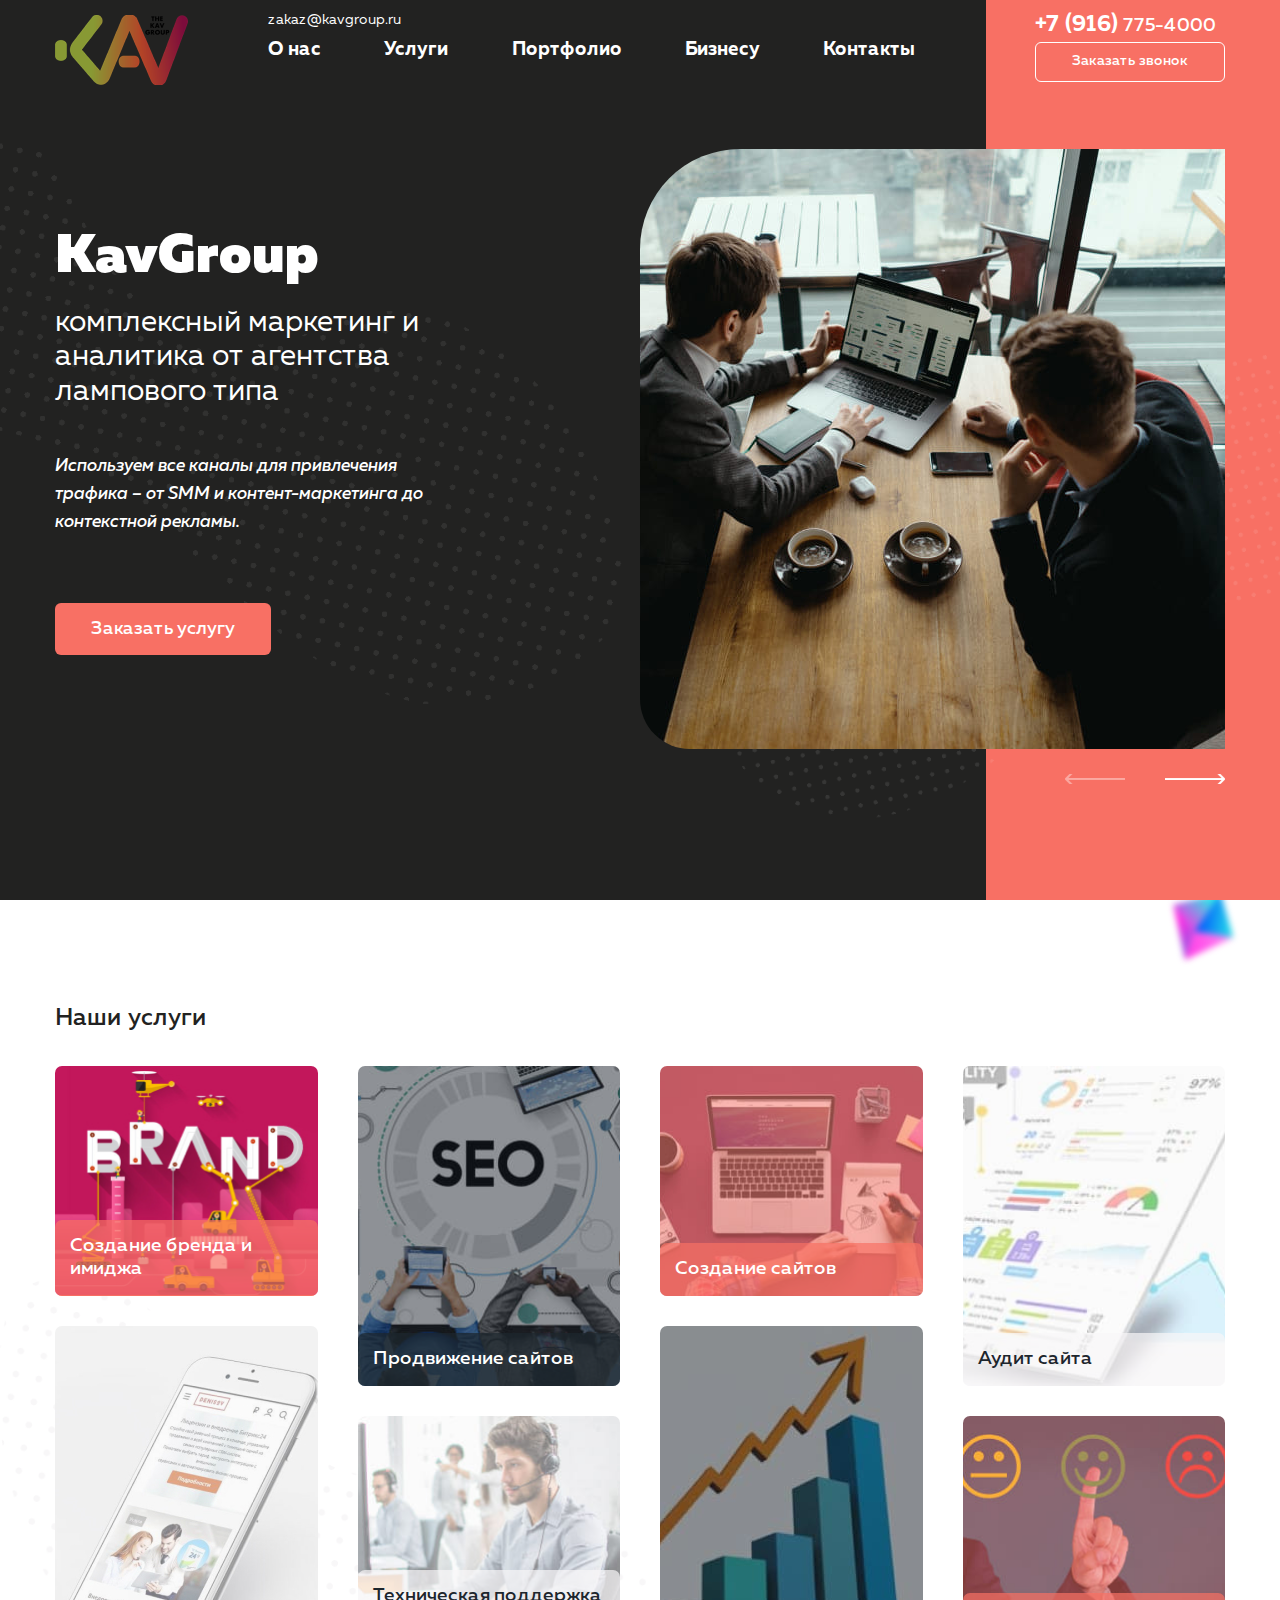
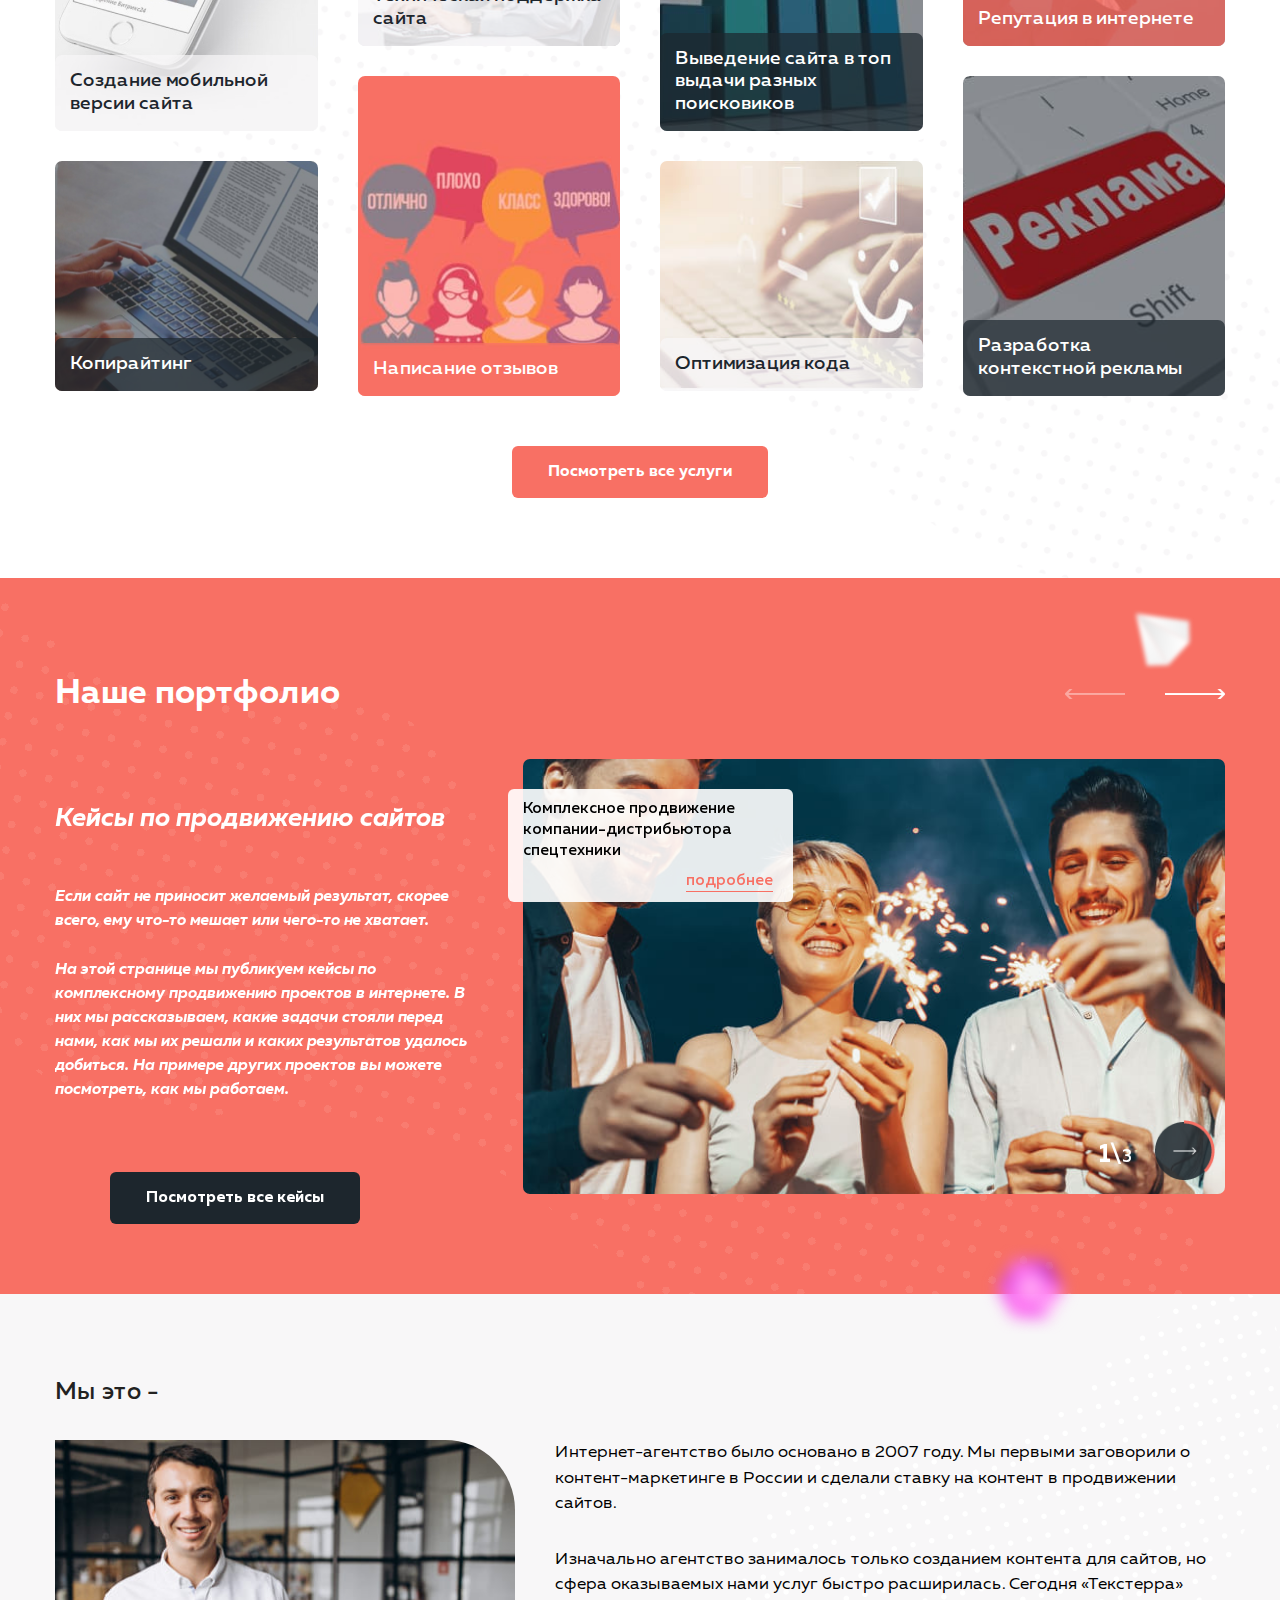
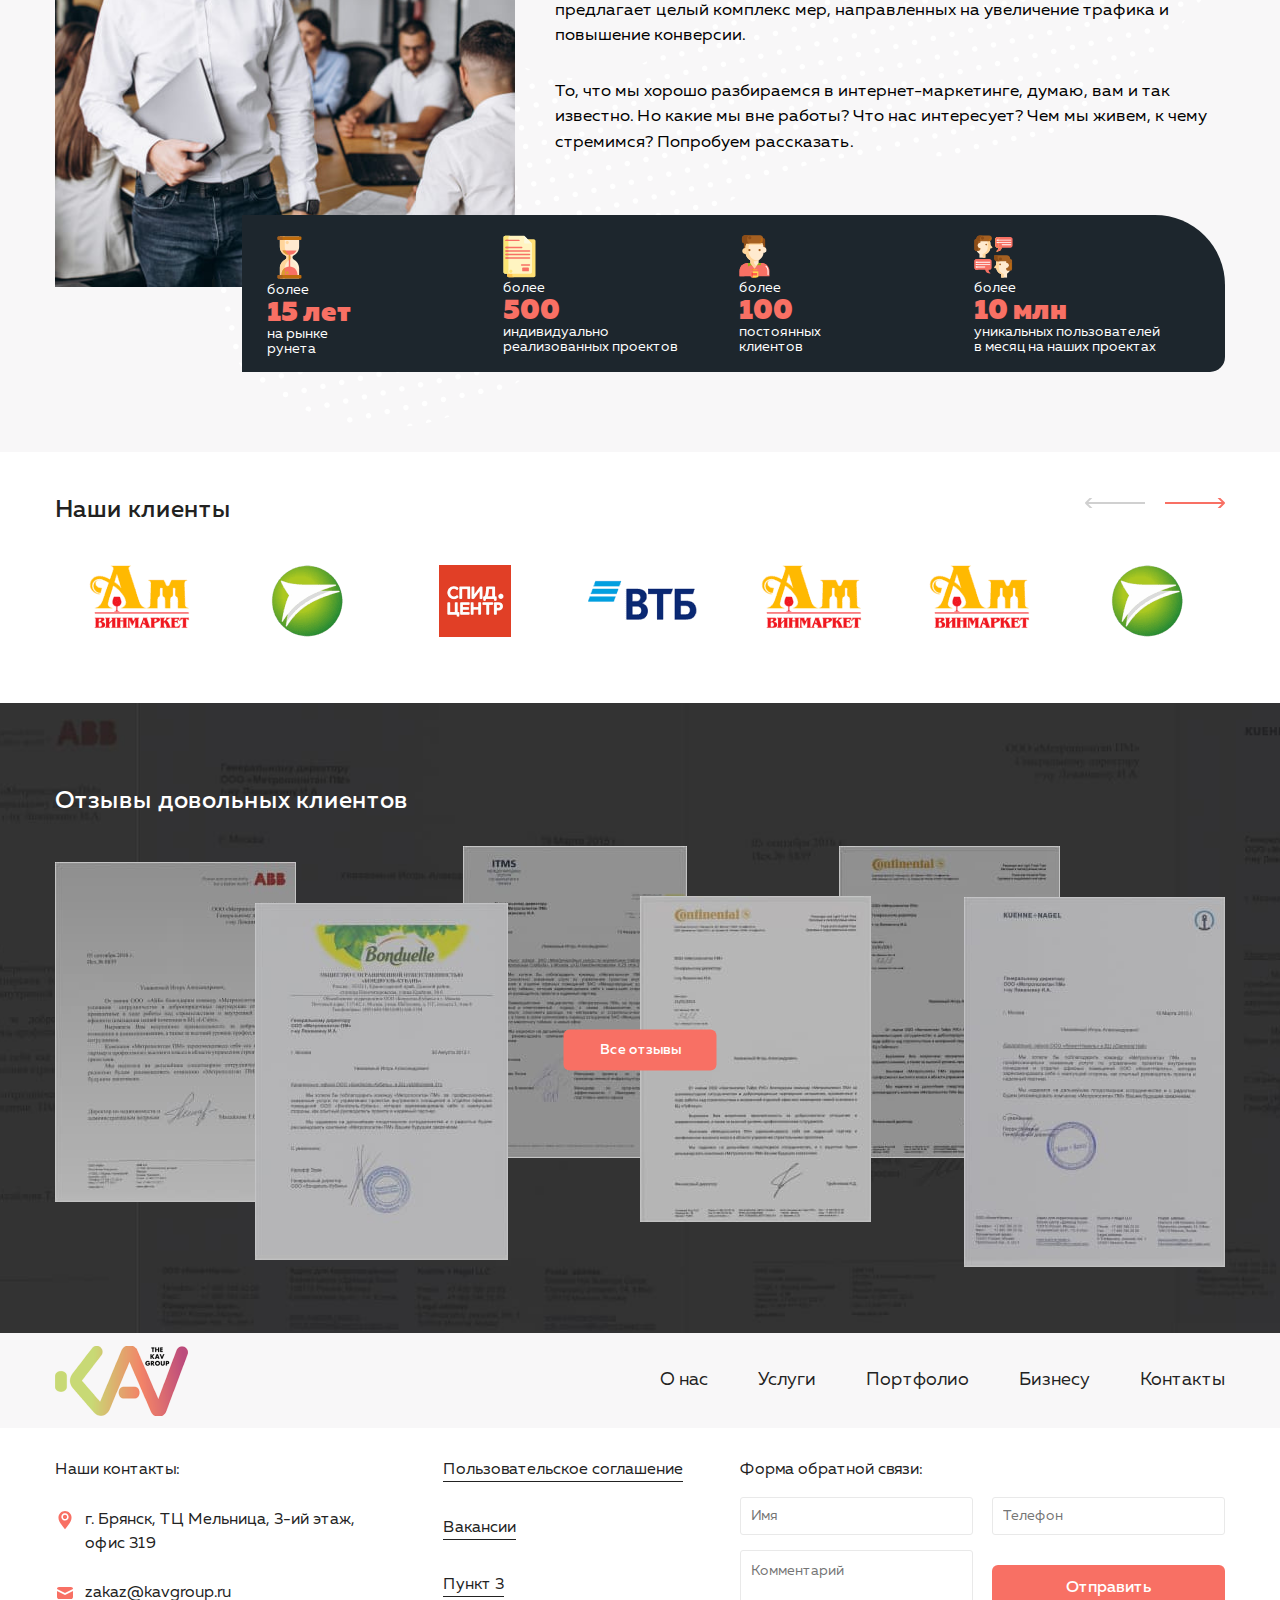
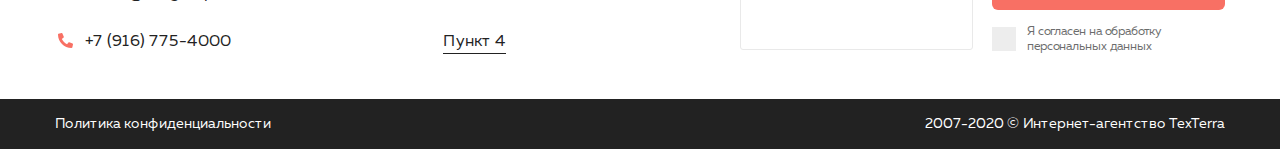
==== index.html @ 61cc5fa7 "33" ====
<!DOCTYPE html>
<html lang="ru">
<head>
  <meta charset="UTF-8">
  <meta name="viewport" content="width=device-width, initial-scale=1.0">
  <link rel="stylesheet" href="css/normalize.css">
  <link rel="stylesheet" href="css/main.css">
  <title>Document</title>
</head>
<body>
  <div class="wrapper">
    <div class="window"></div>
    <header class="header">
      <img class="dots1" src="image/icons/dots1.png" alt="">
      <img class="dots2" src="image/icons/dots2.png" alt="">
      <img class="dots2-mob" src="image/icons/dots2-mob.svg" alt="">
      <img class="cube1" src="image/icons/cube1.svg" alt="">
      <img class="treu1" src="image/icons/treu1.svg" alt="">
      <img class="item1" src="image/icons/item1.svg" alt="">
      <div class="container">
        <div class="header__row">
          <a href="/" class="header__logo">
            <img src="image/logo.png" alt="">
          </a>
          <div class="header__wrapper-nav">
            <a class="header__mail" href="mailto:zakaz@kavgroup.ru" data-da=".header__nav, 890, last">zakaz@kavgroup.ru</a>
            <nav class="header__nav">
              <div class="header__burger-close"></div>
              <ul class="header__ul">
                <li class="header__item ">
                  <a class="header__link " href="https://alexeysoloberezin.github.io/KAV/about.html">О нас</a>
                </li>
                <li class="header__item">
                  <a class="header__link " href="https://alexeysoloberezin.github.io/KAV/services.html">Услуги</a>
                </li>
                <li class="header__item">
                  <a class="header__link" href="https://alexeysoloberezin.github.io/KAV/portfolio.html">Портфолио</a>
                </li>
                <li class="header__item">
                  <a class="header__link" href="https://alexeysoloberezin.github.io/KAV/business.html">Бизнесу</a>
                </li>
                <li class="header__item">
                  <a class="header__link" href="#footer">Контакты</a>
                </li>
              </ul>
            </nav>
          </div>        
          <div class="header__wrapper-phone" data-da=".header__nav, 890, last">
            <a class="header__phone" href="tel:+79167754000"><span>+7 (916) </span>775-4000</a>
            <a class="header__btn btn btn__white-h" href="#">Заказать звонок</a>
          </div>
          <div class="burger">
            <span class="burger-line__top"></span>
            <span class="burger-line__center"></span>
            <span class="burger-line__bottom"></span>
          </div>
        </div>
        <div class="header__body">
          <div class="header__info">
            <h1 class="header__title">KavGroup</h1>
            <p class="header__subttle">комплексный маркетинг и аналитика от агентства лампового типа</p>
            <p class="header__text">Используем все каналы для привлечения трафика – от SMM и контент-маркетинга до контекстной рекламы.</p>
            <a class="header__btn-body btn btn__white-r" href="#">Заказать услугу</a>
          </div>
          <div class="header__slider header__slider_1">
            <div class="header__slide">
              <img class="header__silde-bg"  src="image/header_slider/1.jpg" alt="">
            </div>
            <div class="header__slide">
              <img class="header__silde-bg" src="image/header_slider/1.jpg" alt="">
            </div>
            <div class="header__slide">
              <img class="header__silde-bg" src="image/header_slider/1.jpg" alt="">
            </div>
          </div>
        </div>
      </div>
    </header>
    <main class="main"> 
      <section class="services ">
        <img class="cube3" src="image/icons/cube1.svg" alt="">
        <img class="treu2" src="image/icons/treu2.svg" alt="">
        <img class="dots3" src="image/icons/dots3.png" alt="">
        <div class="container">
          <h2 class="global__title">Наши услуги</h2>
          <div class="services__wrapper">
            <div class="services__inner">
              <a href="#" class="services__block lvlh1 orange">
                <img class="services__img-bg" src="image/services/1-1.jpg" alt="">
                <p class="services__subtitle">Создание бренда и имиджа</p>
              </a>
              <a href="#" class="services__block lvlh2 silver">
                <img class="services__img-bg" src="image/services/1-2.jpg" alt="">
                <p class="services__subtitle">Создание мобильной версии сайта</p>
              </a>
              <a href="#" class="services__block lvlh1">
                <img class="services__img-bg" src="image/services/1-3.jpg" alt="">
                <p class="services__subtitle">Копирайтинг</p>
              </a>
            </div>
  
            <div class="services__inner">
              <a href="#" class="services__block lvlh3">
                <img class="services__img-bg" src="image/services/2-1.jpg" alt="">
                <p class="services__subtitle">Продвижение сайтов</p>
              </a>
              <a href="#" class="services__block lvlh1 silver">
                <img class="services__img-bg" src="image/services/2-2.jpg" alt="">
                <p class="services__subtitle">Техническая поддержка сайта</p>
              </a>
              <a href="#" class="services__block lvlh3 orange">
                <img class="services__img-bg" src="image/services/2-3.jpg" alt="">
                <p class="services__subtitle">Написание отзывов</p>
              </a>
            </div>
  
            <div class="services__inner">
              <a href="#" class="services__block lvlh1 orange">
                <img class="services__img-bg" src="image/services/3-1.jpg" alt="">
                <p class="services__subtitle">Создание сайтов</p>
              </a>
              <a href="#" class="services__block lvlh2">
                <img class="services__img-bg" src="image/services/3-2.jpg" alt="">
                <p class="services__subtitle">Выведение сайта в топ выдачи разных поисковиков </p>
              </a>
              <a href="#" class="services__block lvlh1 silver">
                <img class="services__img-bg" src="image/services/3-3.jpg" alt="">
                <p class="services__subtitle">Оптимизация кода</p>
              </a>
            </div>
  
            <div class="services__inner">
              <a href="#" class="services__block lvlh3 silver ">
                <img class="services__img-bg" src="image/services/4-1.jpg" alt="">
                <p class="services__subtitle">Аудит сайта</p>
              </a>
              <a href="#" class="services__block lvlh1 orange">
                <img class="services__img-bg" src="image/services/4-2.jpg" alt="">
                <p class="services__subtitle">Репутация в интернете</p>
              </a>
              <a href="#" class="services__block lvlh3">
                <img class="services__img-bg" src="image/services/4-3.jpg" alt="">
                <p class="services__subtitle">Разработка контекстной рекламы</p>
              </a>
            </div>
          </div>
          <div class="services__btn-wrapper">
            <a class="btn services__btn btn__white-r" href="https://alexeysoloberezin.github.io/KAV/services.html">Посмотреть все услуги</a>
          </div>         
        </div>        
      </section>
      <section class="portfolio">
        <img class="dots5"  src="image/icons/dots5.png" alt="">
        <img class="dots6"  src="image/icons/dots6.png" alt="">
        <img class="treu3"  src="image/icons/treu1.svg" alt="">
        <img class="item2"  src="image/icons/item1.svg" alt="">
        <div class="container portfolio-container">
          <h2 class="portfolio__title">Наше портфолио</h2>
          <span class="pagingInfo"></span>
          <span class="portfolio__btn-next"></span>
          <!-- <div class="portfolio__nomb">3</div> -->
          <div class="portfolio__slides">            
            <div class="portfolio__slide">
              <div class="portfolio__wrapper">
                <h3 class="portfolio__subtitle">Кейсы по продвижению сайтов</h3>
                <div class="portfolio__inner">
                  <p class="portfolio__text">Если сайт не приносит желаемый результат, скорее всего, ему что-то мешает или чего-то не хватает.</p>
                  <p class="portfolio__text">На этой странице мы публикуем кейсы по комплексному продвижению проектов в интернете. В них мы рассказываем, какие задачи стояли перед нами, как мы их решали и каких результатов удалось добиться. На примере других проектов вы можете посмотреть, как мы работаем.</p>
                </div>     
                <a href="#" class="portfolio__btn btn btn__black">Посмотреть все кейсы</a> 
              </div>
              <div class="portfolio__wrapper-image">
                <img class="portfolio__image" src="image/portfolio/1.jpg" alt="">
                <div class="portfolio__block">
                  <p class="portfolio__txt">Комплексное продвижение компании-дистрибьютора спецтехники</p>
                  <div class="portfolio__link-wrapper">
                    <a class="portfolio__link" href="#">подробнее</a>
                  </div>
                </div>
              </div>
            </div>

            <div class="portfolio__slide">
              <div class="portfolio__wrapper">
                <h3 class="portfolio__subtitle">Кейсы по продвижению сайтов</h3>
                <div class="portfolio__inner">
                  <p class="portfolio__text">Если сайт не приносит желаемый результат, скорее всего, ему что-то мешает или чего-то не хватает.</p>
                  <p class="portfolio__text">На этой странице мы публикуем кейсы по комплексному продвижению проектов в интернете. В них мы рассказываем, какие задачи стояли перед нами, как мы их решали и каких результатов удалось добиться. На примере других проектов вы можете посмотреть, как мы работаем.</p>
                </div>     
                <a href="#" class="portfolio__btn btn btn__black">Посмотреть все кейсы</a> 
              </div>
              <div class="portfolio__wrapper-image">
                <img class="portfolio__image" data-lazy="image/portfolio/1.jpg" alt="">
                <div class="portfolio__block">
                  <p class="portfolio__txt">Комплексное продвижение компании-дистрибьютора спецтехники</p>
                  <div class="portfolio__link-wrapper">
                    <a class="portfolio__link" href="#">подробнее</a>
                  </div>
               
                </div>
              </div>
            </div>

            <div class="portfolio__slide">
              <div class="portfolio__wrapper">
                <h3 class="portfolio__subtitle">Кейсы по продвижению сайтов</h3>
                <div class="portfolio__inner">
                  <p class="portfolio__text">Если сайт не приносит желаемый результат, скорее всего, ему что-то мешает или чего-то не хватает.</p>
                  <p class="portfolio__text">На этой странице мы публикуем кейсы по комплексному продвижению проектов в интернете. В них мы рассказываем, какие задачи стояли перед нами, как мы их решали и каких результатов удалось добиться. На примере других проектов вы можете посмотреть, как мы работаем.</p>
                </div>     
                <a href="#" class="portfolio__btn btn btn__black">Посмотреть все кейсы</a> 
              </div>
              <div class="portfolio__wrapper-image">
                <img class="portfolio__image" data-lazy="image/portfolio/1.jpg" alt="">
                <div class="portfolio__block">
                  <p class="portfolio__txt">Комплексное продвижение компании-дистрибьютора спецтехники</p>
                  <div class="portfolio__link-wrapper">
                    <a class="portfolio__link" href="#">подробнее</a>
                  </div>
                </div>
              </div>
            </div>
          </div>
        </div>
      </section>
      <section class="aboutus">
        <img class="dots4" src="image/icons/dots4.png" alt="">
        <div class="container">
          <h2 class="global__title">Мы это -</h2>
          <div class="aboutus__wrapper">
            <div class="aboutus__image">
              <img src="image/man.jpg" alt="">
            </div>
            <div class="aboutus__text">
              <p>Интернет-агентство было основано в 2007 году. Мы первыми заговорили о контент-маркетинге в России и сделали ставку на контент в продвижении сайтов.</p>
              <p>Изначально агентство занималось только созданием контента для сайтов, но сфера оказываемых нами услуг быстро расширилась. Сегодня «Текстерра» предлагает целый комплекс мер, направленных на увеличение трафика и повышение конверсии.</p>
              <p>То, что мы хорошо разбираемся в интернет-маркетинге, думаю, вам и так известно. Но какие мы вне работы? Что нас интересует? Чем мы живем, к чему стремимся? Попробуем рассказать.</p>
            </div>
          </div>
          <div class="aboutus__trigers">
            <div class="aboutus__triger">
              <img src="image/icons/time.svg" alt="">
              <p class="aboutus__txt">более</p>
              <p class="aboutus__nomber">15 лет</p>
              <p class="aboutus__txt">на рынке <br> рунета</p>
            </div>
            <div class="aboutus__triger">
              <img src="image/icons/doc.svg" alt="">
              <p class="aboutus__txt">более</p>
              <p class="aboutus__nomber">500</p>
              <p class="aboutus__txt">индивидуально реализованных проектов</p>
            </div>
            <div class="aboutus__triger">
              <img src="image/icons/man.svg" alt="">
              <p class="aboutus__txt">более</p>
              <p class="aboutus__nomber">100</p>
              <p class="aboutus__txt">постоянных <br> клиентов</p>
            </div>
            <div class="aboutus__triger">
              <img src="image/icons/Group.svg" alt="">
              <p class="aboutus__txt">более</p>
              <p class="aboutus__nomber">10 млн</p>
              <p class="aboutus__txt">уникальных пользователей в месяц на наших проектах</p>
            </div>
          </div>
        </div>
      </section>
      <section class="partners">
        <div class="container">
          <h2 class="global__title">Наши клиенты</h2>
          <div class="partners__slides">
            <div class="partners__slide">            
              <img src="image/partners/1.png" alt="">          
            </div>
            <div class="partners__slide">            
              <img src="image/partners/2.png" alt="">          
            </div>
            <div class="partners__slide">            
              <img src="image/partners/3.png" alt="">          
            </div>
            <div class="partners__slide">            
              <img src="image/partners/4.png" alt="">          
            </div>
            <div class="partners__slide">            
              <img src="image/partners/5.png" alt="">          
            </div>
            <div class="partners__slide">            
              <img src="image/partners/6.png" alt="">          
            </div>
            <div class="partners__slide">            
              <img src="image/partners/7.png" alt="">          
            </div>
            <div class="partners__slide">            
              <img data-lazy="image/partners/8.png"  alt="">          
            </div>
            <div class="partners__slide">            
              <img data-lazy="image/partners/9.png"  alt="">          
            </div>
            <div class="partners__slide">            
              <img data-lazy="image/partners/10.png"  alt="">          
            </div>
            <div class="partners__slide">            
              <img data-lazy="image/partners/11.png"  alt="">          
            </div>
            <div class="partners__slide">            
              <img data-lazy="image/partners/12.png"  alt="">          
            </div>
            <div class="partners__slide">            
              <img data-lazy="image/partners/13.png" alt="">          
            </div>
            <div class="partners__slide">            
              <img data-lazy="image/partners/14.png"  alt="">          
            </div>
          </div>    
        </div>       
      </section>
      <section class="reviews">
        <div class="container">
          <h2 class="global__title reviews__title">Отзывы довольных клиентов</h2>
          <div class="reviews__wrapper">
            <div class="reviews__inner reviews__inner_1">
              <img src="image/reviews/1.jpg" alt="">
            </div>
            <div class="reviews__inner reviews__inner_2">
              <img src="image/reviews/2.jpg" alt="">
            </div>
            <div class="reviews__inner reviews__inner_3">
              <img src="image/reviews/3.jpg" alt="">
            </div>
            <div class="reviews__inner reviews__inner_4">
              <img src="image/reviews/4.jpg" alt="">
            </div>
            <div class="reviews__inner reviews__inner_5">
              <img src="image/reviews/5.jpg" alt="">
            </div>
            <div class="reviews__inner reviews__inner_6">
              <img src="image/reviews/6.jpg" alt="">
            </div>
          </div>
          <a class="reviews__btn btn btn__white-r" href="#">Все отзывы</a>
        </div>
      </section>
    </main>
    <footer class="footer" id="footer">
      <img class="item4" src="image/icons/item1.svg" alt="">
      <div class="footer__row-bg">
        <div class="container ">
          <div class="footer__row">
            <a href="/" class="footer__logo">
              <img src="image/logo.png" alt="">
            </a>
            <div class="burger">
              <span class="burger-line__top"></span>
              <span class="burger-line__center"></span>
              <span class="burger-line__bottom"></span>
            </div>
            <nav class="footer__nav">
              <ul class="footer__list">                                               
                <li class="footer__item">
                  <a class="footer__link" href="/about.html">О нас</a>
                </li>
                <li class="footer__item">
                  <a class="footer__link" href="/services.html">Услуги</a>
                </li>
                <li class="footer__item">
                  <a class="footer__link" href="/portfolio.html">Портфолио</a>
                </li>
                <li class="footer__item">
                  <a class="footer__link" href="/business.html">Бизнесу</a>
                </li>
                <li class="footer__item">
                  <a class="footer__link" href="/contacts.html">Контакты</a>
                </li>
              </ul>
            </nav>
          </div>         
        </div>        
      </div>
      <div class="container">
        <div class="footer__wrapper">
          <div class="footer__inner">
            <p class="footer__text">Наши контакты:</p>
            <p class="footer__geo footer__contact">г. Брянск, ТЦ Мельница, 3-ий этаж, офис 319</p>
            <a class="footer__mail footer__contact" href="mailto:zakaz@kavgroup.ru">zakaz@kavgroup.ru</a>
            <a class="footer__phone footer__contact" href="tel:+79167754000">+7 (916) 775-4000</a>
          </div>
          <ul class="footer__inner">
            <li class="footer__itemed">
              <a class="footer__linked" href="#">Пользовательское соглашение</a>
            </li>
            <li class="footer__itemed">
              <a class="footer__linked" href="#">Вакансии</a>
            </li>
            <li class="footer__itemed">
              <a class="footer__linked" href="#">Пункт 3</a>
            </li>
            <li class="footer__itemed">
              <a class="footer__linked" href="#">Пункт 4</a>
            </li>
          </ul>  
          <form class="footer__form">        
            <p class="footer__from-title">Форма обратной связи:</p>    
            <div class="footer__form-inner">
              <input class="footer__inp" type="text" placeholder="Имя">
              <input class="footer__inp" type="text" placeholder="Телефон">           
            </div>
            <div class="footer__form-inner">
              <textarea placeholder="Комментарий" class="footer__textarea"  cols="30" rows="10"></textarea>
              <div class="footer__form-wrapper">
                 <button class="footer__btn btn btn__white-r">Отправить</button>
                 <input class="footer__checkbox" type="checkbox" id="footer__checkbox" name="footer__checkbox">
                 <label class="footer__checkbox-label" for="footer__checkbox">Я согласен на обработку персональных данных</label>
              </div>
            </div>
          </form>      
          
        </div>
      </div>     
      <div class="footer__inline">
        <div class="container">
          <div class="footer__inline-wrapper">
            <p class="footer__txt">Политика конфиденциальности</p>
            <p class="footer__txt">2007-2020 © Интернет-агентство TexTerra</p>
          </div>          
        </div>       
      </div>
    </footer>
  </div>

  <!-- <script src="js/jQuery.js"></script> -->
  <script src="https://code.jquery.com/jquery-3.5.1.min.js" integrity="sha256-9/aliU8dGd2tb6OSsuzixeV4y/faTqgFtohetphbbj0=" crossorigin="anonymous"></script>
  <script src="js/slick.min.js"></script>
  <script src="js/dynamicAdapt_old.js"></script>
  <script src="js/script.js"></script>
  
</body>
 
</html>
---- css/main.css ----
@charset "UTF-8";@font-face{font-family:"Muller";src:local("Muller Bold"),local("Muller-Bold"),url("../fonts/MullerBold.woff2") format("woff2"),url("../fonts/MullerBold.woff") format("woff"),url("../fonts/MullerBold.ttf") format("truetype");font-weight:700;font-style:normal}@font-face{font-family:"Muller";src:local("Muller Medium"),local("Muller-Medium"),url("../fonts/MullerMedium.woff2") format("woff2"),url("../fonts/MullerMedium.woff") format("woff"),url("../fonts/MullerMedium.ttf") format("truetype");font-weight:500;font-style:normal}@font-face{font-family:"Muller";src:local("Muller Black"),local("Muller-Black"),url("../fonts/MullerBlack.woff2") format("woff2"),url("../fonts/MullerBlack.woff") format("woff"),url("../fonts/MullerBlack.ttf") format("truetype");font-weight:900;font-style:normal}@font-face{font-family:"Muller";src:local("Muller Medium Italic"),local("Muller-Medium-Italic"),url("../fonts/MullerMediumItalic.woff2") format("woff2"),url("../fonts/MullerMediumItalic.woff") format("woff"),url("../fonts/MullerMediumItalic.ttf") format("truetype");font-weight:500;font-style:italic}@font-face{font-family:"Muller";src:local("Muller Bold Italic"),local("Muller-Bold-Italic"),url("../fonts/MullerBoldItalic.woff2") format("woff2"),url("../fonts/MullerBoldItalic.woff") format("woff"),url("../fonts/MullerBoldItalic.ttf") format("truetype");font-weight:700;font-style:italic}@font-face{font-family:"Muller";src:local("Muller Regular"),local("Muller-Regular"),url("../fonts/MullerRegular.woff2") format("woff2"),url("../fonts/MullerRegular.woff") format("woff"),url("../fonts/MullerRegular.ttf") format("truetype");font-weight:400;font-style:normal}.wrapper{width:100%;min-height:100vh;overflow:hidden}.container{max-width:1210px;margin:0 auto;padding:0 20px}body{font-size:14px;font-family:"Muller"}.burger{width:50px;height:50px;position:relative;flex-shrink:0;cursor:pointer;z-index:301;transform:scale(0.85);display:none}.burger span{width:40px;height:4px;background:#fff;position:absolute;top:50%;left:50%;transform:translate(-50%,-50%);transition:0.25s}.burger-line__top{margin-top:-9px}.burger-line__bottom{margin-top:9px}.global__title{font-size:24px;color:#222221;font-weight:500}.slick-arrow{position:absolute;background:none;background-image:url(../image/icons/Arrow.png);background-repeat:no-repeat;background-size:cover;background-position:center;font-size:0;cursor:pointer;width:60px;height:10px}.slick-arrow.slick-prev{transform:rotate(180deg)}.slick-arrow.slick-disabled{opacity:0.4}.dots2-mob{display:none}.dots1{position:absolute;top:50px;left:-50px;opacity:0.8;z-index:1;transform:scale(1.05)}.dots2{position:absolute;bottom:50px;right:-50px;z-index:1}.cube1{position:absolute;top:300px;right:120px;z-index:1}.item4{position:absolute;bottom:100px;right:120px}.treu1{position:absolute;bottom:50px;right:80px;z-index:1}.item1{position:absolute;left:110px;top:190px;z-index:1}.breads{display:flex;padding-top:40px;margin-left:-8px}.breads .bread:last-child:before{display:none}.bread{color:#adadad;font-size:15px;padding:0 8px;position:relative}.bread:before{content:"";position:absolute;top:50%;right:-3px;display:block;width:6px;height:6px;border-radius:50%;background:#F87064;margin-top:-4px}.bread__home{color:#222222}.header{background:#222221;position:relative;color:#fff;height:100vh;padding-bottom:130px;min-height:830px}.header:before{content:"";position:absolute;width:32%;top:0;right:0;height:100%;background:#F87064;z-index:1}.header__row{display:flex;justify-content:space-between;align-items:center;position:relative;z-index:2;padding-top:10px}.header__wrapper{display:flex;flex-direction:column}.header__mail{color:#fff;font-weight:400;position:absolute;top:0;left:0;font-size:14px}.header__nav{flex-grow:1}.header__wrapper-nav{display:flex;align-items:center;position:relative;height:80px;flex-grow:1;margin:0 120px 0 80px}.header__phone{font-weight:500;font-size:18px;color:#fff}.header__phone span{font-weight:700;font-size:22px}.header__wrapper-phone{display:flex;margin-top:-10px;flex-direction:column}.header__ul{display:flex;height:100%;justify-content:space-between;align-items:center}.header__link{font-weight:700;font-size:19px;color:#fff}.header__btn{height:40px;font-size:14px;border:1px solid #Fff}.header__body{display:flex;margin-top:5%;position:relative;z-index:2}.header__info{width:50%;margin-top:80px;padding-right:25px}.header__title{font-weight:900;line-height:56px;font-size:calc(40px + 26 * ((100vw - 320px) / 1650))}.header__subttle{margin-top:21px;max-width:490px;line-height:118%;font-size:calc(20px + 16 * ((100vw - 320px) / 1650))}.header__text{font-weight:500;font-style:italic;margin-top:44px;max-width:385px;line-height:160%;font-size:calc(15px + 4 * ((100vw - 320px) / 1650))}.header__slider{width:50%;position:relative}.header__slider .slick-list{overflow:hidden;border-radius:100px 0 0 50px}.header__slider .slick-track{display:flex}.header__slider .slick-arrow{bottom:-35px;right:0}.header__slider .slick-arrow.slick-prev{right:100px}.header__silde-bg{position:absolute;top:0;left:0;width:100%;height:100%;object-fit:cover}.header__slide{position:relative;height:600px;outline:none;overflow:hidden}.header__btn-body{background:#F87064;min-height:52px;font-size:18px;margin-top:67px}.footer{color:#222222;position:relative}.footer__row{display:flex;justify-content:space-between;align-items:center;height:95px}.footer__row-bg{background:#F8F7F8}.footer__list{display:flex}.footer__item{margin-left:50px}.footer__link{font-size:18px;color:#222222;font-weight:400;white-space:nowrap;transition:0.25s}.footer__link:hover{color:#F87064}.footer__wrapper{display:flex;justify-content:space-between;margin-top:30px}.footer__inner{display:flex;flex-direction:column;justify-content:space-between;margin-right:15px}.footer__text{font-size:16px}.footer__contact{color:#222222;font-size:16px;padding-left:30px;position:relative;max-width:330px}.footer__contact:before{content:"";position:absolute;top:2px;left:0;display:block;width:20px;height:20px;background-repeat:no-repeat;background-size:fill;background-position:center}.footer__geo:before{background-image:url(../image/icons/geo.svg)}.footer__mail:before{background-image:url(../image/icons/mail.svg)}.footer__phone:before{background-image:url(../image/icons/phone.svg);top:0}.footer__linked{font-size:16px;color:#222222;display:inline-block;position:relative;white-space:nowrap}.footer__linked:after{content:"";position:absolute;bottom:0;left:0;display:block;width:100%;height:1px;background:#222;transition:0.25s}.footer__linked:hover:after{transform:scaleX(0)}.footer__form{display:flex;flex-direction:column;width:485px}.footer__from-title{font-size:16px}.footer__form-inner{display:flex;justify-content:space-between;margin-top:15px}.footer__inp{height:38px;background:#FFFFFF;border:1px solid #E9E9E9;border-radius:3px;width:48%;padding-left:10px;transition:0.3s}.footer__inp:focus{border:1px solid rgba(248,112,100,0.7)}.footer__textarea{background:#FFFFFF;border:1px solid #E9E9E9;border-radius:3px;height:100px;width:48%;transition:0.3;resize:none;padding:10px 15px 15px 10px}.footer__textarea:focus{border:1px solid #F87064}.footer__form-wrapper{display:flex;width:48%;flex-direction:column}.footer__btn{margin-top:15px;height:45px;font-weight:700;font-size:16px}.footer__checkbox{position:absolute;visibility:hidden;opacity:0;height:0px;width:0px;overflow:hidden}.footer__checkbox-label{font-size:12px;color:#6B6C6C;padding-left:35px;line-height:120%;position:relative;margin-top:15px;cursor:pointer}.footer__checkbox-label:before{content:"";position:absolute;top:2px;left:0;display:block;width:24px;height:24px;background:#ededed}.footer__checkbox-label:after{content:"";position:absolute;top:8px;left:6px;display:block;width:12px;height:12px;background-image:url(../image/icons/ok.svg);background-repeat:no-repeat;transform:scale(0);background-position:center;transition:0.2s}.footer__checkbox:checked~.footer__checkbox-label:after{transform:scale(1)}.footer__inline{background:#222;margin-top:45px}.footer__inline-wrapper{display:flex;justify-content:space-between;align-items:center;height:50px}.footer__txt{color:#fff;font-size:14px}@media (max-width:1630px){.cube1{right:20px;top:250px}.dots1,.dots2{transform:scale(0.9)}.item1{left:30px;top:160px}.header:before{width:28%}.item4{right:20px;z-index:-1}}@media (max-width:1470px){.treu1{bottom:123px;right:3px}}@media (max-width:1370px){.cube1,.item1,.treu1{display:none}.dots1{left:-190px;transform:scale(0.75)}.header:before{width:23%}.item4{display:none}}@media (max-width:1150px){.dots1{opacity:0.4}.dots2{display:none}.header{min-height:750px;height:initial}.header__wrapper-nav{margin:0 60px 0 30px}.header:before{width:22%}.header__slide{height:500px}.header__subttle{margin-top:13px}.header__info{margin-top:45px}.header__text{margin-top:25px}.header__btn-body{margin-top:30px}.footer__form{width:550px}}@media (max-width:1000px){.header:before{width:24%}.header__wrapper-nav{margin:0 50px 0 30px}}@media (max-width:890px){.burger{display:block}.window{width:100vw;height:100vh;background:rgba(0,0,0,0.4);position:fixed;top:0;left:0;z-index:1200;display:none}.window-active{display:block}.header{min-height:650px}.header__wrapper-nav{position:static}.header__body{margin-top:2%}.header__item{margin:0}.header__burger-close{height:50px;background:rgba(34,34,34,0.9);position:absolute;top:0;left:0;width:100%}.header__burger-close:before{content:"";position:absolute;top:50%;left:50%;transform:translate(-50%,-50%);display:block;width:25px;height:25px;background-image:url(../image/icons/close.svg);background-repeat:no-repeat;background-size:cover;background-position:center}.header__nav{position:fixed;width:100vw;padding:70px 0 30px 0;background:#fff;top:-900px;right:0;transition:0.6s ease-in-out;z-index:1200;box-shadow:0px 0px 5px 5px rgba(0,0,0,0.1);border-bottom:1px solid #Fff}.header__btn{width:200px;margin:0 auto}.header__mail{position:relative;margin:0 auto;font-size:16px;text-align:center;font-weight:500}.header__phone span{font-size:18px;font-weight:500}.header__ul{display:flex;flex-direction:column;text-align:center;align-items:center;overflow-y:auto}.header__phone{margin:4px auto}.header__nav-active{top:0}.header__btn{background:#222!important}.header__link,.header__phone{color:#222}.header__row{z-index:initial}.header:before{width:220px}.header__slide{height:420px}.footer__row{height:70px}.footer__nav{display:none}.footer .burger span{background:#222}.footer__logo img{max-width:60%;object-fit:cover}}@media (max-width:860px){.footer__wrapper{flex-wrap:wrap}.footer__inner{width:48%;margin-right:0}.footer__item{margin-left:25px}.footer__link{font-size:17px}.footer__checkbox-label{max-width:250px}.footer__linked{white-space:normal;line-height:120%;text-decoration:underline}.footer__linked:after{content:none}.footer__form{order:-1;width:100%;margin-bottom:25px}.footer__contact{margin:5px 0}}@media (max-width:660px){.dots1{display:none}.header{padding-bottom:90px}.header__body{flex-direction:column}.header__info,.header__slider{width:100%}.header:before{display:none}.header__slider .slick-list{border-radius:0 100px 50px 0}.header__slider .slick-arrow{left:0;right:initial}.header__slider .slick-next{left:80px}.header__info{margin-top:20px}.header__slide{height:380px}.header__slider{margin-top:40px}.dots2-mob{display:block;position:absolute;top:-211px;right:-212px;opacity:0.5}.header__link-active:before{bottom:5px!important;height:2px!important;left:1px!important}}@media (max-width:570px){.footer__inline-wrapper{flex-direction:column;justify-content:space-around;height:initial;padding:10px 0;text-align:center;align-items:center}}@media (max-width:440px){.header__subttle{margin-top:5px}.header__text{margin-top:15px}.header__btn-body{margin-top:15px}.header__slide{height:310px}.footer__checkbox-label{padding-top:20px;padding-left:0;top:5px}.footer__checkbox-label:before{top:-9px}.footer__checkbox-label:after{top:-3px}.footer__textarea{height:125px}}@media (max-width:400px){.footer__inner{width:100%}.footer__itemed{margin:4px 0}.footer__inline{margin-top:25px}}@media (max-width:321px){.header__nav{border-left:none}}.btn{display:inline-flex;align-items:center;justify-content:center;text-align:center;padding:10px 36px;transition:0.3s ease-in-out;color:#fff;font-weight:500;cursor:pointer;border-radius:6px}.btn__white-h:hover{background:#fff;color:#F87064}.btn__white-r{background:#F87064}.btn__white-r:hover{background:#db5044}.btn__black{background:#1D262D;min-height:52px}.btn__black:hover{background:#374652}.header__link-active{position:relative}.header__link-active:before{content:"";position:absolute;bottom:-1px;left:0;width:100%;height:4px;background:#F87064;border-radius:15px}.active-burger .burger-line__center{opacity:0;transform:translate(-100%,-50%)}.active-burger .burger-line__top{transform:translate(-50%,210%) rotate(-45deg)}.active-burger .burger-line__bottom{transform:translate(-50%,-210%) rotate(45deg)}.services{padding-bottom:80px;padding-top:100px;position:relative}.services .cube3{position:absolute;bottom:30%;left:100px;z-index:-1}.services .dots3{position:absolute;bottom:0;right:0;z-index:-1}.services .treu2{position:absolute;top:25%;z-index:-1;right:30px}.services__wrapper{display:flex;justify-content:space-between}.services__inner{width:25%;margin:0 -15px}.services__subtitle{font-weight:500;padding:15px;font-size:19px;line-height:120%;position:relative;border-radius:7px 7px 0 0;z-index:3;background:rgba(29,38,45,0.7);color:#fff;width:100%}.services .lvlh1{height:230px}.services .lvlh2{height:405px}.services .lvlh3{height:320px}.services .silver .services__subtitle{background:rgba(248,247,248,0.7);color:#1D262D}.services .orange .services__subtitle{background:rgba(248,112,100,0.7);color:#fff}.services__block{position:relative;margin:30px 15px;border-radius:7px;overflow:hidden;display:flex;align-items:flex-end;transition:0.25s}.services__btn-wrapper{display:flex;justify-content:center}.services__btn{margin:20px auto 0;min-height:52px;font-weight:700;font-size:16px}.services__img-bg{position:absolute;top:0;left:0;width:100%;height:100%;object-fit:cover;z-index:2}.aboutus{padding-bottom:80px;padding-top:80px;position:relative;background:#F8F7F8}.aboutus__wrapper{display:flex;margin-top:30px}.aboutus .dots4{position:absolute;top:0;z-index:1;right:0}.aboutus__image{width:460px;position:relative;z-index:3;flex-shrink:0}.aboutus__image img{border-radius:0 70px 20px 0}.aboutus__text{font-size:17px;left:120%;margin-left:40px;z-index:2;padding-bottom:130px;position:static}.aboutus__text p{margin-bottom:30px}.aboutus__trigers{display:flex;justify-content:space-between;background:#1D262D;width:84%;margin-left:16%;border-radius:0 70px 15px 0;padding:20px 15px 15px 25px;margin-top:-100px;position:relative;z-index:4}.aboutus__triger{display:flex;flex-direction:column;width:25%;padding-right:42px;align-items:start}.aboutus__triger img{margin-bottom:3px}.aboutus__txt{color:#fff;line-height:110%;font-size:14px}.aboutus__nomber{color:#F87064;font-weight:900;font-size:28px;line-height:1}.dots5{position:absolute;top:-100px;left:0;opacity:0.9}.dots6{position:absolute;top:60px;right:175px;opacity:0.7}.treu3{position:absolute;top:80px;right:80px}.item2{position:absolute;bottom:-40px;right:200px;z-index:2}.portfolio{background:#F87064;padding:90px 0 70px 0;color:#fff;position:relative}.portfolio-container{position:relative}.portfolio__btn-next{position:absolute;top:452px;right:30px;width:60px;z-index:3;height:60px;background-image:url(../image/icons/right.png);background-repeat:no-repeat;background-size:contain;background-position:center;cursor:pointer}.portfolio__title{font-weight:700;font-size:34px;max-width:300px}.portfolio__slides{position:relative;padding-top:40px}.portfolio__slides .slick-list{overflow:hidden;outline:none}.portfolio__slides .slick-arrow{top:-30px;right:0}.portfolio__slides .slick-arrow.slick-prev{right:100px}.portfolio__slides .slick-track{display:flex}.portfolio .pagingInfo{position:absolute;top:468px;z-index:3;right:113px;font-size:17px;font-weight:500}.portfolio .pagingInfo:first-letter{font-size:26px;font-weight:700}.portfolio__slide{display:flex;justify-content:space-between;outline:none}.portfolio__wrapper{padding-right:35px}.portfolio__wrapper-image{height:435px;flex:0 0 auto;width:60%;position:relative;border-radius:7px}.portfolio__subtitle{font-size:26px;font-weight:700;font-style:italic;margin-top:45px;line-height:120%}.portfolio__inner{margin-top:50px}.portfolio__text{font-size:16px;font-weight:700;font-style:italic;margin-top:25px}.portfolio__btn{margin:70px 0 0 55px;font-size:16px;font-weight:700}.portfolio__image{position:absolute;top:0;left:0;width:100%;height:100%;object-fit:cover;border-radius:7px}.portfolio__block{font-size:16px;font-weight:500;padding:10px 20px 10px 15px;position:absolute;z-index:4;top:30px;left:-15px;max-width:285px;background:rgba(255,255,255,0.9);color:#000;border-radius:6px;line-height:130%;display:flex;flex-direction:column}.portfolio__link-wrapper{display:flex;justify-content:flex-end}.portfolio__link{display:inline-block;color:#F87064;font-weight:500;font-size:16px;position:relative;padding-bottom:3pxs;margin-top:10px}.portfolio__link:before{position:absolute;content:"";bottom:0;left:0;width:100%;height:1px;background:#F87064;transform:scaleX(1);transition:0.25s}.portfolio__link:hover:before{transform:scaleX(0)}.partners{padding:40px 0}.partners__slides{position:relative;padding-top:10px}.partners__slides .slick-list{overflow:hidden;outline:none}.partners__slides .slick-arrow{top:-30px;right:0;background-image:url(../image/icons/Arrow2.svg)}.partners__slides .slick-arrow.slick-disabled{filter:grayscale(1)}.partners__slides .slick-arrow.slick-prev{right:80px}.partners__slides .slick-track{display:flex;align-items:center}.partners__slide{outline:none;display:flex;align-items:center;justify-content:center}.partners__slide img{object-fit:contain;margin:0 auto}.reviews{background-image:url(../image/backgounds_fon/bg1.jpg);background-repeat:no-repeat;background-size:cover;background-position:center;min-height:630px;padding:80px 0;position:relative}.reviews__title{color:#fff}.reviews__wrapper{position:relative;margin-top:60px}.reviews__inner{position:absolute}.reviews__inner_1{left:0;z-index:2;top:-17px}.reviews__inner_2{left:17.1%;z-index:3;top:24px}.reviews__inner_3{left:34.9%;z-index:2;top:-33px}.reviews__inner_4{z-index:3;left:50%;top:17px}.reviews__inner_5{left:67%;top:-33px;z-index:2}.reviews__inner_6{right:0;top:18px;z-index:3}.reviews__btn{position:absolute;top:55%;left:50%;transform:translate(-50%,-50%);z-index:5}@media (max-width:1750px){.dots6{display:none}.treu3{top:13px}}@media (max-width:1630px){.services .cube3{left:20px}}@media (max-width:1400px){.services .cube3{display:none}.services .treu2{top:-30px;right:25px}}@media (max-width:1150px){.services__block{margin:15px 5px}.services__wrapper{margin:0 10px}.services .dots3{display:none}.portfolio__text{margin-top:10px}.portfolio__inner{margin-top:20px}.portfolio__btn{margin:20px 0 0 0}.portfolio__subtitle{margin-top:0}.portfolio__wrapper{padding-right:25px}.portfolio__text{font-size:15px}.portfolio__subtitle{font-size:24px}.aboutus__triger{padding-right:15px}.dots4{display:none}.reviews__inner_2{left:14%}.reviews__inner_4{left:46%}.reviews__inner_5{left:63%}}@media (max-width:975px){.reviews__inner_6{display:none}.reviews__inner_5{right:0;left:initial}.reviews__inner_4{left:57%}}@media (max-width:930px){.aboutus__image{width:40%}.aboutus__text{font-size:16px}.aboutus__trigers{width:100%;margin-left:0;margin-top:20px}.aboutus__text{padding-bottom:0}.aboutus__text{margin-left:20px}.aboutus__text p{margin-bottom:15px}}@media (max-width:900px){.services__wrapper .services__inner:last-child{display:none}.services__inner{width:33.333%}}@media (max-width:770px){.reviews__inner_5{display:none}.reviews__inner_4{right:0;left:initial}.reviews__inner_3{left:44%}}@media (max-width:740px){.services .treu2{display:none}.services{padding-bottom:50px;padding-top:50px}.services .lvlh1{height:180px}.services .lvlh2{height:300px}.services .lvlh3{height:240px}.services__subtitle{font-size:16px}.portfolio__slide{flex-direction:column}.portfolio__wrapper-image{width:100%}.portfolio__btn-next{bottom:10px;top:initial}.portfolio .pagingInfo{bottom:15px;top:initial}.portfolio__block{left:5px;top:10px}.portfolio__wrapper-image{margin-top:30px}.dots5{display:none}.item2{display:none}.treu3{right:10px;opacity:0.8}.aboutus__triger{padding-right:5px}}@media (max-width:640px){.reviews__inner_4{display:none}.reviews__inner_3{right:0;left:initial;z-index:1}.reviews__inner_2{left:31%}}@media (max-width:550px){.services__inner{width:52.5%}.services__wrapper .services__inner:nth-child(3){display:none}.services .lvlh1{height:170px}.services .lvlh2{height:260px}.services .lvlh3{height:214px}.services__subtitle{font-size:16px}.aboutus{padding:60px 0 60px 0}.aboutus__wrapper{flex-direction:column}.aboutus__text{margin-left:0}.aboutus__image{width:100%;margin-bottom:20px}.aboutus__trigers{flex-wrap:wrap;border-radius:0 44px 15px 0}.aboutus__triger{width:50%;margin:10px 0}}@media (max-width:500px){.portfolio__slides .slick-arrow{top:5px;left:0}.portfolio__slides .slick-arrow.slick-next{left:80px}.portfolio__block{font-size:15px;padding:11px 15px 10px 15px;max-width:230px}.portfolio__wrapper-image{height:300px}.portfolio__title{font-size:32px}.portfolio__subtitle{font-size:22px}.partners__slides .slick-next{left:80px}.partners__slides{padding-top:0}.partners__slide img{transform:scale(0.75)}.reviews__inner_1{top:10px}.reviews__inner_2{top:85px;left:initial;right:30px}.reviews{padding:45px 0}}@media (max-width:400px){.services .lvlh1{height:170px}.services .lvlh2{height:210px}.services .lvlh3{height:190px}.services__subtitle{font-size:15px;padding:10px}.services__btn{margin:10px auto 0}}@media (max-width:375px){.reviews__inner_2{display:none}.reviews{padding:50px 0 0px}}@media (max-width:360px){.services__block{margin:15px 0}.services__wrapper{margin:0 15px}}.header-min{height:105px;min-height:initial;padding:0}.header-min .cube1,.header-min .dots1,.header-min .dots2,.header-min .dots2-mob,.header-min .treu1{display:none}.dots3{bottom:20%}.services__block-mob{display:none}.services-all{padding-top:30px}@media (max-width:550px){.services__block-mob{display:flex}}.business__title{font-weight:700;margin-bottom:40px;line-height:120%;font-size:calc(29px + 7 * ((100vw - 320px) / 1650))}.business .header__subttle{font-size:16px;font-weight:500;font-style:italic;line-height:170%;max-width:500px}.business .header__punkts{font-size:16px;font-weight:500;font-style:italic;line-height:130%;max-width:500px}.business .header__punkts li{margin:30px 0}.business .header__info{margin-top:45px}.advantages__treu1{position:absolute;bottom:13%;right:100px;z-index:-1}.advantages{position:relative;background:#ffffff}.advantages .global__title{background:#fff;padding:20px 40px;line-height:130%}.advantages__wrapper{display:flex;flex-direction:column;background:#F8F7F8;padding:25px;margin:80px 0}.advantages__inner{display:flex;background:#fff;padding:0px 15px 25px 40px}.advantages__advenage{width:25%}.advantages__text{font-size:16px;font-weight:normal;color:#000;line-height:140%;max-width:233px;margin-top:15px;padding-right:10px}.aboutus-bus__teu1{position:absolute;bottom:25%;left:100px}.aboutus-bus{overflow:hidden}.aboutus-bus .aboutus__text{margin-left:0;margin-top:130px;padding-right:40px;padding-bottom:0}.aboutus-bus .aboutus__wrapper{margin-top:-30px}.aboutus-bus .aboutus__image img{border-radius:100px 0 0 50px}.pagingInfo-business{position:absolute;bottom:10px;right:90px;font-size:16px;color:#1D262D;font-weight:500}.pagingInfo-business:first-letter{font-size:22px;font-weight:700}.container__aboutus-business{position:relative}.aboutus-business{background:#Fff}.treu9{position:absolute;bottom:20%;left:70px}.aboutus__slider{display:flex;position:relative;outline:none;margin-top:-145px}.aboutus__slider .slick-list{overflow:hidden;outline:none}.aboutus__slider .slick-arrow{bottom:0;right:0;background-image:url(../image/icons/right.png);width:55px;height:55px;z-index:1000!important}.aboutus__slider .slick-arrow.slick-prev{right:118px;bottom:-2px}.aboutus__slider .slick-track{display:flex;outline:none}.aboutus__slider .slick-arrow.slick-prev.slick-disabled{background-image:url(../image/icons/left.png);transform:none}.aboutus__slider .slick-arrow.slick-next.slick-disabled{background-image:url(../image/icons/left.png);transform:rotate(180deg)}.aboutus__slider .aboutus__stap{background:#1D262D;border-radius:0 100px 20px 0;width:76%;margin-left:24%;padding:20px 40px 30px 40px;transform:translateY(125px);position:relative;z-index:10}.aboutus__slider .aboutus__text{margin-top:120px}.aboutus__slider .aboutus__stap-title{color:#fff;font-weight:900;line-height:105%;font-size:50px}.aboutus__slider .aboutus__stap-subtitle{color:#fff;font-size:24px}.aboutus-business__title{max-width:250px}.aboutus__slide{outline:none}.team{background-image:url(../image/backgounds_fon/bg2.jpg);background-repeat:no-repeat;background-size:cover;background-position:center;padding:80px 0 100px 0;position:relative}.team__treu{position:absolute;top:10%;right:70px}.team__slider{position:relative}.team__slider .slick-list{overflow:hidden;outline:none}.team__slider .slick-arrow{top:-20px;right:0}.team__slider .slick-arrow.slick-prev{right:100px}.team__slider .slick-track{display:flex;outline:none}.team .global__title{color:#fff}.team__slide{outline:none}.team__wrapper-1{display:flex;justify-content:space-around;margin:0 11%;margin-top:50px}.team__wrapper-3{display:flex;justify-content:space-around}.team__inner{position:relative;height:365px;display:flex;align-items:flex-end;border-radius:7px;overflow:hidden}.team__inner-2{width:23%}.team__inner-1{width:27%;height:320px}.team__photo{position:absolute;width:100%;height:100%;top:0;left:0;object-fit:cover}.team__box{position:relative;z-index:3;background:#F87064;padding:15px;width:100%;color:#fff;font-weight:500;border-radius:5px 5px 0 0;font-size:16px;line-height:110%}.team__status{font-size:18px}.team__wrapper-2{display:flex;justify-content:space-between;position:relative;z-index:3;margin-top:-230px}@media (max-width:1590px){.aboutus-bus__teu1{bottom:6%;left:15px}.team__treu{top:20%;right:10px}}@media (max-width:1400px){.aboutus-bus__teu1{display:none}.team__treu{display:none}}@media (max-width:1110px){.aboutus-bus .aboutus__wrapper{margin-top:30px}.aboutus-bus .aboutus__text{margin-top:15px}.treu9{display:none}}@media (max-width:970px){.advantages__treu1{display:none}.business__title{margin-bottom:15px}.business .header__punkts li{margin:25px 0}.business .header__btn-body{margin-top:10px}.aboutus__slider .aboutus__stap{width:39%;margin-left:61%;padding:13px 40px 10px 35px;transform:translateY(91px);border-radius:41px 0 0 13px}.aboutus__slider .aboutus__text{margin-top:90px;margin-left:25px;padding-bottom:80px}.aboutus__slider{margin-top:-100px}.aboutus__slider .aboutus__stap-title{font-size:35px;font-weight:700}.aboutus__slider .aboutus__stap-subtitle{line-height:110%}}@media (max-width:920px){.aboutus__image{height:322px;width:322px}.aboutus__image img{width:100%;height:100%;object-fit:cover}.aboutus-bus .aboutus__text{padding-right:20px}}@media (max-width:860px){.advantages__inner{flex-wrap:wrap}.advantages__advenage{width:50%;margin:13px 0}}@media (max-width:850px){.team__inner-1,.team__inner-2{width:31%}.team__inner{height:320px}.team__wrapper-3{margin-top:-150px;position:relative;z-index:5}.team__wrapper-3 .team__inner{width:37%}}@media (max-width:830px){.business .header__punkts li{margin:15px 0}}@media (max-width:690px){.aboutus__image{height:292px;width:266px}.aboutus__slider .aboutus__image{margin-top:65px}.aboutus__slider .aboutus__image img{border-radius:0 5px 5px 0}.aboutus__slider .aboutus__stap-title{font-size:27px}.aboutus__slider .aboutus__stap-subtitle{font-size:19px;white-space:nowrap}.aboutus__slider .aboutus__stap{border-radius:5px;display:inline-flex;align-items:center;flex-wrap:nowrap;margin-left:0;width:initial}.aboutus__sliders .aboutus__slider{margin-top:-75px}.aboutus__stap-title{order:-1}.aboutus__slider .aboutus__stap-subtitle{margin-left:20px;margin-top:2px}.aboutus__slider .aboutus__text{padding-bottom:60px;margin-top:70px}.aboutus__slider{margin-top:-85px}}@media (max-width:630px){.advantages__text{padding-right:15px}.advantages__inner{padding:0 0 25px 0}.advantages .global__title{padding:20px 0px 10px}.advantages__wrapper{padding:0;margin:25px 0}}@media (max-width:550px){.aboutus__image{height:initial;width:100%}.team{padding:50px 0 100px 0}.team__slider{margin-top:30px}.team__slider .slick-arrow{right:initial;left:0}.team__slider .slick-arrow.slick-next{left:80px}.team__status{font-size:17px}.aboutus-bus .aboutus__wrapper{margin-top:10px}.aboutus__slider .aboutus__text{margin-top:0px;margin-left:0}}@media (max-width:530px){.business .header__info{padding-right:0}.team__inner-1{width:40%}.team__inner-2{width:32%}.team__wrapper-3 .team__inner{width:44%}.team__wrapper-2{margin-top:-190px}}@media (max-width:445px){.advantages__advenage{width:100%;display:flex;flex-direction:column;align-items:center;text-align:center}.aboutus__slider .aboutus__stap{padding:10px 36px 5px 14px}.aboutus__slider .aboutus__stap-title{font-size:23px}}.aboutfull{font-size:16px;padding-bottom:70px;padding-top:60px;position:relative}.aboutfull__title{font-size:34px;line-height:115%;font-weight:500;color:#222;margin-bottom:30px}.aboutfull__treu1{position:absolute;z-index:-1;right:50px;top:20%}.aboutfull__treu2{position:absolute;z-index:-1;right:100px;top:40%}.aboutfull__cube1{position:absolute;z-index:-1;bottom:20%;left:78px}.aboutfull__dots1{position:absolute;z-index:-2;top:30%;right:0}.aboutfull__wrapper{display:flex}.aboutfull__image{flex-shrink:0;width:40%}.aboutfull__image_1{margin-left:-40px}.aboutfull__image_2{margin-right:-40px}.aboutfull__man_1{border-radius:0 100px 50px 0}.aboutfull__man_2{border-radius:100px 0 0 50px}.aboutfull__inner-1{margin-left:35px}.aboutfull__inner-2{margin-right:35px}.aboutfull__title-2{font-size:24px;line-height:115%;font-weight:500;color:#222;margin-bottom:25px}.aboutfull__text{margin-bottom:20px}.aboutfull__list{display:flex;flex-direction:column;margin-left:15px;margin-top:20px;margin-bottom:40px}.aboutfull__item{margin:7px 0;position:relative;padding-left:20px}.aboutfull__item:before{content:"";position:absolute;top:7px;left:0;display:block;width:8px;height:8px;background:#F87064;border-radius:50%}.aboutfull__title-3{font-size:20px;line-height:115%;font-weight:500;margin-bottom:25px;color:#222}.aboutfull__block{display:flex;flex-direction:column;border:15px solid #F8F7F8;position:relative;padding:40px 230px 50px 40px;margin-top:60px;margin-bottom:50px;background:#ffffff}.aboutfull__mintitle{line-height:1.1;color:#3B3B45;font-size:calc(20px + 20 * ((100vw - 320px) / 1650))}.aboutfull__box{display:flex;margin-top:35px}.aboutfull__inp{border-bottom:1px solid #F87064;background:none;outline:none;margin-right:25px;font-size:calc(17px + 4 * ((100vw - 320px) / 1650))}.aboutfull__inp::placeholder{color:#C0C0C0}.aboutfull__line{display:flex;flex-direction:column;width:33%;color:#282828}.aboutfull__label{font-size:15px}.aboutfull__btn{width:33%;height:50px;line-height:1.1}.aboutfull__girl{position:absolute;right:20px;bottom:0}.aboutfull__list-2{margin-left:15px}.aboutfull__item-2{margin:9px 0}.aboutfull__wrapper-2{margin-top:40px;display:flex}@media (max-width:1600px){.aboutfull__treu1{top:0px}.aboutfull__treu2{opacity:0.5;bottom:0px;right:20px;top:initial}.aboutfull__cube1{display:none}}@media (max-width:990px){.aboutfull__block{padding:24px 40px 40px 40px}.aboutfull__girl{display:none}.aboutfull__box{margin-top:25px}}@media (max-width:880px){.aboutfull{padding-top:30px}.aboutfull__dots1{display:none}.aboutfull__wrapper{flex-direction:column}.aboutfull__image_1{margin-left:0}.aboutfull__image_2{margin-right:0}.aboutfull__image{width:initial}.aboutfull__title{margin-bottom:20px}.aboutfull__title-2{margin-top:30px}.aboutfull__man_2{border-radius:0 100px 50px 0}.aboutfull__inner{margin:0}}@media (max-width:800px){.aboutfull__box{flex-direction:column;align-items:center}.aboutfull__inp{margin-right:0}.aboutfull__line{margin-bottom:20px;width:50%}.aboutfull__mintitle{text-align:center}.aboutfull__label{text-align:left}.aboutfull__btn{width:50%}}@media (max-width:600px){.aboutfull__treu2{display:none}.aboutfull__line{width:100%}.aboutfull__mintitle{text-align:left}.aboutfull__btn{width:100%}.aboutfull__block{margin-top:40px;border:none;box-shadow:0 0 5px 5px rgba(0,0,0,0.03);padding:24px 30px 35px 30px}}@media (max-width:450px){.aboutfull__block{padding:24px 15px 30px 15px}}.filter{padding-bottom:75px;padding-top:40px}.filter__list{display:flex;flex-wrap:wrap}.filter__item{padding:9px 20px 7px;font-size:14px;color:#1D262D;line-height:1;background:#E8E8E8;border-radius:6px;display:flex;align-items:center;justify-content:center;text-align:center;cursor:pointer;margin:5px 10px 5px 0}.filter__item-active{background:#F87064;color:#fff}.portfolioservis{background:#F8F7F8;padding-top:60px;margin-bottom:30px;position:relative;padding-bottom:50px}.portfolioservis__title{font-weight:500;font-size:calc(28px + 6 * ((100vw - 320px) / 1650));margin-bottom:50px}.portfolioservis__cube2{position:absolute;top:60%;left:50px;z-index:1}.portfolioservis__treu2{position:absolute;right:40px;top:30%;z-index:1}.portfolioservis__wrapper{display:flex;flex-wrap:wrap;justify-content:space-between}.portfolioservis__inner{background:#fff;width:31.5%;display:flex;flex-direction:column;justify-content:space-between;border-radius:7px;overflow:hidden;margin-bottom:30px;position:relative;z-index:5}.portfolioservis__image{position:relative;min-height:225px;display:flex;align-items:flex-end;padding:0 20px 20px 18px}.portfolioservis__image img{position:absolute;top:0;left:0;width:100%;height:100%;object-fit:cover;z-index:1;border-radius:0px}.portfolioservis__subtitle{color:#fff;font-weight:700;font-size:calc(18px + 2 * ((100vw - 320px) / 1650));position:relative;z-index:2}.portfolioservis__text{font-size:calc(15px + 1 * ((100vw - 320px) / 1650));color:#1D262D;padding:25px 0 35px 0;border-bottom:1px solid #F87064;margin:0 18px;line-height:170%;flex-grow:1}.portfolioservis__line{display:flex;justify-content:space-between;align-items:center;padding:15px 17px}.portfolioservis__link{position:relative;font-size:15px;font-weight:500;color:#269CE7}.portfolioservis__link:before{content:"";position:absolute;bottom:4px;left:0;display:block;width:100%;height:1px;background:#269CE7;transform:scaleX(1);transform-origin:left;opacity:0.7;transition:0.3s ease-in-out}.portfolioservis__link:hover:before{transform:scaleX(0)}.portfolioservis__date{font-size:14px;color:#7092B4;align-items:center;display:flex}.portfolioservis__date img{margin-right:5px;margin-top:-2px}@media (max-width:1550px){.portfolioservis__cube2{top:15px;right:40px;left:initial;transform:scale(0.9);opacity:0.7}.portfolioservis__treu2{display:none}}@media (max-width:800px){.portfolioservis__inner{width:48%}.filter{padding-bottom:50px}.portfolioservis__text{padding:20px 0 20px 0;line-height:140%}}@media (max-width:650px){.portfolioservis__cube2{display:none}}@media (max-width:540px){.portfolioservis__inner{width:100%;margin-bottom:15px}.portfolioservis__image{min-height:115px}.portfolioservis__title{margin-bottom:20px}.portfolioservis{padding-top:45px}}
/*# sourceMappingURL=main.css.map */
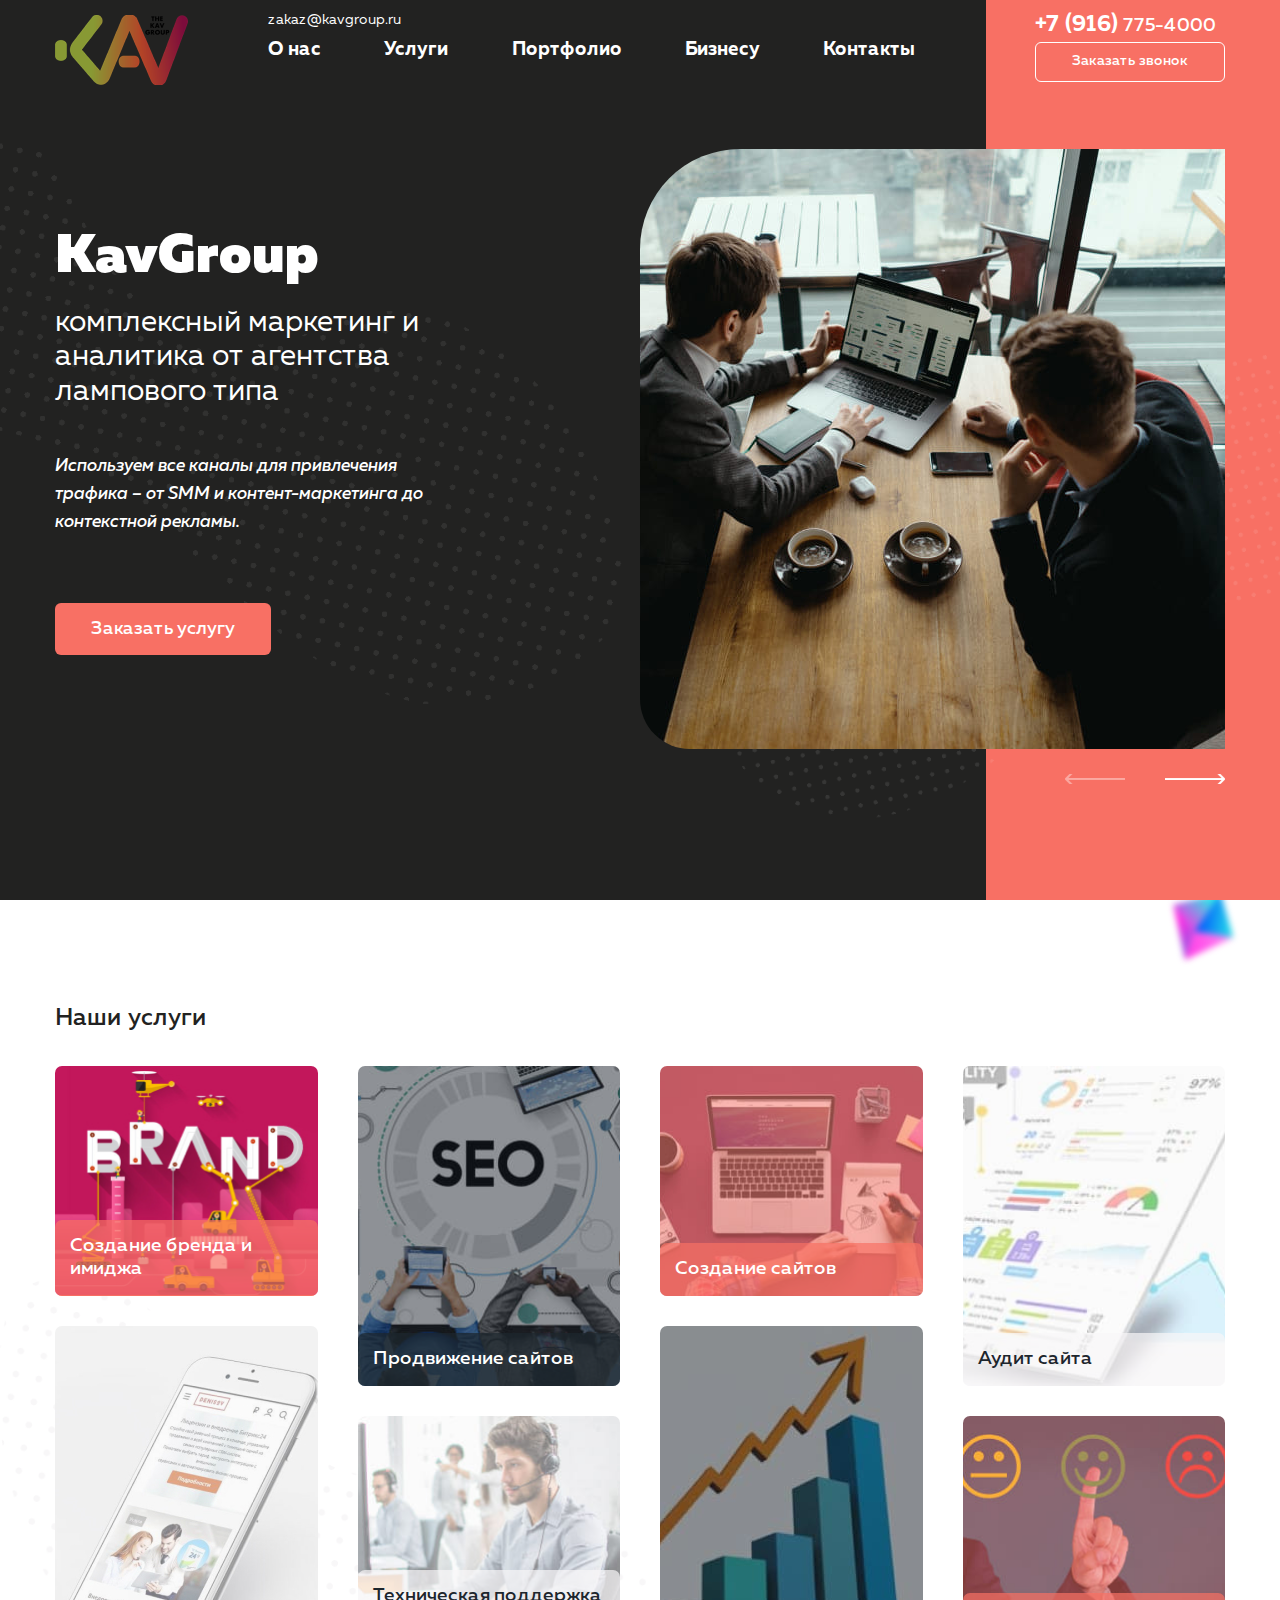
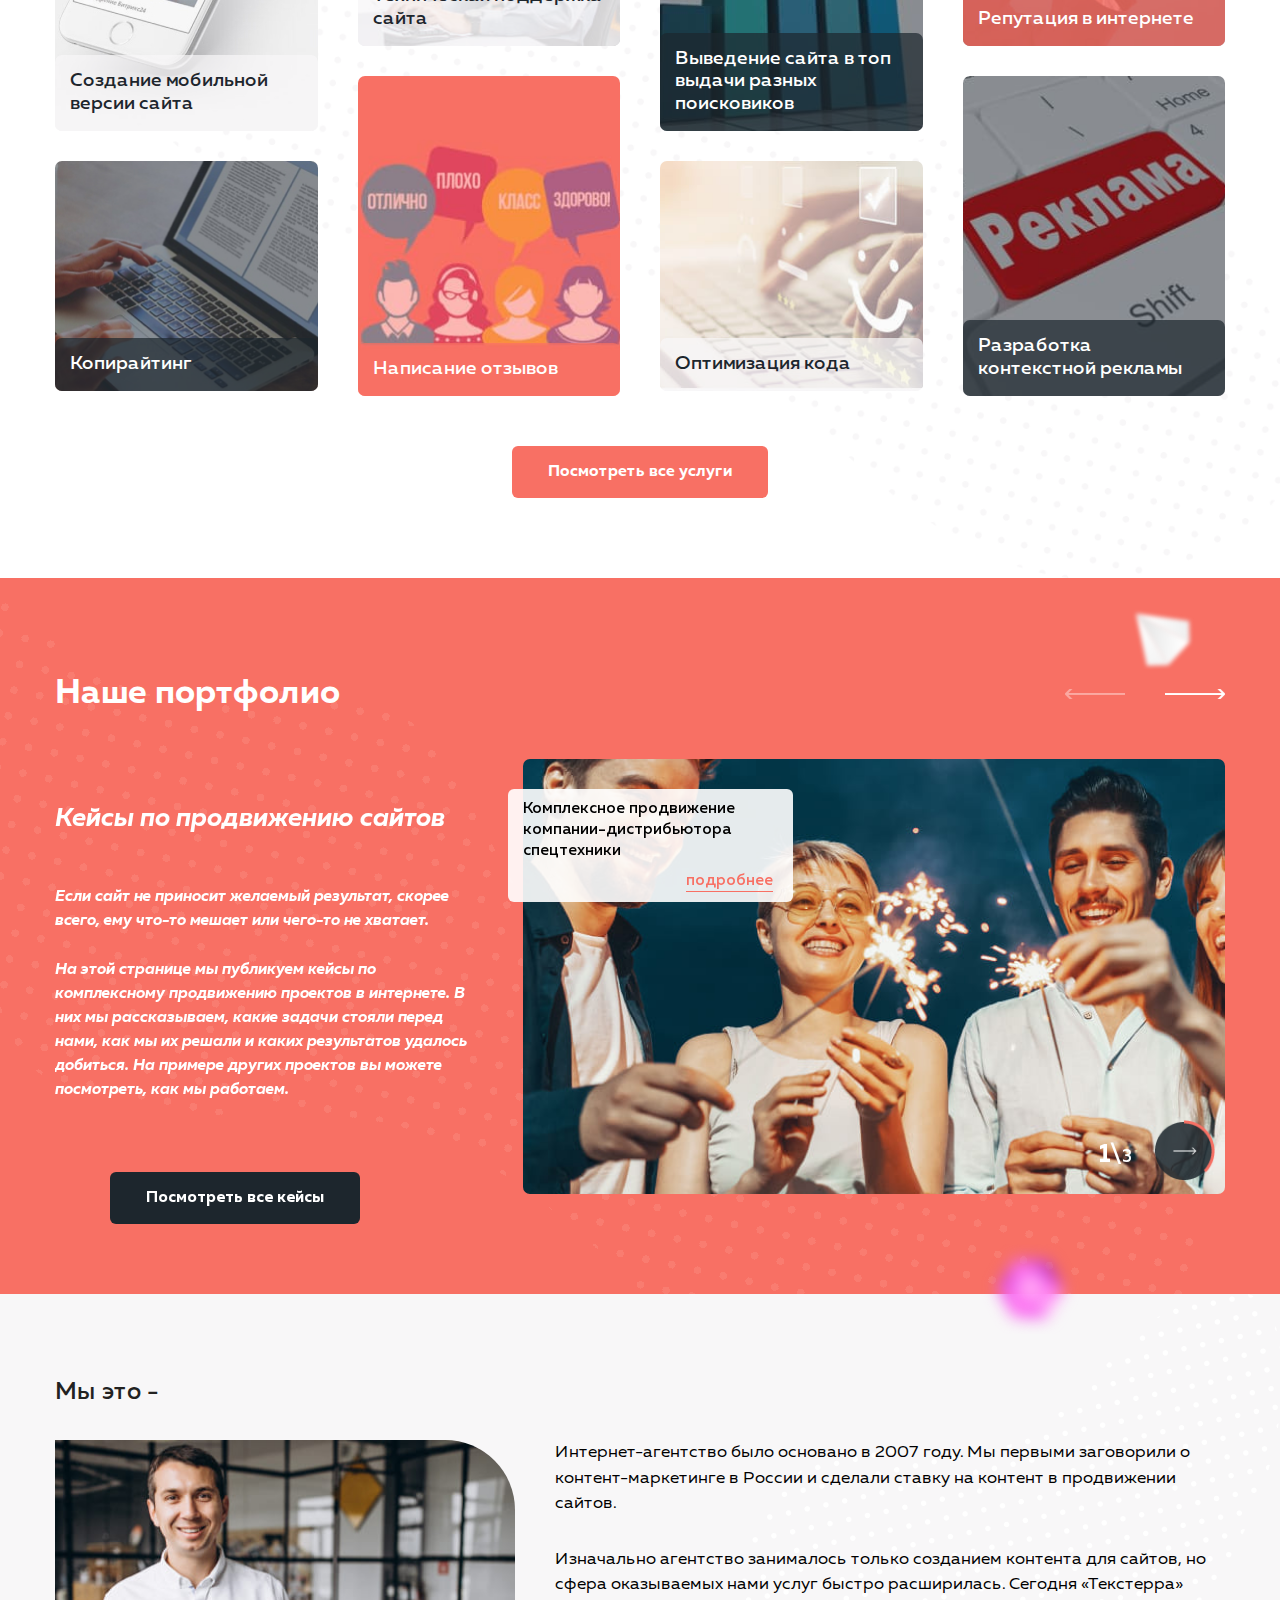
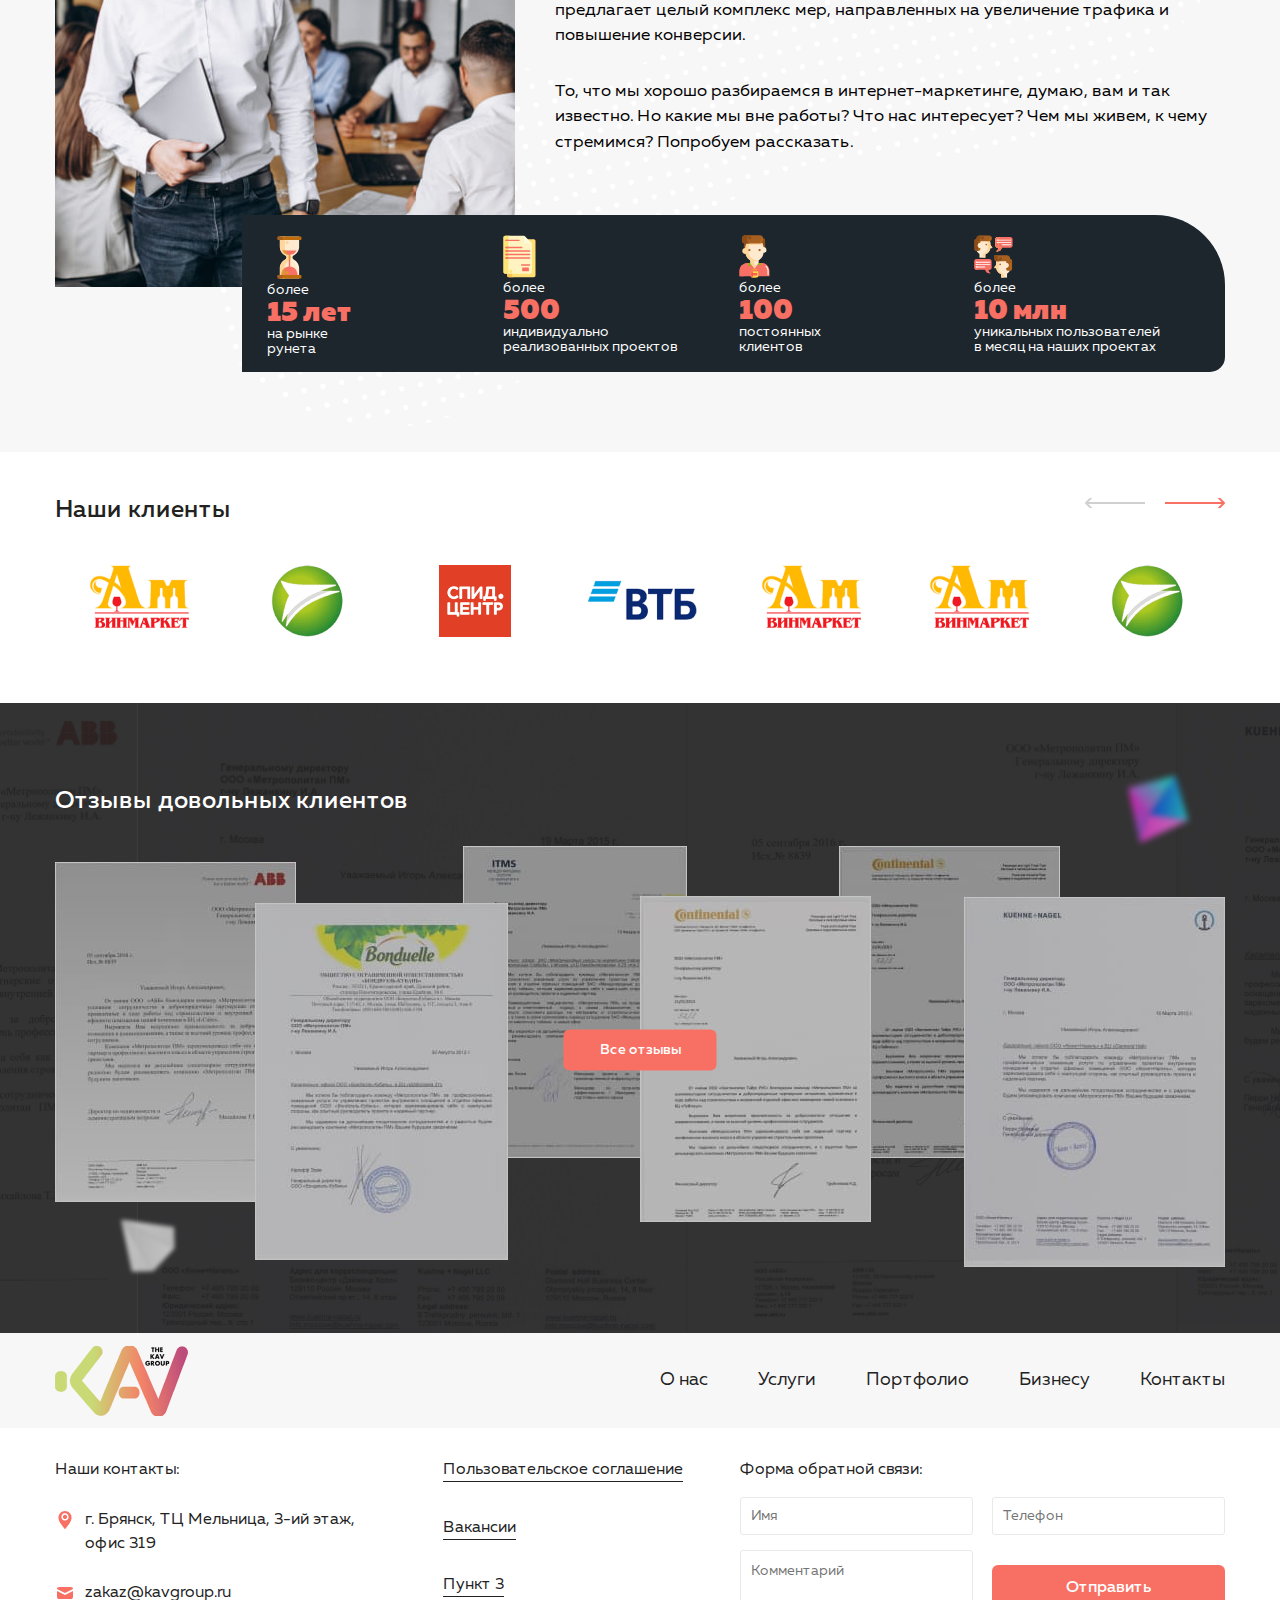
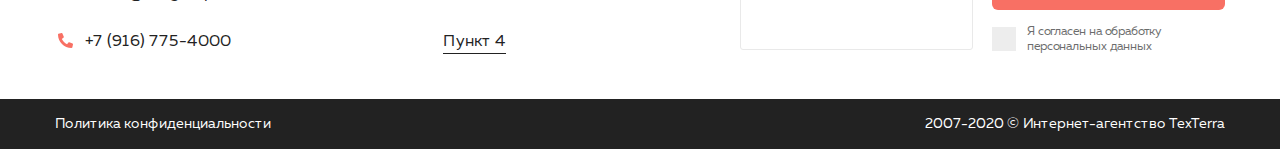
==== commit 32ce7d2f: "zz" ====
--- a/index.html
+++ b/index.html
@@ -315,6 +315,8 @@
         </div>       
       </section>
       <section class="reviews">
+        <img class="reviews__treu1" src="image/icons/treu2.svg" alt="">
+        <img class="reviews__treu2" src="image/icons/treu1.svg" alt="">
         <div class="container">
           <h2 class="global__title reviews__title">Отзывы довольных клиентов</h2>
           <div class="reviews__wrapper">
--- a/css/main.css
+++ b/css/main.css
@@ -1,2 +1,2 @@
-@charset "UTF-8";@font-face{font-family:"Muller";src:local("Muller Bold"),local("Muller-Bold"),url("../fonts/MullerBold.woff2") format("woff2"),url("../fonts/MullerBold.woff") format("woff"),url("../fonts/MullerBold.ttf") format("truetype");font-weight:700;font-style:normal}@font-face{font-family:"Muller";src:local("Muller Medium"),local("Muller-Medium"),url("../fonts/MullerMedium.woff2") format("woff2"),url("../fonts/MullerMedium.woff") format("woff"),url("../fonts/MullerMedium.ttf") format("truetype");font-weight:500;font-style:normal}@font-face{font-family:"Muller";src:local("Muller Black"),local("Muller-Black"),url("../fonts/MullerBlack.woff2") format("woff2"),url("../fonts/MullerBlack.woff") format("woff"),url("../fonts/MullerBlack.ttf") format("truetype");font-weight:900;font-style:normal}@font-face{font-family:"Muller";src:local("Muller Medium Italic"),local("Muller-Medium-Italic"),url("../fonts/MullerMediumItalic.woff2") format("woff2"),url("../fonts/MullerMediumItalic.woff") format("woff"),url("../fonts/MullerMediumItalic.ttf") format("truetype");font-weight:500;font-style:italic}@font-face{font-family:"Muller";src:local("Muller Bold Italic"),local("Muller-Bold-Italic"),url("../fonts/MullerBoldItalic.woff2") format("woff2"),url("../fonts/MullerBoldItalic.woff") format("woff"),url("../fonts/MullerBoldItalic.ttf") format("truetype");font-weight:700;font-style:italic}@font-face{font-family:"Muller";src:local("Muller Regular"),local("Muller-Regular"),url("../fonts/MullerRegular.woff2") format("woff2"),url("../fonts/MullerRegular.woff") format("woff"),url("../fonts/MullerRegular.ttf") format("truetype");font-weight:400;font-style:normal}.wrapper{width:100%;min-height:100vh;overflow:hidden}.container{max-width:1210px;margin:0 auto;padding:0 20px}body{font-size:14px;font-family:"Muller"}.burger{width:50px;height:50px;position:relative;flex-shrink:0;cursor:pointer;z-index:301;transform:scale(0.85);display:none}.burger span{width:40px;height:4px;background:#fff;position:absolute;top:50%;left:50%;transform:translate(-50%,-50%);transition:0.25s}.burger-line__top{margin-top:-9px}.burger-line__bottom{margin-top:9px}.global__title{font-size:24px;color:#222221;font-weight:500}.slick-arrow{position:absolute;background:none;background-image:url(../image/icons/Arrow.png);background-repeat:no-repeat;background-size:cover;background-position:center;font-size:0;cursor:pointer;width:60px;height:10px}.slick-arrow.slick-prev{transform:rotate(180deg)}.slick-arrow.slick-disabled{opacity:0.4}.dots2-mob{display:none}.dots1{position:absolute;top:50px;left:-50px;opacity:0.8;z-index:1;transform:scale(1.05)}.dots2{position:absolute;bottom:50px;right:-50px;z-index:1}.cube1{position:absolute;top:300px;right:120px;z-index:1}.item4{position:absolute;bottom:100px;right:120px}.treu1{position:absolute;bottom:50px;right:80px;z-index:1}.item1{position:absolute;left:110px;top:190px;z-index:1}.breads{display:flex;padding-top:40px;margin-left:-8px}.breads .bread:last-child:before{display:none}.bread{color:#adadad;font-size:15px;padding:0 8px;position:relative}.bread:before{content:"";position:absolute;top:50%;right:-3px;display:block;width:6px;height:6px;border-radius:50%;background:#F87064;margin-top:-4px}.bread__home{color:#222222}.header{background:#222221;position:relative;color:#fff;height:100vh;padding-bottom:130px;min-height:830px}.header:before{content:"";position:absolute;width:32%;top:0;right:0;height:100%;background:#F87064;z-index:1}.header__row{display:flex;justify-content:space-between;align-items:center;position:relative;z-index:2;padding-top:10px}.header__wrapper{display:flex;flex-direction:column}.header__mail{color:#fff;font-weight:400;position:absolute;top:0;left:0;font-size:14px}.header__nav{flex-grow:1}.header__wrapper-nav{display:flex;align-items:center;position:relative;height:80px;flex-grow:1;margin:0 120px 0 80px}.header__phone{font-weight:500;font-size:18px;color:#fff}.header__phone span{font-weight:700;font-size:22px}.header__wrapper-phone{display:flex;margin-top:-10px;flex-direction:column}.header__ul{display:flex;height:100%;justify-content:space-between;align-items:center}.header__link{font-weight:700;font-size:19px;color:#fff}.header__btn{height:40px;font-size:14px;border:1px solid #Fff}.header__body{display:flex;margin-top:5%;position:relative;z-index:2}.header__info{width:50%;margin-top:80px;padding-right:25px}.header__title{font-weight:900;line-height:56px;font-size:calc(40px + 26 * ((100vw - 320px) / 1650))}.header__subttle{margin-top:21px;max-width:490px;line-height:118%;font-size:calc(20px + 16 * ((100vw - 320px) / 1650))}.header__text{font-weight:500;font-style:italic;margin-top:44px;max-width:385px;line-height:160%;font-size:calc(15px + 4 * ((100vw - 320px) / 1650))}.header__slider{width:50%;position:relative}.header__slider .slick-list{overflow:hidden;border-radius:100px 0 0 50px}.header__slider .slick-track{display:flex}.header__slider .slick-arrow{bottom:-35px;right:0}.header__slider .slick-arrow.slick-prev{right:100px}.header__silde-bg{position:absolute;top:0;left:0;width:100%;height:100%;object-fit:cover}.header__slide{position:relative;height:600px;outline:none;overflow:hidden}.header__btn-body{background:#F87064;min-height:52px;font-size:18px;margin-top:67px}.footer{color:#222222;position:relative}.footer__row{display:flex;justify-content:space-between;align-items:center;height:95px}.footer__row-bg{background:#F8F7F8}.footer__list{display:flex}.footer__item{margin-left:50px}.footer__link{font-size:18px;color:#222222;font-weight:400;white-space:nowrap;transition:0.25s}.footer__link:hover{color:#F87064}.footer__wrapper{display:flex;justify-content:space-between;margin-top:30px}.footer__inner{display:flex;flex-direction:column;justify-content:space-between;margin-right:15px}.footer__text{font-size:16px}.footer__contact{color:#222222;font-size:16px;padding-left:30px;position:relative;max-width:330px}.footer__contact:before{content:"";position:absolute;top:2px;left:0;display:block;width:20px;height:20px;background-repeat:no-repeat;background-size:fill;background-position:center}.footer__geo:before{background-image:url(../image/icons/geo.svg)}.footer__mail:before{background-image:url(../image/icons/mail.svg)}.footer__phone:before{background-image:url(../image/icons/phone.svg);top:0}.footer__linked{font-size:16px;color:#222222;display:inline-block;position:relative;white-space:nowrap}.footer__linked:after{content:"";position:absolute;bottom:0;left:0;display:block;width:100%;height:1px;background:#222;transition:0.25s}.footer__linked:hover:after{transform:scaleX(0)}.footer__form{display:flex;flex-direction:column;width:485px}.footer__from-title{font-size:16px}.footer__form-inner{display:flex;justify-content:space-between;margin-top:15px}.footer__inp{height:38px;background:#FFFFFF;border:1px solid #E9E9E9;border-radius:3px;width:48%;padding-left:10px;transition:0.3s}.footer__inp:focus{border:1px solid rgba(248,112,100,0.7)}.footer__textarea{background:#FFFFFF;border:1px solid #E9E9E9;border-radius:3px;height:100px;width:48%;transition:0.3;resize:none;padding:10px 15px 15px 10px}.footer__textarea:focus{border:1px solid #F87064}.footer__form-wrapper{display:flex;width:48%;flex-direction:column}.footer__btn{margin-top:15px;height:45px;font-weight:700;font-size:16px}.footer__checkbox{position:absolute;visibility:hidden;opacity:0;height:0px;width:0px;overflow:hidden}.footer__checkbox-label{font-size:12px;color:#6B6C6C;padding-left:35px;line-height:120%;position:relative;margin-top:15px;cursor:pointer}.footer__checkbox-label:before{content:"";position:absolute;top:2px;left:0;display:block;width:24px;height:24px;background:#ededed}.footer__checkbox-label:after{content:"";position:absolute;top:8px;left:6px;display:block;width:12px;height:12px;background-image:url(../image/icons/ok.svg);background-repeat:no-repeat;transform:scale(0);background-position:center;transition:0.2s}.footer__checkbox:checked~.footer__checkbox-label:after{transform:scale(1)}.footer__inline{background:#222;margin-top:45px}.footer__inline-wrapper{display:flex;justify-content:space-between;align-items:center;height:50px}.footer__txt{color:#fff;font-size:14px}@media (max-width:1630px){.cube1{right:20px;top:250px}.dots1,.dots2{transform:scale(0.9)}.item1{left:30px;top:160px}.header:before{width:28%}.item4{right:20px;z-index:-1}}@media (max-width:1470px){.treu1{bottom:123px;right:3px}}@media (max-width:1370px){.cube1,.item1,.treu1{display:none}.dots1{left:-190px;transform:scale(0.75)}.header:before{width:23%}.item4{display:none}}@media (max-width:1150px){.dots1{opacity:0.4}.dots2{display:none}.header{min-height:750px;height:initial}.header__wrapper-nav{margin:0 60px 0 30px}.header:before{width:22%}.header__slide{height:500px}.header__subttle{margin-top:13px}.header__info{margin-top:45px}.header__text{margin-top:25px}.header__btn-body{margin-top:30px}.footer__form{width:550px}}@media (max-width:1000px){.header:before{width:24%}.header__wrapper-nav{margin:0 50px 0 30px}}@media (max-width:890px){.burger{display:block}.window{width:100vw;height:100vh;background:rgba(0,0,0,0.4);position:fixed;top:0;left:0;z-index:1200;display:none}.window-active{display:block}.header{min-height:650px}.header__wrapper-nav{position:static}.header__body{margin-top:2%}.header__item{margin:0}.header__burger-close{height:50px;background:rgba(34,34,34,0.9);position:absolute;top:0;left:0;width:100%}.header__burger-close:before{content:"";position:absolute;top:50%;left:50%;transform:translate(-50%,-50%);display:block;width:25px;height:25px;background-image:url(../image/icons/close.svg);background-repeat:no-repeat;background-size:cover;background-position:center}.header__nav{position:fixed;width:100vw;padding:70px 0 30px 0;background:#fff;top:-900px;right:0;transition:0.6s ease-in-out;z-index:1200;box-shadow:0px 0px 5px 5px rgba(0,0,0,0.1);border-bottom:1px solid #Fff}.header__btn{width:200px;margin:0 auto}.header__mail{position:relative;margin:0 auto;font-size:16px;text-align:center;font-weight:500}.header__phone span{font-size:18px;font-weight:500}.header__ul{display:flex;flex-direction:column;text-align:center;align-items:center;overflow-y:auto}.header__phone{margin:4px auto}.header__nav-active{top:0}.header__btn{background:#222!important}.header__link,.header__phone{color:#222}.header__row{z-index:initial}.header:before{width:220px}.header__slide{height:420px}.footer__row{height:70px}.footer__nav{display:none}.footer .burger span{background:#222}.footer__logo img{max-width:60%;object-fit:cover}}@media (max-width:860px){.footer__wrapper{flex-wrap:wrap}.footer__inner{width:48%;margin-right:0}.footer__item{margin-left:25px}.footer__link{font-size:17px}.footer__checkbox-label{max-width:250px}.footer__linked{white-space:normal;line-height:120%;text-decoration:underline}.footer__linked:after{content:none}.footer__form{order:-1;width:100%;margin-bottom:25px}.footer__contact{margin:5px 0}}@media (max-width:660px){.dots1{display:none}.header{padding-bottom:90px}.header__body{flex-direction:column}.header__info,.header__slider{width:100%}.header:before{display:none}.header__slider .slick-list{border-radius:0 100px 50px 0}.header__slider .slick-arrow{left:0;right:initial}.header__slider .slick-next{left:80px}.header__info{margin-top:20px}.header__slide{height:380px}.header__slider{margin-top:40px}.dots2-mob{display:block;position:absolute;top:-211px;right:-212px;opacity:0.5}.header__link-active:before{bottom:5px!important;height:2px!important;left:1px!important}}@media (max-width:570px){.footer__inline-wrapper{flex-direction:column;justify-content:space-around;height:initial;padding:10px 0;text-align:center;align-items:center}}@media (max-width:440px){.header__subttle{margin-top:5px}.header__text{margin-top:15px}.header__btn-body{margin-top:15px}.header__slide{height:310px}.footer__checkbox-label{padding-top:20px;padding-left:0;top:5px}.footer__checkbox-label:before{top:-9px}.footer__checkbox-label:after{top:-3px}.footer__textarea{height:125px}}@media (max-width:400px){.footer__inner{width:100%}.footer__itemed{margin:4px 0}.footer__inline{margin-top:25px}}@media (max-width:321px){.header__nav{border-left:none}}.btn{display:inline-flex;align-items:center;justify-content:center;text-align:center;padding:10px 36px;transition:0.3s ease-in-out;color:#fff;font-weight:500;cursor:pointer;border-radius:6px}.btn__white-h:hover{background:#fff;color:#F87064}.btn__white-r{background:#F87064}.btn__white-r:hover{background:#db5044}.btn__black{background:#1D262D;min-height:52px}.btn__black:hover{background:#374652}.header__link-active{position:relative}.header__link-active:before{content:"";position:absolute;bottom:-1px;left:0;width:100%;height:4px;background:#F87064;border-radius:15px}.active-burger .burger-line__center{opacity:0;transform:translate(-100%,-50%)}.active-burger .burger-line__top{transform:translate(-50%,210%) rotate(-45deg)}.active-burger .burger-line__bottom{transform:translate(-50%,-210%) rotate(45deg)}.services{padding-bottom:80px;padding-top:100px;position:relative}.services .cube3{position:absolute;bottom:30%;left:100px;z-index:-1}.services .dots3{position:absolute;bottom:0;right:0;z-index:-1}.services .treu2{position:absolute;top:25%;z-index:-1;right:30px}.services__wrapper{display:flex;justify-content:space-between}.services__inner{width:25%;margin:0 -15px}.services__subtitle{font-weight:500;padding:15px;font-size:19px;line-height:120%;position:relative;border-radius:7px 7px 0 0;z-index:3;background:rgba(29,38,45,0.7);color:#fff;width:100%}.services .lvlh1{height:230px}.services .lvlh2{height:405px}.services .lvlh3{height:320px}.services .silver .services__subtitle{background:rgba(248,247,248,0.7);color:#1D262D}.services .orange .services__subtitle{background:rgba(248,112,100,0.7);color:#fff}.services__block{position:relative;margin:30px 15px;border-radius:7px;overflow:hidden;display:flex;align-items:flex-end;transition:0.25s}.services__btn-wrapper{display:flex;justify-content:center}.services__btn{margin:20px auto 0;min-height:52px;font-weight:700;font-size:16px}.services__img-bg{position:absolute;top:0;left:0;width:100%;height:100%;object-fit:cover;z-index:2}.aboutus{padding-bottom:80px;padding-top:80px;position:relative;background:#F8F7F8}.aboutus__wrapper{display:flex;margin-top:30px}.aboutus .dots4{position:absolute;top:0;z-index:1;right:0}.aboutus__image{width:460px;position:relative;z-index:3;flex-shrink:0}.aboutus__image img{border-radius:0 70px 20px 0}.aboutus__text{font-size:17px;left:120%;margin-left:40px;z-index:2;padding-bottom:130px;position:static}.aboutus__text p{margin-bottom:30px}.aboutus__trigers{display:flex;justify-content:space-between;background:#1D262D;width:84%;margin-left:16%;border-radius:0 70px 15px 0;padding:20px 15px 15px 25px;margin-top:-100px;position:relative;z-index:4}.aboutus__triger{display:flex;flex-direction:column;width:25%;padding-right:42px;align-items:start}.aboutus__triger img{margin-bottom:3px}.aboutus__txt{color:#fff;line-height:110%;font-size:14px}.aboutus__nomber{color:#F87064;font-weight:900;font-size:28px;line-height:1}.dots5{position:absolute;top:-100px;left:0;opacity:0.9}.dots6{position:absolute;top:60px;right:175px;opacity:0.7}.treu3{position:absolute;top:80px;right:80px}.item2{position:absolute;bottom:-40px;right:200px;z-index:2}.portfolio{background:#F87064;padding:90px 0 70px 0;color:#fff;position:relative}.portfolio-container{position:relative}.portfolio__btn-next{position:absolute;top:452px;right:30px;width:60px;z-index:3;height:60px;background-image:url(../image/icons/right.png);background-repeat:no-repeat;background-size:contain;background-position:center;cursor:pointer}.portfolio__title{font-weight:700;font-size:34px;max-width:300px}.portfolio__slides{position:relative;padding-top:40px}.portfolio__slides .slick-list{overflow:hidden;outline:none}.portfolio__slides .slick-arrow{top:-30px;right:0}.portfolio__slides .slick-arrow.slick-prev{right:100px}.portfolio__slides .slick-track{display:flex}.portfolio .pagingInfo{position:absolute;top:468px;z-index:3;right:113px;font-size:17px;font-weight:500}.portfolio .pagingInfo:first-letter{font-size:26px;font-weight:700}.portfolio__slide{display:flex;justify-content:space-between;outline:none}.portfolio__wrapper{padding-right:35px}.portfolio__wrapper-image{height:435px;flex:0 0 auto;width:60%;position:relative;border-radius:7px}.portfolio__subtitle{font-size:26px;font-weight:700;font-style:italic;margin-top:45px;line-height:120%}.portfolio__inner{margin-top:50px}.portfolio__text{font-size:16px;font-weight:700;font-style:italic;margin-top:25px}.portfolio__btn{margin:70px 0 0 55px;font-size:16px;font-weight:700}.portfolio__image{position:absolute;top:0;left:0;width:100%;height:100%;object-fit:cover;border-radius:7px}.portfolio__block{font-size:16px;font-weight:500;padding:10px 20px 10px 15px;position:absolute;z-index:4;top:30px;left:-15px;max-width:285px;background:rgba(255,255,255,0.9);color:#000;border-radius:6px;line-height:130%;display:flex;flex-direction:column}.portfolio__link-wrapper{display:flex;justify-content:flex-end}.portfolio__link{display:inline-block;color:#F87064;font-weight:500;font-size:16px;position:relative;padding-bottom:3pxs;margin-top:10px}.portfolio__link:before{position:absolute;content:"";bottom:0;left:0;width:100%;height:1px;background:#F87064;transform:scaleX(1);transition:0.25s}.portfolio__link:hover:before{transform:scaleX(0)}.partners{padding:40px 0}.partners__slides{position:relative;padding-top:10px}.partners__slides .slick-list{overflow:hidden;outline:none}.partners__slides .slick-arrow{top:-30px;right:0;background-image:url(../image/icons/Arrow2.svg)}.partners__slides .slick-arrow.slick-disabled{filter:grayscale(1)}.partners__slides .slick-arrow.slick-prev{right:80px}.partners__slides .slick-track{display:flex;align-items:center}.partners__slide{outline:none;display:flex;align-items:center;justify-content:center}.partners__slide img{object-fit:contain;margin:0 auto}.reviews{background-image:url(../image/backgounds_fon/bg1.jpg);background-repeat:no-repeat;background-size:cover;background-position:center;min-height:630px;padding:80px 0;position:relative}.reviews__title{color:#fff}.reviews__wrapper{position:relative;margin-top:60px}.reviews__inner{position:absolute}.reviews__inner_1{left:0;z-index:2;top:-17px}.reviews__inner_2{left:17.1%;z-index:3;top:24px}.reviews__inner_3{left:34.9%;z-index:2;top:-33px}.reviews__inner_4{z-index:3;left:50%;top:17px}.reviews__inner_5{left:67%;top:-33px;z-index:2}.reviews__inner_6{right:0;top:18px;z-index:3}.reviews__btn{position:absolute;top:55%;left:50%;transform:translate(-50%,-50%);z-index:5}@media (max-width:1750px){.dots6{display:none}.treu3{top:13px}}@media (max-width:1630px){.services .cube3{left:20px}}@media (max-width:1400px){.services .cube3{display:none}.services .treu2{top:-30px;right:25px}}@media (max-width:1150px){.services__block{margin:15px 5px}.services__wrapper{margin:0 10px}.services .dots3{display:none}.portfolio__text{margin-top:10px}.portfolio__inner{margin-top:20px}.portfolio__btn{margin:20px 0 0 0}.portfolio__subtitle{margin-top:0}.portfolio__wrapper{padding-right:25px}.portfolio__text{font-size:15px}.portfolio__subtitle{font-size:24px}.aboutus__triger{padding-right:15px}.dots4{display:none}.reviews__inner_2{left:14%}.reviews__inner_4{left:46%}.reviews__inner_5{left:63%}}@media (max-width:975px){.reviews__inner_6{display:none}.reviews__inner_5{right:0;left:initial}.reviews__inner_4{left:57%}}@media (max-width:930px){.aboutus__image{width:40%}.aboutus__text{font-size:16px}.aboutus__trigers{width:100%;margin-left:0;margin-top:20px}.aboutus__text{padding-bottom:0}.aboutus__text{margin-left:20px}.aboutus__text p{margin-bottom:15px}}@media (max-width:900px){.services__wrapper .services__inner:last-child{display:none}.services__inner{width:33.333%}}@media (max-width:770px){.reviews__inner_5{display:none}.reviews__inner_4{right:0;left:initial}.reviews__inner_3{left:44%}}@media (max-width:740px){.services .treu2{display:none}.services{padding-bottom:50px;padding-top:50px}.services .lvlh1{height:180px}.services .lvlh2{height:300px}.services .lvlh3{height:240px}.services__subtitle{font-size:16px}.portfolio__slide{flex-direction:column}.portfolio__wrapper-image{width:100%}.portfolio__btn-next{bottom:10px;top:initial}.portfolio .pagingInfo{bottom:15px;top:initial}.portfolio__block{left:5px;top:10px}.portfolio__wrapper-image{margin-top:30px}.dots5{display:none}.item2{display:none}.treu3{right:10px;opacity:0.8}.aboutus__triger{padding-right:5px}}@media (max-width:640px){.reviews__inner_4{display:none}.reviews__inner_3{right:0;left:initial;z-index:1}.reviews__inner_2{left:31%}}@media (max-width:550px){.services__inner{width:52.5%}.services__wrapper .services__inner:nth-child(3){display:none}.services .lvlh1{height:170px}.services .lvlh2{height:260px}.services .lvlh3{height:214px}.services__subtitle{font-size:16px}.aboutus{padding:60px 0 60px 0}.aboutus__wrapper{flex-direction:column}.aboutus__text{margin-left:0}.aboutus__image{width:100%;margin-bottom:20px}.aboutus__trigers{flex-wrap:wrap;border-radius:0 44px 15px 0}.aboutus__triger{width:50%;margin:10px 0}}@media (max-width:500px){.portfolio__slides .slick-arrow{top:5px;left:0}.portfolio__slides .slick-arrow.slick-next{left:80px}.portfolio__block{font-size:15px;padding:11px 15px 10px 15px;max-width:230px}.portfolio__wrapper-image{height:300px}.portfolio__title{font-size:32px}.portfolio__subtitle{font-size:22px}.partners__slides .slick-next{left:80px}.partners__slides{padding-top:0}.partners__slide img{transform:scale(0.75)}.reviews__inner_1{top:10px}.reviews__inner_2{top:85px;left:initial;right:30px}.reviews{padding:45px 0}}@media (max-width:400px){.services .lvlh1{height:170px}.services .lvlh2{height:210px}.services .lvlh3{height:190px}.services__subtitle{font-size:15px;padding:10px}.services__btn{margin:10px auto 0}}@media (max-width:375px){.reviews__inner_2{display:none}.reviews{padding:50px 0 0px}}@media (max-width:360px){.services__block{margin:15px 0}.services__wrapper{margin:0 15px}}.header-min{height:105px;min-height:initial;padding:0}.header-min .cube1,.header-min .dots1,.header-min .dots2,.header-min .dots2-mob,.header-min .treu1{display:none}.dots3{bottom:20%}.services__block-mob{display:none}.services-all{padding-top:30px}@media (max-width:550px){.services__block-mob{display:flex}}.business__title{font-weight:700;margin-bottom:40px;line-height:120%;font-size:calc(29px + 7 * ((100vw - 320px) / 1650))}.business .header__subttle{font-size:16px;font-weight:500;font-style:italic;line-height:170%;max-width:500px}.business .header__punkts{font-size:16px;font-weight:500;font-style:italic;line-height:130%;max-width:500px}.business .header__punkts li{margin:30px 0}.business .header__info{margin-top:45px}.advantages__treu1{position:absolute;bottom:13%;right:100px;z-index:-1}.advantages{position:relative;background:#ffffff}.advantages .global__title{background:#fff;padding:20px 40px;line-height:130%}.advantages__wrapper{display:flex;flex-direction:column;background:#F8F7F8;padding:25px;margin:80px 0}.advantages__inner{display:flex;background:#fff;padding:0px 15px 25px 40px}.advantages__advenage{width:25%}.advantages__text{font-size:16px;font-weight:normal;color:#000;line-height:140%;max-width:233px;margin-top:15px;padding-right:10px}.aboutus-bus__teu1{position:absolute;bottom:25%;left:100px}.aboutus-bus{overflow:hidden}.aboutus-bus .aboutus__text{margin-left:0;margin-top:130px;padding-right:40px;padding-bottom:0}.aboutus-bus .aboutus__wrapper{margin-top:-30px}.aboutus-bus .aboutus__image img{border-radius:100px 0 0 50px}.pagingInfo-business{position:absolute;bottom:10px;right:90px;font-size:16px;color:#1D262D;font-weight:500}.pagingInfo-business:first-letter{font-size:22px;font-weight:700}.container__aboutus-business{position:relative}.aboutus-business{background:#Fff}.treu9{position:absolute;bottom:20%;left:70px}.aboutus__slider{display:flex;position:relative;outline:none;margin-top:-145px}.aboutus__slider .slick-list{overflow:hidden;outline:none}.aboutus__slider .slick-arrow{bottom:0;right:0;background-image:url(../image/icons/right.png);width:55px;height:55px;z-index:1000!important}.aboutus__slider .slick-arrow.slick-prev{right:118px;bottom:-2px}.aboutus__slider .slick-track{display:flex;outline:none}.aboutus__slider .slick-arrow.slick-prev.slick-disabled{background-image:url(../image/icons/left.png);transform:none}.aboutus__slider .slick-arrow.slick-next.slick-disabled{background-image:url(../image/icons/left.png);transform:rotate(180deg)}.aboutus__slider .aboutus__stap{background:#1D262D;border-radius:0 100px 20px 0;width:76%;margin-left:24%;padding:20px 40px 30px 40px;transform:translateY(125px);position:relative;z-index:10}.aboutus__slider .aboutus__text{margin-top:120px}.aboutus__slider .aboutus__stap-title{color:#fff;font-weight:900;line-height:105%;font-size:50px}.aboutus__slider .aboutus__stap-subtitle{color:#fff;font-size:24px}.aboutus-business__title{max-width:250px}.aboutus__slide{outline:none}.team{background-image:url(../image/backgounds_fon/bg2.jpg);background-repeat:no-repeat;background-size:cover;background-position:center;padding:80px 0 100px 0;position:relative}.team__treu{position:absolute;top:10%;right:70px}.team__slider{position:relative}.team__slider .slick-list{overflow:hidden;outline:none}.team__slider .slick-arrow{top:-20px;right:0}.team__slider .slick-arrow.slick-prev{right:100px}.team__slider .slick-track{display:flex;outline:none}.team .global__title{color:#fff}.team__slide{outline:none}.team__wrapper-1{display:flex;justify-content:space-around;margin:0 11%;margin-top:50px}.team__wrapper-3{display:flex;justify-content:space-around}.team__inner{position:relative;height:365px;display:flex;align-items:flex-end;border-radius:7px;overflow:hidden}.team__inner-2{width:23%}.team__inner-1{width:27%;height:320px}.team__photo{position:absolute;width:100%;height:100%;top:0;left:0;object-fit:cover}.team__box{position:relative;z-index:3;background:#F87064;padding:15px;width:100%;color:#fff;font-weight:500;border-radius:5px 5px 0 0;font-size:16px;line-height:110%}.team__status{font-size:18px}.team__wrapper-2{display:flex;justify-content:space-between;position:relative;z-index:3;margin-top:-230px}@media (max-width:1590px){.aboutus-bus__teu1{bottom:6%;left:15px}.team__treu{top:20%;right:10px}}@media (max-width:1400px){.aboutus-bus__teu1{display:none}.team__treu{display:none}}@media (max-width:1110px){.aboutus-bus .aboutus__wrapper{margin-top:30px}.aboutus-bus .aboutus__text{margin-top:15px}.treu9{display:none}}@media (max-width:970px){.advantages__treu1{display:none}.business__title{margin-bottom:15px}.business .header__punkts li{margin:25px 0}.business .header__btn-body{margin-top:10px}.aboutus__slider .aboutus__stap{width:39%;margin-left:61%;padding:13px 40px 10px 35px;transform:translateY(91px);border-radius:41px 0 0 13px}.aboutus__slider .aboutus__text{margin-top:90px;margin-left:25px;padding-bottom:80px}.aboutus__slider{margin-top:-100px}.aboutus__slider .aboutus__stap-title{font-size:35px;font-weight:700}.aboutus__slider .aboutus__stap-subtitle{line-height:110%}}@media (max-width:920px){.aboutus__image{height:322px;width:322px}.aboutus__image img{width:100%;height:100%;object-fit:cover}.aboutus-bus .aboutus__text{padding-right:20px}}@media (max-width:860px){.advantages__inner{flex-wrap:wrap}.advantages__advenage{width:50%;margin:13px 0}}@media (max-width:850px){.team__inner-1,.team__inner-2{width:31%}.team__inner{height:320px}.team__wrapper-3{margin-top:-150px;position:relative;z-index:5}.team__wrapper-3 .team__inner{width:37%}}@media (max-width:830px){.business .header__punkts li{margin:15px 0}}@media (max-width:690px){.aboutus__image{height:292px;width:266px}.aboutus__slider .aboutus__image{margin-top:65px}.aboutus__slider .aboutus__image img{border-radius:0 5px 5px 0}.aboutus__slider .aboutus__stap-title{font-size:27px}.aboutus__slider .aboutus__stap-subtitle{font-size:19px;white-space:nowrap}.aboutus__slider .aboutus__stap{border-radius:5px;display:inline-flex;align-items:center;flex-wrap:nowrap;margin-left:0;width:initial}.aboutus__sliders .aboutus__slider{margin-top:-75px}.aboutus__stap-title{order:-1}.aboutus__slider .aboutus__stap-subtitle{margin-left:20px;margin-top:2px}.aboutus__slider .aboutus__text{padding-bottom:60px;margin-top:70px}.aboutus__slider{margin-top:-85px}}@media (max-width:630px){.advantages__text{padding-right:15px}.advantages__inner{padding:0 0 25px 0}.advantages .global__title{padding:20px 0px 10px}.advantages__wrapper{padding:0;margin:25px 0}}@media (max-width:550px){.aboutus__image{height:initial;width:100%}.team{padding:50px 0 100px 0}.team__slider{margin-top:30px}.team__slider .slick-arrow{right:initial;left:0}.team__slider .slick-arrow.slick-next{left:80px}.team__status{font-size:17px}.aboutus-bus .aboutus__wrapper{margin-top:10px}.aboutus__slider .aboutus__text{margin-top:0px;margin-left:0}}@media (max-width:530px){.business .header__info{padding-right:0}.team__inner-1{width:40%}.team__inner-2{width:32%}.team__wrapper-3 .team__inner{width:44%}.team__wrapper-2{margin-top:-190px}}@media (max-width:445px){.advantages__advenage{width:100%;display:flex;flex-direction:column;align-items:center;text-align:center}.aboutus__slider .aboutus__stap{padding:10px 36px 5px 14px}.aboutus__slider .aboutus__stap-title{font-size:23px}}.aboutfull{font-size:16px;padding-bottom:70px;padding-top:60px;position:relative}.aboutfull__title{font-size:34px;line-height:115%;font-weight:500;color:#222;margin-bottom:30px}.aboutfull__treu1{position:absolute;z-index:-1;right:50px;top:20%}.aboutfull__treu2{position:absolute;z-index:-1;right:100px;top:40%}.aboutfull__cube1{position:absolute;z-index:-1;bottom:20%;left:78px}.aboutfull__dots1{position:absolute;z-index:-2;top:30%;right:0}.aboutfull__wrapper{display:flex}.aboutfull__image{flex-shrink:0;width:40%}.aboutfull__image_1{margin-left:-40px}.aboutfull__image_2{margin-right:-40px}.aboutfull__man_1{border-radius:0 100px 50px 0}.aboutfull__man_2{border-radius:100px 0 0 50px}.aboutfull__inner-1{margin-left:35px}.aboutfull__inner-2{margin-right:35px}.aboutfull__title-2{font-size:24px;line-height:115%;font-weight:500;color:#222;margin-bottom:25px}.aboutfull__text{margin-bottom:20px}.aboutfull__list{display:flex;flex-direction:column;margin-left:15px;margin-top:20px;margin-bottom:40px}.aboutfull__item{margin:7px 0;position:relative;padding-left:20px}.aboutfull__item:before{content:"";position:absolute;top:7px;left:0;display:block;width:8px;height:8px;background:#F87064;border-radius:50%}.aboutfull__title-3{font-size:20px;line-height:115%;font-weight:500;margin-bottom:25px;color:#222}.aboutfull__block{display:flex;flex-direction:column;border:15px solid #F8F7F8;position:relative;padding:40px 230px 50px 40px;margin-top:60px;margin-bottom:50px;background:#ffffff}.aboutfull__mintitle{line-height:1.1;color:#3B3B45;font-size:calc(20px + 20 * ((100vw - 320px) / 1650))}.aboutfull__box{display:flex;margin-top:35px}.aboutfull__inp{border-bottom:1px solid #F87064;background:none;outline:none;margin-right:25px;font-size:calc(17px + 4 * ((100vw - 320px) / 1650))}.aboutfull__inp::placeholder{color:#C0C0C0}.aboutfull__line{display:flex;flex-direction:column;width:33%;color:#282828}.aboutfull__label{font-size:15px}.aboutfull__btn{width:33%;height:50px;line-height:1.1}.aboutfull__girl{position:absolute;right:20px;bottom:0}.aboutfull__list-2{margin-left:15px}.aboutfull__item-2{margin:9px 0}.aboutfull__wrapper-2{margin-top:40px;display:flex}@media (max-width:1600px){.aboutfull__treu1{top:0px}.aboutfull__treu2{opacity:0.5;bottom:0px;right:20px;top:initial}.aboutfull__cube1{display:none}}@media (max-width:990px){.aboutfull__block{padding:24px 40px 40px 40px}.aboutfull__girl{display:none}.aboutfull__box{margin-top:25px}}@media (max-width:880px){.aboutfull{padding-top:30px}.aboutfull__dots1{display:none}.aboutfull__wrapper{flex-direction:column}.aboutfull__image_1{margin-left:0}.aboutfull__image_2{margin-right:0}.aboutfull__image{width:initial}.aboutfull__title{margin-bottom:20px}.aboutfull__title-2{margin-top:30px}.aboutfull__man_2{border-radius:0 100px 50px 0}.aboutfull__inner{margin:0}}@media (max-width:800px){.aboutfull__box{flex-direction:column;align-items:center}.aboutfull__inp{margin-right:0}.aboutfull__line{margin-bottom:20px;width:50%}.aboutfull__mintitle{text-align:center}.aboutfull__label{text-align:left}.aboutfull__btn{width:50%}}@media (max-width:600px){.aboutfull__treu2{display:none}.aboutfull__line{width:100%}.aboutfull__mintitle{text-align:left}.aboutfull__btn{width:100%}.aboutfull__block{margin-top:40px;border:none;box-shadow:0 0 5px 5px rgba(0,0,0,0.03);padding:24px 30px 35px 30px}}@media (max-width:450px){.aboutfull__block{padding:24px 15px 30px 15px}}.filter{padding-bottom:75px;padding-top:40px}.filter__list{display:flex;flex-wrap:wrap}.filter__item{padding:9px 20px 7px;font-size:14px;color:#1D262D;line-height:1;background:#E8E8E8;border-radius:6px;display:flex;align-items:center;justify-content:center;text-align:center;cursor:pointer;margin:5px 10px 5px 0}.filter__item-active{background:#F87064;color:#fff}.portfolioservis{background:#F8F7F8;padding-top:60px;margin-bottom:30px;position:relative;padding-bottom:50px}.portfolioservis__title{font-weight:500;font-size:calc(28px + 6 * ((100vw - 320px) / 1650));margin-bottom:50px}.portfolioservis__cube2{position:absolute;top:60%;left:50px;z-index:1}.portfolioservis__treu2{position:absolute;right:40px;top:30%;z-index:1}.portfolioservis__wrapper{display:flex;flex-wrap:wrap;justify-content:space-between}.portfolioservis__inner{background:#fff;width:31.5%;display:flex;flex-direction:column;justify-content:space-between;border-radius:7px;overflow:hidden;margin-bottom:30px;position:relative;z-index:5}.portfolioservis__image{position:relative;min-height:225px;display:flex;align-items:flex-end;padding:0 20px 20px 18px}.portfolioservis__image img{position:absolute;top:0;left:0;width:100%;height:100%;object-fit:cover;z-index:1;border-radius:0px}.portfolioservis__subtitle{color:#fff;font-weight:700;font-size:calc(18px + 2 * ((100vw - 320px) / 1650));position:relative;z-index:2}.portfolioservis__text{font-size:calc(15px + 1 * ((100vw - 320px) / 1650));color:#1D262D;padding:25px 0 35px 0;border-bottom:1px solid #F87064;margin:0 18px;line-height:170%;flex-grow:1}.portfolioservis__line{display:flex;justify-content:space-between;align-items:center;padding:15px 17px}.portfolioservis__link{position:relative;font-size:15px;font-weight:500;color:#269CE7}.portfolioservis__link:before{content:"";position:absolute;bottom:4px;left:0;display:block;width:100%;height:1px;background:#269CE7;transform:scaleX(1);transform-origin:left;opacity:0.7;transition:0.3s ease-in-out}.portfolioservis__link:hover:before{transform:scaleX(0)}.portfolioservis__date{font-size:14px;color:#7092B4;align-items:center;display:flex}.portfolioservis__date img{margin-right:5px;margin-top:-2px}@media (max-width:1550px){.portfolioservis__cube2{top:15px;right:40px;left:initial;transform:scale(0.9);opacity:0.7}.portfolioservis__treu2{display:none}}@media (max-width:800px){.portfolioservis__inner{width:48%}.filter{padding-bottom:50px}.portfolioservis__text{padding:20px 0 20px 0;line-height:140%}}@media (max-width:650px){.portfolioservis__cube2{display:none}}@media (max-width:540px){.portfolioservis__inner{width:100%;margin-bottom:15px}.portfolioservis__image{min-height:115px}.portfolioservis__title{margin-bottom:20px}.portfolioservis{padding-top:45px}}
+@charset "UTF-8";@font-face{font-family:"Muller";src:local("Muller Bold"),local("Muller-Bold"),url("../fonts/MullerBold.woff2") format("woff2"),url("../fonts/MullerBold.woff") format("woff"),url("../fonts/MullerBold.ttf") format("truetype");font-weight:700;font-style:normal}@font-face{font-family:"Muller";src:local("Muller Medium"),local("Muller-Medium"),url("../fonts/MullerMedium.woff2") format("woff2"),url("../fonts/MullerMedium.woff") format("woff"),url("../fonts/MullerMedium.ttf") format("truetype");font-weight:500;font-style:normal}@font-face{font-family:"Muller";src:local("Muller Black"),local("Muller-Black"),url("../fonts/MullerBlack.woff2") format("woff2"),url("../fonts/MullerBlack.woff") format("woff"),url("../fonts/MullerBlack.ttf") format("truetype");font-weight:900;font-style:normal}@font-face{font-family:"Muller";src:local("Muller Medium Italic"),local("Muller-Medium-Italic"),url("../fonts/MullerMediumItalic.woff2") format("woff2"),url("../fonts/MullerMediumItalic.woff") format("woff"),url("../fonts/MullerMediumItalic.ttf") format("truetype");font-weight:500;font-style:italic}@font-face{font-family:"Muller";src:local("Muller Bold Italic"),local("Muller-Bold-Italic"),url("../fonts/MullerBoldItalic.woff2") format("woff2"),url("../fonts/MullerBoldItalic.woff") format("woff"),url("../fonts/MullerBoldItalic.ttf") format("truetype");font-weight:700;font-style:italic}@font-face{font-family:"Muller";src:local("Muller Regular"),local("Muller-Regular"),url("../fonts/MullerRegular.woff2") format("woff2"),url("../fonts/MullerRegular.woff") format("woff"),url("../fonts/MullerRegular.ttf") format("truetype");font-weight:400;font-style:normal}.wrapper{width:100%;min-height:100vh;overflow:hidden}.container{max-width:1210px;margin:0 auto;padding:0 20px}body{font-size:14px;font-family:"Muller"}.burger{width:50px;height:50px;position:relative;flex-shrink:0;cursor:pointer;z-index:301;transform:scale(0.85);display:none}.burger span{width:40px;height:4px;background:#fff;position:absolute;top:50%;left:50%;transform:translate(-50%,-50%);transition:0.25s}.burger-line__top{margin-top:-9px}.burger-line__bottom{margin-top:9px}.global__title{font-size:24px;color:#222221;font-weight:500}.slick-arrow{position:absolute;background:none;background-image:url(../image/icons/Arrow.png);background-repeat:no-repeat;background-size:cover;background-position:center;font-size:0;cursor:pointer;width:60px;height:10px}.slick-arrow.slick-prev{transform:rotate(180deg)}.slick-arrow.slick-disabled{opacity:0.4}.dots2-mob{display:none}.dots1{position:absolute;top:50px;left:-50px;opacity:0.8;z-index:1;transform:scale(1.05)}.dots2{position:absolute;bottom:50px;right:-50px;z-index:1}.cube1{position:absolute;top:300px;right:120px;z-index:1}.item4{position:absolute;bottom:100px;right:120px}.treu1{position:absolute;bottom:50px;right:80px;z-index:1}.item1{position:absolute;left:110px;top:190px;z-index:1}.breads{display:flex;padding-top:40px;margin-left:-8px}.breads .bread:last-child:before{display:none}.bread{color:#adadad;font-size:15px;padding:0 8px;position:relative}.bread:before{content:"";position:absolute;top:50%;right:-3px;display:block;width:6px;height:6px;border-radius:50%;background:#F87064;margin-top:-4px}.bread__home{color:#222222}.header{background:#222221;position:relative;color:#fff;height:100vh;padding-bottom:130px;min-height:830px}.header:before{content:"";position:absolute;width:32%;top:0;right:0;height:100%;background:#F87064;z-index:1}.header__row{display:flex;justify-content:space-between;align-items:center;position:relative;z-index:2;padding-top:10px}.header__wrapper{display:flex;flex-direction:column}.header__mail{color:#fff;font-weight:400;position:absolute;top:0;left:0;font-size:14px}.header__nav{flex-grow:1}.header__wrapper-nav{display:flex;align-items:center;position:relative;height:80px;flex-grow:1;margin:0 120px 0 80px}.header__phone{font-weight:500;font-size:18px;color:#fff}.header__phone span{font-weight:700;font-size:22px}.header__wrapper-phone{display:flex;margin-top:-10px;flex-direction:column}.header__ul{display:flex;height:100%;justify-content:space-between;align-items:center}.header__link{font-weight:700;font-size:19px;color:#fff}.header__btn{height:40px;font-size:14px;border:1px solid #Fff}.header__body{display:flex;margin-top:5%;position:relative;z-index:2}.header__info{width:50%;margin-top:80px;padding-right:25px}.header__title{font-weight:900;line-height:56px;font-size:calc(40px + 26 * ((100vw - 320px) / 1650))}.header__subttle{margin-top:21px;max-width:490px;line-height:118%;font-size:calc(20px + 16 * ((100vw - 320px) / 1650))}.header__text{font-weight:500;font-style:italic;margin-top:44px;max-width:385px;line-height:160%;font-size:calc(15px + 4 * ((100vw - 320px) / 1650))}.header__slider{width:50%;position:relative}.header__slider .slick-list{overflow:hidden;border-radius:100px 0 0 50px}.header__slider .slick-track{display:flex}.header__slider .slick-arrow{bottom:-35px;right:0}.header__slider .slick-arrow.slick-prev{right:100px}.header__silde-bg{position:absolute;top:0;left:0;width:100%;height:100%;object-fit:cover}.header__slide{position:relative;height:600px;outline:none;overflow:hidden}.header__btn-body{background:#F87064;min-height:52px;font-size:18px;margin-top:67px}.footer{color:#222222;position:relative}.footer__row{display:flex;justify-content:space-between;align-items:center;height:95px}.footer__row-bg{background:#F8F7F8}.footer__list{display:flex}.footer__item{margin-left:50px}.footer__link{font-size:18px;color:#222222;font-weight:400;white-space:nowrap;transition:0.25s}.footer__link:hover{color:#F87064}.footer__wrapper{display:flex;justify-content:space-between;margin-top:30px}.footer__inner{display:flex;flex-direction:column;justify-content:space-between;margin-right:15px}.footer__text{font-size:16px}.footer__contact{color:#222222;font-size:16px;padding-left:30px;position:relative;max-width:330px}.footer__contact:before{content:"";position:absolute;top:2px;left:0;display:block;width:20px;height:20px;background-repeat:no-repeat;background-size:fill;background-position:center}.footer__geo:before{background-image:url(../image/icons/geo.svg)}.footer__mail:before{background-image:url(../image/icons/mail.svg)}.footer__phone:before{background-image:url(../image/icons/phone.svg);top:0}.footer__linked{font-size:16px;color:#222222;display:inline-block;position:relative;white-space:nowrap}.footer__linked:after{content:"";position:absolute;bottom:0;left:0;display:block;width:100%;height:1px;background:#222;transition:0.25s}.footer__linked:hover:after{transform:scaleX(0)}.footer__form{display:flex;flex-direction:column;width:485px}.footer__from-title{font-size:16px}.footer__form-inner{display:flex;justify-content:space-between;margin-top:15px}.footer__inp{height:38px;background:#FFFFFF;border:1px solid #E9E9E9;border-radius:3px;width:48%;padding-left:10px;transition:0.3s}.footer__inp:focus{border:1px solid rgba(248,112,100,0.7)}.footer__textarea{background:#FFFFFF;border:1px solid #E9E9E9;border-radius:3px;height:100px;width:48%;transition:0.3;resize:none;padding:10px 15px 15px 10px}.footer__textarea:focus{border:1px solid #F87064}.footer__form-wrapper{display:flex;width:48%;flex-direction:column}.footer__btn{margin-top:15px;height:45px;font-weight:700;font-size:16px}.footer__checkbox{position:absolute;visibility:hidden;opacity:0;height:0px;width:0px;overflow:hidden}.footer__checkbox-label{font-size:12px;color:#6B6C6C;padding-left:35px;line-height:120%;position:relative;margin-top:15px;cursor:pointer}.footer__checkbox-label:before{content:"";position:absolute;top:2px;left:0;display:block;width:24px;height:24px;background:#ededed}.footer__checkbox-label:after{content:"";position:absolute;top:8px;left:6px;display:block;width:12px;height:12px;background-image:url(../image/icons/ok.svg);background-repeat:no-repeat;transform:scale(0);background-position:center;transition:0.2s}.footer__checkbox:checked~.footer__checkbox-label:after{transform:scale(1)}.footer__inline{background:#222;margin-top:45px}.footer__inline-wrapper{display:flex;justify-content:space-between;align-items:center;height:50px}.footer__txt{color:#fff;font-size:14px}@media (max-width:1630px){.cube1{right:20px;top:250px}.dots1,.dots2{transform:scale(0.9)}.item1{left:30px;top:160px}.header:before{width:28%}.item4{right:20px;z-index:-1}}@media (max-width:1470px){.treu1{bottom:123px;right:3px}}@media (max-width:1370px){.cube1,.item1,.treu1{display:none}.dots1{left:-190px;transform:scale(0.75)}.header:before{width:23%}.item4{display:none}}@media (max-width:1150px){.dots1{opacity:0.4}.dots2{display:none}.header{min-height:750px;height:initial}.header__wrapper-nav{margin:0 60px 0 30px}.header:before{width:22%}.header__slide{height:500px}.header__subttle{margin-top:13px}.header__info{margin-top:45px}.header__text{margin-top:25px}.header__btn-body{margin-top:30px}.footer__form{width:550px}}@media (max-width:1000px){.header:before{width:24%}.header__wrapper-nav{margin:0 50px 0 30px}}@media (max-width:890px){.burger{display:block}.window{width:100vw;height:100vh;background:rgba(0,0,0,0.4);position:fixed;top:0;left:0;z-index:1200;display:none}.window-active{display:block}.header{min-height:650px}.header__wrapper-nav{position:static}.header__body{margin-top:2%}.header__item{margin:0}.header__burger-close{height:50px;background:rgba(34,34,34,0.9);position:absolute;top:0;left:0;width:100%}.header__burger-close:before{content:"";position:absolute;top:50%;left:50%;transform:translate(-50%,-50%);display:block;width:25px;height:25px;background-image:url(../image/icons/close.svg);background-repeat:no-repeat;background-size:cover;background-position:center}.header__nav{position:fixed;width:100vw;padding:70px 0 30px 0;background:#fff;top:-900px;right:0;transition:0.6s ease-in-out;z-index:1200;box-shadow:0px 0px 5px 5px rgba(0,0,0,0.1);border-bottom:1px solid #Fff}.header__btn{width:200px;margin:0 auto}.header__mail{position:relative;margin:0 auto;font-size:16px;text-align:center;font-weight:500}.header__phone span{font-size:18px;font-weight:500}.header__ul{display:flex;flex-direction:column;text-align:center;align-items:center;overflow-y:auto}.header__phone{margin:4px auto}.header__nav-active{top:0}.header__btn{background:#222!important}.header__link,.header__phone{color:#222}.header__row{z-index:initial}.header:before{width:220px}.header__slide{height:420px}.footer__row{height:70px}.footer__nav{display:none}.footer .burger span{background:#222}.footer__logo img{max-width:60%;object-fit:cover}}@media (max-width:860px){.footer__wrapper{flex-wrap:wrap}.footer__inner{width:48%;margin-right:0}.footer__item{margin-left:25px}.footer__link{font-size:17px}.footer__checkbox-label{max-width:250px}.footer__linked{white-space:normal;line-height:120%;text-decoration:underline}.footer__linked:after{content:none}.footer__form{order:-1;width:100%;margin-bottom:25px}.footer__contact{margin:5px 0}}@media (max-width:660px){.dots1{display:none}.header{padding-bottom:90px}.header__body{flex-direction:column}.header__info,.header__slider{width:100%}.header:before{display:none}.header__slider .slick-list{border-radius:0 100px 50px 0}.header__slider .slick-arrow{left:0;right:initial}.header__slider .slick-next{left:80px}.header__info{margin-top:20px}.header__slide{height:380px}.header__slider{margin-top:40px}.dots2-mob{display:block;position:absolute;top:-211px;right:-212px;opacity:0.5}.header__link-active:before{bottom:5px!important;height:2px!important;left:1px!important}}@media (max-width:570px){.footer__inline-wrapper{flex-direction:column;justify-content:space-around;height:initial;padding:10px 0;text-align:center;align-items:center}}@media (max-width:440px){.header__subttle{margin-top:5px}.header__text{margin-top:15px}.header__btn-body{margin-top:15px}.header__slide{height:310px}.footer__checkbox-label{padding-top:20px;padding-left:0;top:5px}.footer__checkbox-label:before{top:-9px}.footer__checkbox-label:after{top:-3px}.footer__textarea{height:125px}}@media (max-width:400px){.footer__inner{width:100%}.footer__itemed{margin:4px 0}.footer__inline{margin-top:25px}}@media (max-width:321px){.header__nav{border-left:none}}.btn{display:inline-flex;align-items:center;justify-content:center;text-align:center;padding:10px 36px;transition:0.3s ease-in-out;color:#fff;font-weight:500;cursor:pointer;border-radius:6px}.btn__white-h:hover{background:#fff;color:#F87064}.btn__white-r{background:#F87064}.btn__white-r:hover{background:#db5044}.btn__black{background:#1D262D;min-height:52px}.btn__black:hover{background:#374652}.header__link-active{position:relative}.header__link-active:before{content:"";position:absolute;bottom:-1px;left:0;width:100%;height:4px;background:#F87064;border-radius:15px}.active-burger .burger-line__center{opacity:0;transform:translate(-100%,-50%)}.active-burger .burger-line__top{transform:translate(-50%,210%) rotate(-45deg)}.active-burger .burger-line__bottom{transform:translate(-50%,-210%) rotate(45deg)}.services{padding-bottom:80px;padding-top:100px;position:relative}.services .cube3{position:absolute;bottom:30%;left:100px;z-index:-1}.services .dots3{position:absolute;bottom:0;right:0;z-index:-1}.services .treu2{position:absolute;top:25%;z-index:-1;right:30px}.services__wrapper{display:flex;justify-content:space-between}.services__inner{width:25%;margin:0 -15px}.services__subtitle{font-weight:500;padding:15px;font-size:19px;line-height:120%;position:relative;border-radius:7px 7px 0 0;z-index:3;background:rgba(29,38,45,0.7);color:#fff;width:100%}.services .lvlh1{height:230px}.services .lvlh2{height:405px}.services .lvlh3{height:320px}.services .silver .services__subtitle{background:rgba(248,247,248,0.7);color:#1D262D}.services .orange .services__subtitle{background:rgba(248,112,100,0.7);color:#fff}.services__block{position:relative;margin:30px 15px;border-radius:7px;overflow:hidden;display:flex;align-items:flex-end;transition:0.25s}.services__btn-wrapper{display:flex;justify-content:center}.services__btn{margin:20px auto 0;min-height:52px;font-weight:700;font-size:16px}.services__img-bg{position:absolute;top:0;left:0;width:100%;height:100%;object-fit:cover;z-index:2}.aboutus{padding-bottom:80px;padding-top:80px;position:relative;background:#F8F7F8}.aboutus__wrapper{display:flex;margin-top:30px}.aboutus .dots4{position:absolute;top:0;z-index:1;right:0}.aboutus__image{width:460px;position:relative;z-index:3;flex-shrink:0}.aboutus__image img{border-radius:0 70px 20px 0}.aboutus__text{font-size:17px;left:120%;margin-left:40px;z-index:2;padding-bottom:130px;position:static}.aboutus__text p{margin-bottom:30px}.aboutus__trigers{display:flex;justify-content:space-between;background:#1D262D;width:84%;margin-left:16%;border-radius:0 70px 15px 0;padding:20px 15px 15px 25px;margin-top:-100px;position:relative;z-index:4}.aboutus__triger{display:flex;flex-direction:column;width:25%;padding-right:42px;align-items:start}.aboutus__triger img{margin-bottom:3px}.aboutus__txt{color:#fff;line-height:110%;font-size:14px}.aboutus__nomber{color:#F87064;font-weight:900;font-size:28px;line-height:1}.dots5{position:absolute;top:-100px;left:0;opacity:0.9}.dots6{position:absolute;top:60px;right:175px;opacity:0.7}.treu3{position:absolute;top:80px;right:80px}.item2{position:absolute;bottom:-40px;right:200px;z-index:2}.portfolio{background:#F87064;padding:90px 0 70px 0;color:#fff;position:relative}.portfolio-container{position:relative}.portfolio__btn-next{position:absolute;top:452px;right:30px;width:60px;z-index:3;height:60px;background-image:url(../image/icons/right.png);background-repeat:no-repeat;background-size:contain;background-position:center;cursor:pointer}.portfolio__title{font-weight:700;font-size:34px;max-width:300px}.portfolio__slides{position:relative;padding-top:40px}.portfolio__slides .slick-list{overflow:hidden;outline:none}.portfolio__slides .slick-arrow{top:-30px;right:0}.portfolio__slides .slick-arrow.slick-prev{right:100px}.portfolio__slides .slick-track{display:flex}.portfolio .pagingInfo{position:absolute;top:468px;z-index:3;right:113px;font-size:17px;font-weight:500}.portfolio .pagingInfo:first-letter{font-size:26px;font-weight:700}.portfolio__slide{display:flex;justify-content:space-between;outline:none}.portfolio__wrapper{padding-right:35px}.portfolio__wrapper-image{height:435px;flex:0 0 auto;width:60%;position:relative;border-radius:7px}.portfolio__subtitle{font-size:26px;font-weight:700;font-style:italic;margin-top:45px;line-height:120%}.portfolio__inner{margin-top:50px}.portfolio__text{font-size:16px;font-weight:700;font-style:italic;margin-top:25px}.portfolio__btn{margin:70px 0 0 55px;font-size:16px;font-weight:700}.portfolio__image{position:absolute;top:0;left:0;width:100%;height:100%;object-fit:cover;border-radius:7px}.portfolio__block{font-size:16px;font-weight:500;padding:10px 20px 10px 15px;position:absolute;z-index:4;top:30px;left:-15px;max-width:285px;background:rgba(255,255,255,0.9);color:#000;border-radius:6px;line-height:130%;display:flex;flex-direction:column}.portfolio__link-wrapper{display:flex;justify-content:flex-end}.portfolio__link{display:inline-block;color:#F87064;font-weight:500;font-size:16px;position:relative;padding-bottom:3pxs;margin-top:10px}.portfolio__link:before{position:absolute;content:"";bottom:0;left:0;width:100%;height:1px;background:#F87064;transform:scaleX(1);transition:0.25s}.portfolio__link:hover:before{transform:scaleX(0)}.partners{padding:40px 0}.partners__slides{position:relative;padding-top:10px}.partners__slides .slick-list{overflow:hidden;outline:none}.partners__slides .slick-arrow{top:-30px;right:0;background-image:url(../image/icons/Arrow2.svg)}.partners__slides .slick-arrow.slick-disabled{filter:grayscale(1)}.partners__slides .slick-arrow.slick-prev{right:80px}.partners__slides .slick-track{display:flex;align-items:center}.partners__slide{outline:none;display:flex;align-items:center;justify-content:center}.partners__slide img{object-fit:contain;margin:0 auto}.reviews__treu1{position:absolute;top:50px;right:70px;z-index:1;opacity:0.7}.reviews__treu2{position:absolute;bottom:50px;left:100px;z-index:1;opacity:0.7}@media (max-width:1250px){.reviews__treu2{left:30px;bottom:20px}.reviews__treu1{top:20px}}@media (max-width:600px){.reviews__treu2{display:none}.reviews__treu1{display:none}}.reviews{background-image:url(../image/backgounds_fon/bg1.jpg);background-repeat:no-repeat;background-size:cover;background-position:center;min-height:630px;padding:80px 0;position:relative}.reviews__title{color:#fff}.reviews__wrapper{position:relative;margin-top:60px}.reviews__inner{position:absolute}.reviews__inner_1{left:0;z-index:2;top:-17px}.reviews__inner_2{left:17.1%;z-index:3;top:24px}.reviews__inner_3{left:34.9%;z-index:2;top:-33px}.reviews__inner_4{z-index:3;left:50%;top:17px}.reviews__inner_5{left:67%;top:-33px;z-index:2}.reviews__inner_6{right:0;top:18px;z-index:3}.reviews__btn{position:absolute;top:55%;left:50%;transform:translate(-50%,-50%);z-index:5}@media (max-width:1750px){.dots6{display:none}.treu3{top:13px}}@media (max-width:1630px){.services .cube3{left:20px}}@media (max-width:1400px){.services .cube3{display:none}.services .treu2{top:-30px;right:25px}}@media (max-width:1150px){.services__block{margin:15px 5px}.services__wrapper{margin:0 10px}.services .dots3{display:none}.portfolio__text{margin-top:10px}.portfolio__inner{margin-top:20px}.portfolio__btn{margin:20px 0 0 0}.portfolio__subtitle{margin-top:0}.portfolio__wrapper{padding-right:25px}.portfolio__text{font-size:15px}.portfolio__subtitle{font-size:24px}.aboutus__triger{padding-right:15px}.dots4{display:none}.reviews__inner_2{left:14%}.reviews__inner_4{left:46%}.reviews__inner_5{left:63%}}@media (max-width:975px){.reviews__inner_6{display:none}.reviews__inner_5{right:0;left:initial}.reviews__inner_4{left:57%}}@media (max-width:930px){.aboutus__image{width:40%}.aboutus__text{font-size:16px}.aboutus__trigers{width:100%;margin-left:0;margin-top:20px}.aboutus__text{padding-bottom:0}.aboutus__text{margin-left:20px}.aboutus__text p{margin-bottom:15px}}@media (max-width:900px){.services__wrapper .services__inner:last-child{display:none}.services__inner{width:33.333%}}@media (max-width:770px){.reviews__inner_5{display:none}.reviews__inner_4{right:0;left:initial}.reviews__inner_3{left:44%}}@media (max-width:740px){.services .treu2{display:none}.services{padding-bottom:50px;padding-top:50px}.services .lvlh1{height:180px}.services .lvlh2{height:300px}.services .lvlh3{height:240px}.services__subtitle{font-size:16px}.portfolio__slide{flex-direction:column}.portfolio__wrapper-image{width:100%}.portfolio__btn-next{bottom:10px;top:initial}.portfolio .pagingInfo{bottom:15px;top:initial}.portfolio__block{left:5px;top:10px}.portfolio__wrapper-image{margin-top:30px}.dots5{display:none}.item2{display:none}.treu3{right:10px;opacity:0.8}.aboutus__triger{padding-right:5px}}@media (max-width:640px){.reviews__inner_4{display:none}.reviews__inner_3{right:0;left:initial;z-index:1}.reviews__inner_2{left:31%}}@media (max-width:550px){.services__inner{width:52.5%}.services__wrapper .services__inner:nth-child(3){display:none}.services .lvlh1{height:170px}.services .lvlh2{height:260px}.services .lvlh3{height:214px}.services__subtitle{font-size:16px}.aboutus{padding:60px 0 60px 0}.aboutus__wrapper{flex-direction:column}.aboutus__text{margin-left:0}.aboutus__image{width:100%;margin-bottom:20px}.aboutus__trigers{flex-wrap:wrap;border-radius:0 44px 15px 0}.aboutus__triger{width:50%;margin:10px 0}}@media (max-width:500px){.portfolio__slides .slick-arrow{top:5px;left:0}.portfolio__slides .slick-arrow.slick-next{left:80px}.portfolio__block{font-size:15px;padding:11px 15px 10px 15px;max-width:230px}.portfolio__wrapper-image{height:300px}.portfolio__title{font-size:32px}.portfolio__subtitle{font-size:22px}.partners__slides .slick-next{left:80px}.partners__slides{padding-top:0}.partners__slide img{transform:scale(0.75)}.reviews__inner_1{top:10px}.reviews__inner_2{top:85px;left:initial;right:30px}.reviews{padding:45px 0}}@media (max-width:400px){.services .lvlh1{height:170px}.services .lvlh2{height:210px}.services .lvlh3{height:190px}.services__subtitle{font-size:15px;padding:10px}.services__btn{margin:10px auto 0}}@media (max-width:375px){.reviews__inner_2{display:none}.reviews{padding:50px 0 0px}}@media (max-width:360px){.services__block{margin:15px 0}.services__wrapper{margin:0 15px}}.header-min{height:105px;min-height:initial;padding:0}.header-min .cube1,.header-min .dots1,.header-min .dots2,.header-min .dots2-mob,.header-min .treu1{display:none}.dots3{bottom:20%}.services__block-mob{display:none}.services-all{padding-top:30px}@media (max-width:550px){.services__block-mob{display:flex}}.business__title{font-weight:700;margin-bottom:40px;line-height:120%;font-size:calc(29px + 7 * ((100vw - 320px) / 1650))}.business .header__subttle{font-size:16px;font-weight:500;font-style:italic;line-height:170%;max-width:500px}.business .header__punkts{font-size:16px;font-weight:500;font-style:italic;line-height:130%;max-width:500px}.business .header__punkts li{margin:30px 0}.business .header__info{margin-top:45px}.advantages__treu1{position:absolute;bottom:13%;right:100px;z-index:-1}.advantages{position:relative;background:#ffffff}.advantages .global__title{background:#fff;padding:20px 40px;line-height:130%}.advantages__wrapper{display:flex;flex-direction:column;background:#F8F7F8;padding:25px;margin:80px 0}.advantages__inner{display:flex;background:#fff;padding:0px 15px 25px 40px}.advantages__advenage{width:25%}.advantages__text{font-size:16px;font-weight:normal;color:#000;line-height:140%;max-width:233px;margin-top:15px;padding-right:10px}.aboutus-bus__teu1{position:absolute;bottom:25%;left:100px}.aboutus-bus{overflow:hidden}.aboutus-bus .aboutus__text{margin-left:0;margin-top:130px;padding-right:40px;padding-bottom:0}.aboutus-bus .aboutus__wrapper{margin-top:-30px}.aboutus-bus .aboutus__image img{border-radius:100px 0 0 50px}.pagingInfo-business{position:absolute;bottom:10px;right:90px;font-size:16px;color:#1D262D;font-weight:500}.pagingInfo-business:first-letter{font-size:22px;font-weight:700}.container__aboutus-business{position:relative}.aboutus-business{background:#Fff}.treu9{position:absolute;bottom:20%;left:70px}.aboutus__slider{display:flex;position:relative;outline:none;margin-top:-145px}.aboutus__slider .slick-list{overflow:hidden;outline:none}.aboutus__slider .slick-arrow{bottom:0;right:0;background-image:url(../image/icons/right.png);width:55px;height:55px;z-index:1000!important}.aboutus__slider .slick-arrow.slick-prev{right:118px;bottom:-2px}.aboutus__slider .slick-track{display:flex;outline:none}.aboutus__slider .slick-arrow.slick-prev.slick-disabled{background-image:url(../image/icons/left.png);transform:none}.aboutus__slider .slick-arrow.slick-next.slick-disabled{background-image:url(../image/icons/left.png);transform:rotate(180deg)}.aboutus__slider .aboutus__stap{background:#1D262D;border-radius:0 100px 20px 0;width:76%;margin-left:24%;padding:20px 40px 30px 40px;transform:translateY(125px);position:relative;z-index:10}.aboutus__slider .aboutus__text{margin-top:120px}.aboutus__slider .aboutus__stap-title{color:#fff;font-weight:900;line-height:105%;font-size:50px}.aboutus__slider .aboutus__stap-subtitle{color:#fff;font-size:24px}.aboutus-business__title{max-width:250px}.aboutus__slide{outline:none}.team{background-image:url(../image/backgounds_fon/bg2.jpg);background-repeat:no-repeat;background-size:cover;background-position:center;padding:80px 0 100px 0;position:relative}.team__treu{position:absolute;top:10%;right:70px}.team__slider{position:relative}.team__slider .slick-list{overflow:hidden;outline:none}.team__slider .slick-arrow{top:-20px;right:0}.team__slider .slick-arrow.slick-prev{right:100px}.team__slider .slick-track{display:flex;outline:none}.team .global__title{color:#fff}.team__slide{outline:none}.team__wrapper-1{display:flex;justify-content:space-around;margin:0 11%;margin-top:50px}.team__wrapper-3{display:flex;justify-content:space-around}.team__inner{position:relative;height:365px;display:flex;align-items:flex-end;border-radius:7px;overflow:hidden}.team__inner-2{width:23%}.team__inner-1{width:27%;height:320px}.team__photo{position:absolute;width:100%;height:100%;top:0;left:0;object-fit:cover}.team__box{position:relative;z-index:3;background:#F87064;padding:15px;width:100%;color:#fff;font-weight:500;border-radius:5px 5px 0 0;font-size:16px;line-height:110%}.team__status{font-size:18px}.team__wrapper-2{display:flex;justify-content:space-between;position:relative;z-index:3;margin-top:-230px}@media (max-width:1590px){.aboutus-bus__teu1{bottom:6%;left:15px}.team__treu{top:20%;right:10px}}@media (max-width:1400px){.aboutus-bus__teu1{display:none}.team__treu{display:none}}@media (max-width:1110px){.aboutus-bus .aboutus__wrapper{margin-top:30px}.aboutus-bus .aboutus__text{margin-top:15px}.treu9{display:none}}@media (max-width:970px){.advantages__treu1{display:none}.business__title{margin-bottom:15px}.business .header__punkts li{margin:25px 0}.business .header__btn-body{margin-top:10px}.aboutus__slider .aboutus__stap{width:39%;margin-left:61%;padding:13px 40px 10px 35px;transform:translateY(91px);border-radius:41px 0 0 13px}.aboutus__slider .aboutus__text{margin-top:90px;margin-left:25px;padding-bottom:80px}.aboutus__slider{margin-top:-100px}.aboutus__slider .aboutus__stap-title{font-size:35px;font-weight:700}.aboutus__slider .aboutus__stap-subtitle{line-height:110%}}@media (max-width:920px){.aboutus__image{height:322px;width:322px}.aboutus__image img{width:100%;height:100%;object-fit:cover}.aboutus-bus .aboutus__text{padding-right:20px}}@media (max-width:860px){.advantages__inner{flex-wrap:wrap}.advantages__advenage{width:50%;margin:13px 0}}@media (max-width:850px){.team__inner-1,.team__inner-2{width:31%}.team__inner{height:320px}.team__wrapper-3{margin-top:-150px;position:relative;z-index:5}.team__wrapper-3 .team__inner{width:37%}}@media (max-width:830px){.business .header__punkts li{margin:15px 0}}@media (max-width:690px){.aboutus__image{height:292px;width:266px}.aboutus__slider .aboutus__image{margin-top:65px}.aboutus__slider .aboutus__image img{border-radius:0 5px 5px 0}.aboutus__slider .aboutus__stap-title{font-size:27px}.aboutus__slider .aboutus__stap-subtitle{font-size:19px;white-space:nowrap}.aboutus__slider .aboutus__stap{border-radius:5px;display:inline-flex;align-items:center;flex-wrap:nowrap;margin-left:0;width:initial}.aboutus__sliders .aboutus__slider{margin-top:-75px}.aboutus__stap-title{order:-1}.aboutus__slider .aboutus__stap-subtitle{margin-left:20px;margin-top:2px}.aboutus__slider .aboutus__text{padding-bottom:60px;margin-top:70px}.aboutus__slider{margin-top:-85px}}@media (max-width:630px){.advantages__text{padding-right:15px}.advantages__inner{padding:0 0 25px 0}.advantages .global__title{padding:20px 0px 10px}.advantages__wrapper{padding:0;margin:25px 0}}@media (max-width:550px){.aboutus__image{height:initial;width:100%}.team{padding:50px 0 100px 0}.team__slider{margin-top:30px}.team__slider .slick-arrow{right:initial;left:0}.team__slider .slick-arrow.slick-next{left:80px}.team__status{font-size:17px}.aboutus-bus .aboutus__wrapper{margin-top:10px}.aboutus__slider .aboutus__text{margin-top:0px;margin-left:0}}@media (max-width:530px){.business .header__info{padding-right:0}.team__inner-1{width:40%}.team__inner-2{width:32%}.team__wrapper-3 .team__inner{width:44%}.team__wrapper-2{margin-top:-190px}}@media (max-width:445px){.advantages__advenage{width:100%;display:flex;flex-direction:column;align-items:center;text-align:center}.aboutus__slider .aboutus__stap{padding:10px 36px 5px 14px}.aboutus__slider .aboutus__stap-title{font-size:23px}}.aboutfull{font-size:16px;padding-bottom:70px;padding-top:60px;position:relative}.aboutfull__title{font-size:34px;line-height:115%;font-weight:500;color:#222;margin-bottom:30px}.aboutfull__treu1{position:absolute;z-index:-1;right:50px;top:20%}.aboutfull__treu2{position:absolute;z-index:-1;right:100px;top:40%}.aboutfull__cube1{position:absolute;z-index:-1;bottom:20%;left:78px}.aboutfull__dots1{position:absolute;z-index:-2;top:30%;right:0}.aboutfull__wrapper{display:flex}.aboutfull__image{flex-shrink:0;width:40%}.aboutfull__image_1{margin-left:-40px}.aboutfull__image_2{margin-right:-40px}.aboutfull__man_1{border-radius:0 100px 50px 0}.aboutfull__man_2{border-radius:100px 0 0 50px}.aboutfull__inner-1{margin-left:35px}.aboutfull__inner-2{margin-right:35px}.aboutfull__title-2{font-size:24px;line-height:115%;font-weight:500;color:#222;margin-bottom:25px}.aboutfull__text{margin-bottom:20px}.aboutfull__list{display:flex;flex-direction:column;margin-left:15px;margin-top:20px;margin-bottom:40px}.aboutfull__item{margin:7px 0;position:relative;padding-left:20px}.aboutfull__item:before{content:"";position:absolute;top:7px;left:0;display:block;width:8px;height:8px;background:#F87064;border-radius:50%}.aboutfull__title-3{font-size:20px;line-height:115%;font-weight:500;margin-bottom:25px;color:#222}.aboutfull__block{display:flex;flex-direction:column;border:15px solid #F8F7F8;position:relative;padding:40px 230px 50px 40px;margin-top:60px;margin-bottom:50px;background:#ffffff}.aboutfull__mintitle{line-height:1.1;color:#3B3B45;font-size:calc(20px + 20 * ((100vw - 320px) / 1650))}.aboutfull__box{display:flex;margin-top:35px}.aboutfull__inp{border-bottom:1px solid #F87064;background:none;outline:none;margin-right:25px;font-size:calc(17px + 4 * ((100vw - 320px) / 1650))}.aboutfull__inp::placeholder{color:#C0C0C0}.aboutfull__line{display:flex;flex-direction:column;width:33%;color:#282828}.aboutfull__label{font-size:15px}.aboutfull__btn{width:33%;height:50px;line-height:1.1}.aboutfull__girl{position:absolute;right:20px;bottom:0}.aboutfull__list-2{margin-left:15px}.aboutfull__item-2{margin:9px 0}.aboutfull__wrapper-2{margin-top:40px;display:flex}@media (max-width:1600px){.aboutfull__treu1{top:0px}.aboutfull__treu2{opacity:0.5;bottom:0px;right:20px;top:initial}.aboutfull__cube1{display:none}}@media (max-width:990px){.aboutfull__block{padding:24px 40px 40px 40px}.aboutfull__girl{display:none}.aboutfull__box{margin-top:25px}}@media (max-width:880px){.aboutfull{padding-top:30px}.aboutfull__dots1{display:none}.aboutfull__wrapper{flex-direction:column}.aboutfull__image_1{margin-left:0}.aboutfull__image_2{margin-right:0}.aboutfull__image{width:initial}.aboutfull__title{margin-bottom:20px}.aboutfull__title-2{margin-top:30px}.aboutfull__man_2{border-radius:0 100px 50px 0}.aboutfull__inner{margin:0}}@media (max-width:800px){.aboutfull__box{flex-direction:column;align-items:center}.aboutfull__inp{margin-right:0}.aboutfull__line{margin-bottom:20px;width:50%}.aboutfull__mintitle{text-align:center}.aboutfull__label{text-align:left}.aboutfull__btn{width:50%}}@media (max-width:600px){.aboutfull__treu2{display:none}.aboutfull__line{width:100%}.aboutfull__mintitle{text-align:left}.aboutfull__btn{width:100%}.aboutfull__block{margin-top:40px;border:none;box-shadow:0 0 5px 5px rgba(0,0,0,0.03);padding:24px 30px 35px 30px}}@media (max-width:450px){.aboutfull__block{padding:24px 15px 30px 15px}}.filter{padding-bottom:75px;padding-top:40px}.filter__list{display:flex;flex-wrap:wrap}.filter__item{padding:9px 20px 7px;font-size:14px;color:#1D262D;line-height:1;background:#E8E8E8;border-radius:6px;display:flex;align-items:center;justify-content:center;text-align:center;cursor:pointer;margin:5px 10px 5px 0}.filter__item-active{background:#F87064;color:#fff}.portfolioservis{background:#F8F7F8;padding-top:60px;margin-bottom:30px;position:relative;padding-bottom:50px}.portfolioservis__title{font-weight:500;font-size:calc(28px + 6 * ((100vw - 320px) / 1650));margin-bottom:50px}.portfolioservis__cube2{position:absolute;top:60%;left:50px;z-index:1}.portfolioservis__treu2{position:absolute;right:40px;top:30%;z-index:1}.portfolioservis__wrapper{display:flex;flex-wrap:wrap;justify-content:space-between}.portfolioservis__inner{background:#fff;width:31.5%;display:flex;flex-direction:column;justify-content:space-between;border-radius:7px;overflow:hidden;margin-bottom:30px;position:relative;z-index:5}.portfolioservis__image{position:relative;min-height:225px;display:flex;align-items:flex-end;padding:0 20px 20px 18px}.portfolioservis__image img{position:absolute;top:0;left:0;width:100%;height:100%;object-fit:cover;z-index:1;border-radius:0px}.portfolioservis__subtitle{color:#fff;font-weight:700;font-size:calc(18px + 2 * ((100vw - 320px) / 1650));position:relative;z-index:2}.portfolioservis__text{font-size:calc(15px + 1 * ((100vw - 320px) / 1650));color:#1D262D;padding:25px 0 35px 0;border-bottom:1px solid #F87064;margin:0 18px;line-height:170%;flex-grow:1}.portfolioservis__line{display:flex;justify-content:space-between;align-items:center;padding:15px 17px}.portfolioservis__link{position:relative;font-size:15px;font-weight:500;color:#269CE7}.portfolioservis__link:before{content:"";position:absolute;bottom:4px;left:0;display:block;width:100%;height:1px;background:#269CE7;transform:scaleX(1);transform-origin:left;opacity:0.7;transition:0.3s ease-in-out}.portfolioservis__link:hover:before{transform:scaleX(0)}.portfolioservis__date{font-size:14px;color:#7092B4;align-items:center;display:flex}.portfolioservis__date img{margin-right:5px;margin-top:-2px}@media (max-width:1550px){.portfolioservis__cube2{top:15px;right:40px;left:initial;transform:scale(0.9);opacity:0.7}.portfolioservis__treu2{display:none}}@media (max-width:800px){.portfolioservis__inner{width:48%}.filter{padding-bottom:50px}.portfolioservis__text{padding:20px 0 20px 0;line-height:140%}}@media (max-width:650px){.portfolioservis__cube2{display:none}}@media (max-width:540px){.portfolioservis__inner{width:100%;margin-bottom:15px}.portfolioservis__image{min-height:115px}.portfolioservis__title{margin-bottom:20px}.portfolioservis{padding-top:45px}}
 /*# sourceMappingURL=main.css.map */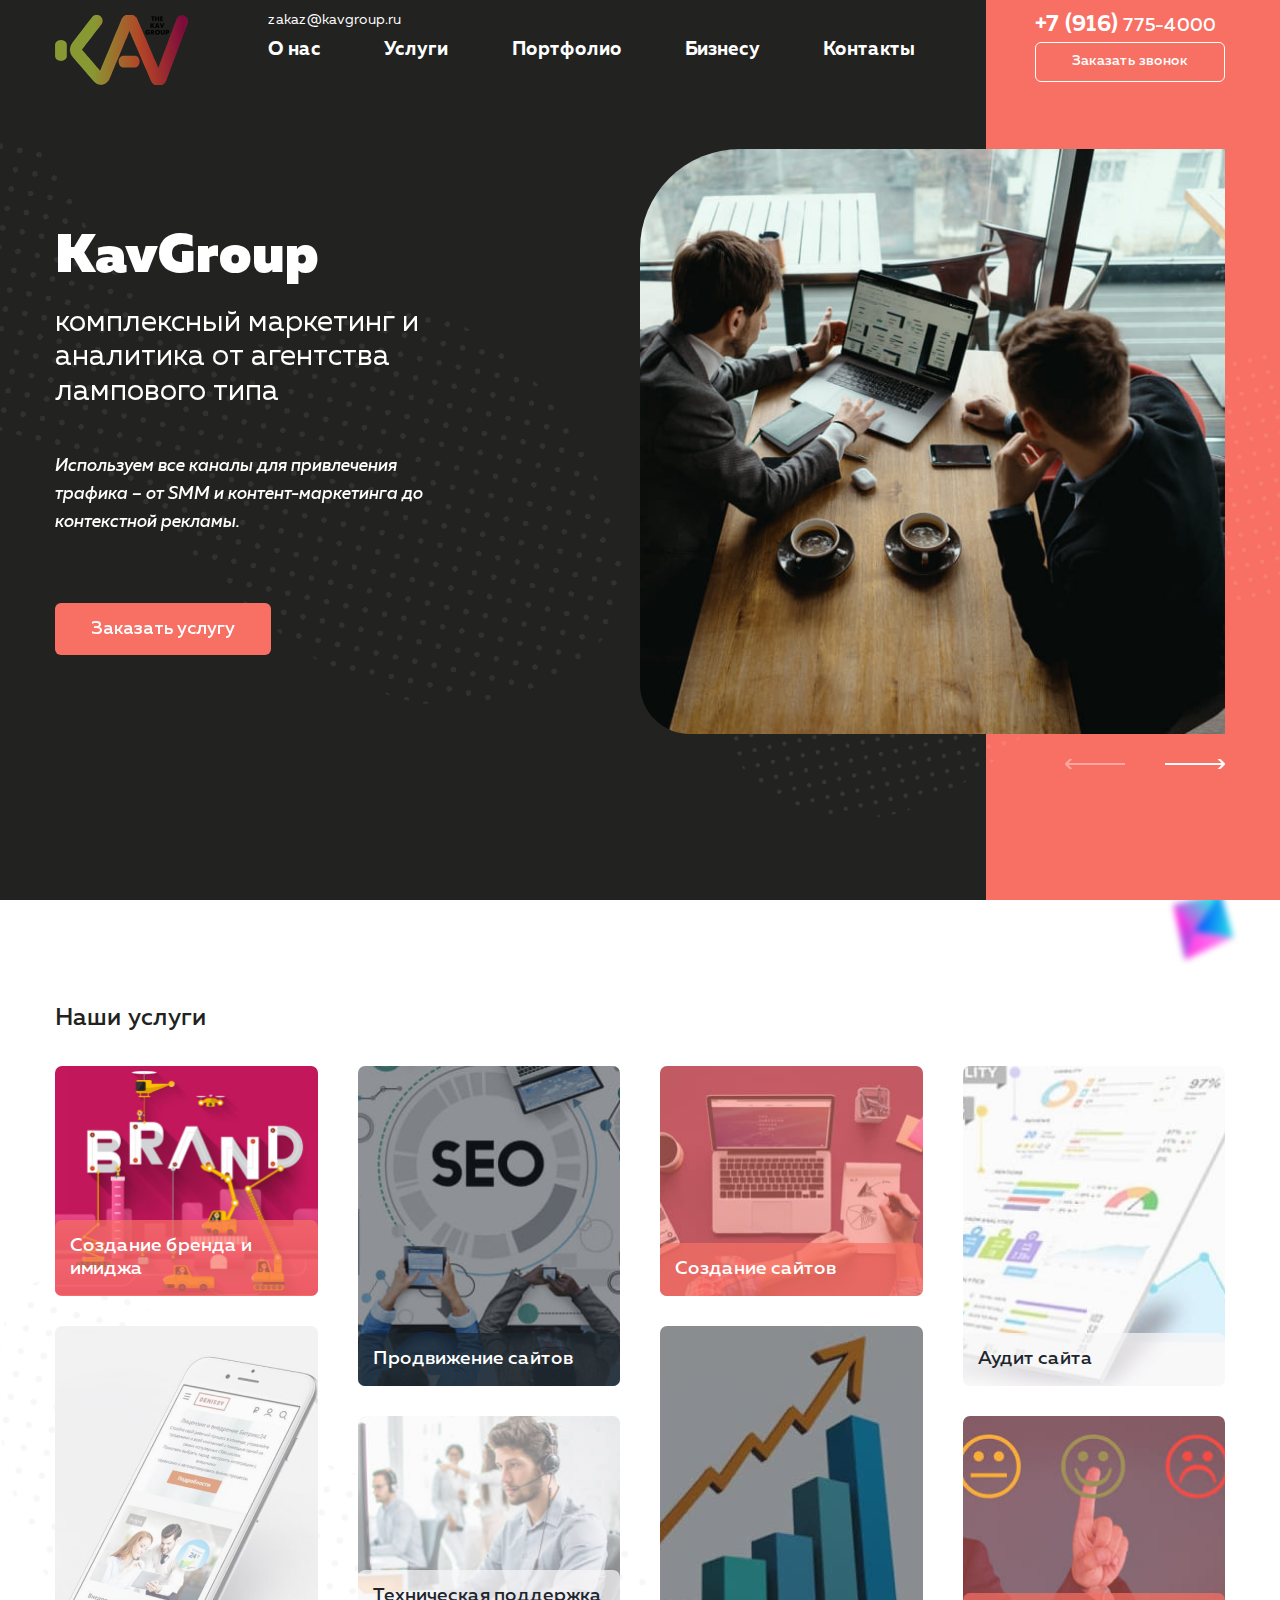
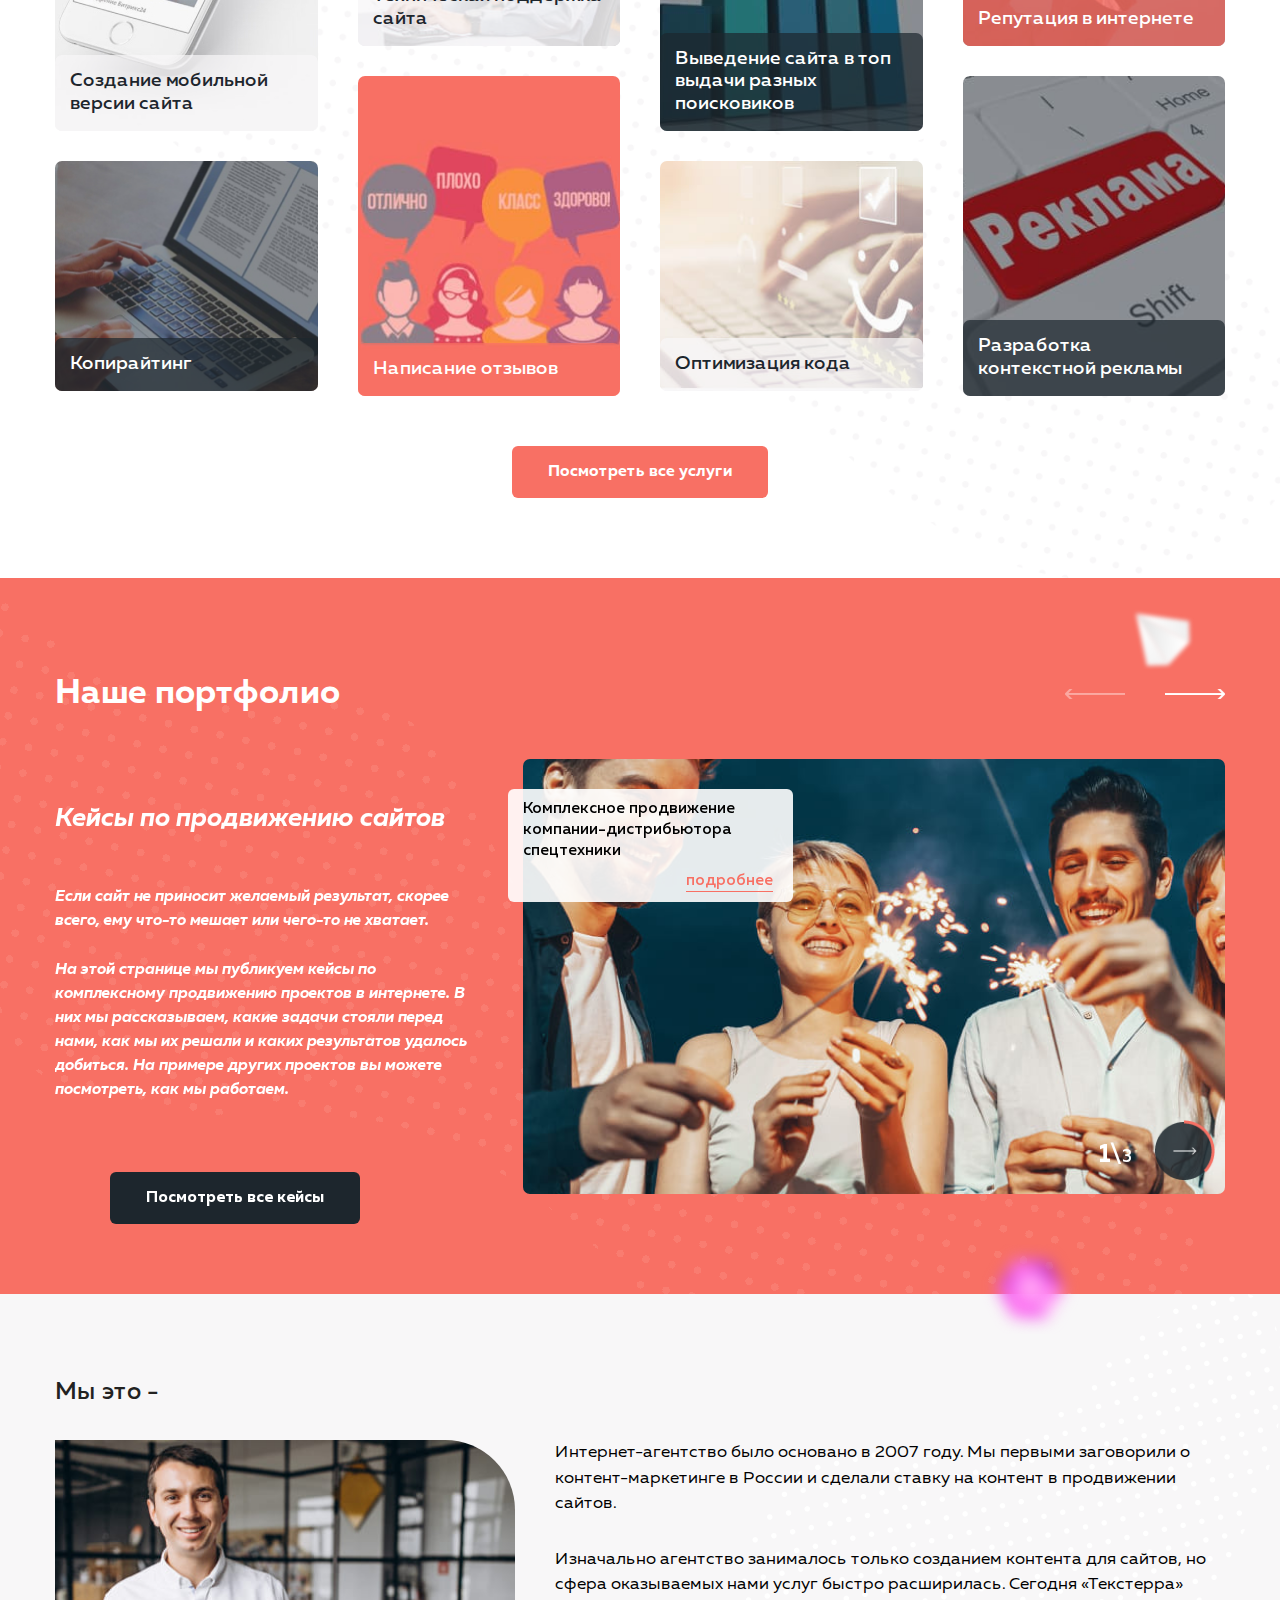
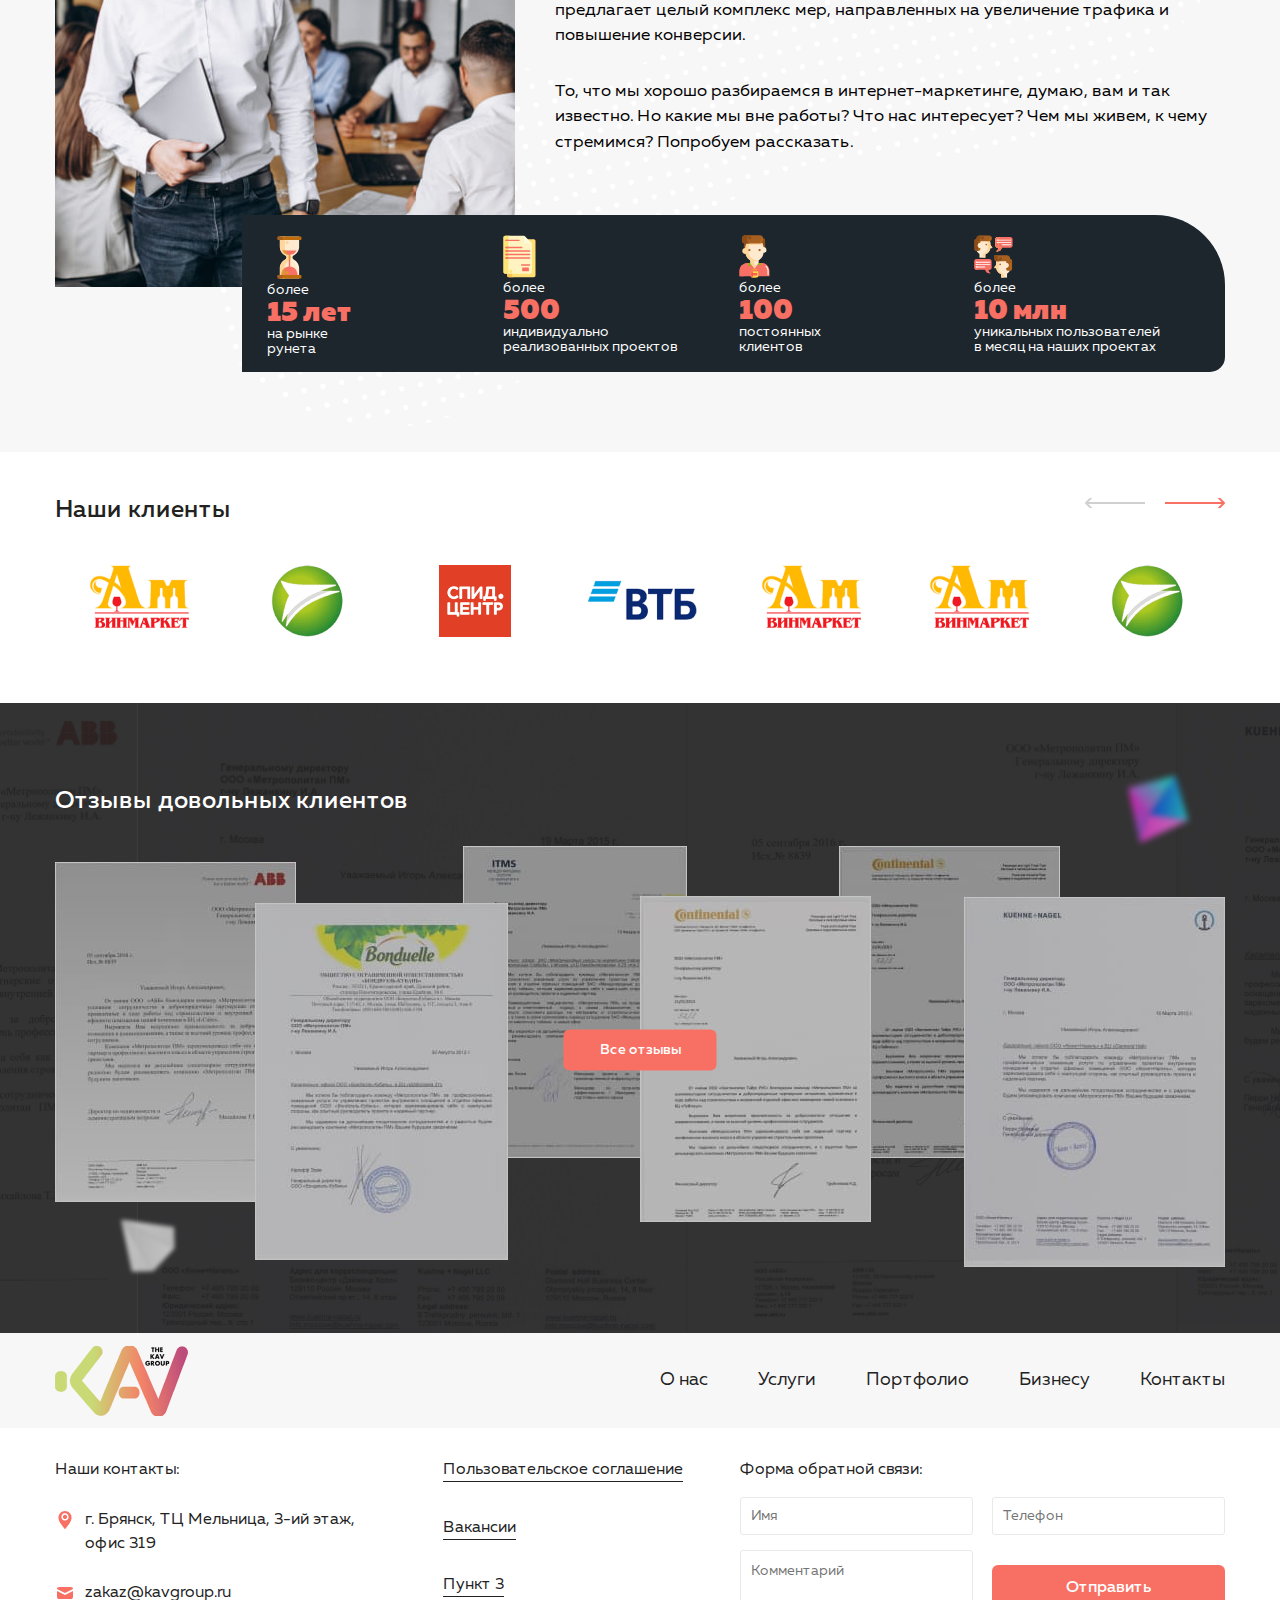
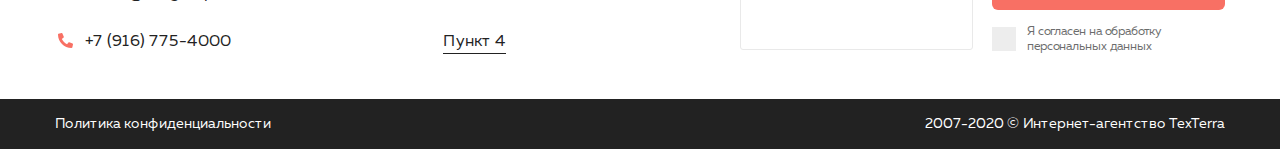
==== commit bae940cf: "ss" ====
--- a/index.html
+++ b/index.html
@@ -56,23 +56,40 @@
           </div>
         </div>
         <div class="header__body">
-          <div class="header__info">
-            <h1 class="header__title">KavGroup</h1>
-            <p class="header__subttle">комплексный маркетинг и аналитика от агентства лампового типа</p>
-            <p class="header__text">Используем все каналы для привлечения трафика – от SMM и контент-маркетинга до контекстной рекламы.</p>
-            <a class="header__btn-body btn btn__white-r" href="#">Заказать услугу</a>
-          </div>
-          <div class="header__slider header__slider_1">
+          <div class="header__slider">
             <div class="header__slide">
+              <div class="header__info">
+                <h1 class="header__title">KavGroup</h1>
+                <p class="header__subttle">комплексный маркетинг и аналитика от агентства лампового типа</p>
+                <p class="header__text">Используем все каналы для привлечения трафика – от SMM и контент-маркетинга до контекстной рекламы.</p>
+                <a class="header__btn-body btn btn__white-r" href="#">Заказать услугу</a>
+              </div>
+              
               <img class="header__silde-bg"  src="image/header_slider/1.jpg" alt="">
-            </div>
+                            
+            </div>  
             <div class="header__slide">
-              <img class="header__silde-bg" src="image/header_slider/1.jpg" alt="">
-            </div>
+              <div class="header__info">
+                <h1 class="header__title">KavGroup</h1>
+                <p class="header__subttle">комплексный маркетинг и аналитика от агентства лампового типа</p>
+                <p class="header__text">Используем все каналы для привлечения трафика – от SMM и контент-маркетинга до контекстной рекламы.</p>
+                <a class="header__btn-body btn btn__white-r" href="#">Заказать услугу</a>
+              </div>             
+              <img class="header__silde-bg"  src="image/header_slider/1.jpg" alt="">
+                          
+            </div> 
             <div class="header__slide">
-              <img class="header__silde-bg" src="image/header_slider/1.jpg" alt="">
-            </div>
-          </div>
+              <div class="header__info">
+                <h1 class="header__title">KavGroup</h1>
+                <p class="header__subttle">комплексный маркетинг и аналитика от агентства лампового типа</p>
+                <p class="header__text">Используем все каналы для привлечения трафика – от SMM и контент-маркетинга до контекстной рекламы.</p>
+                <a class="header__btn-body btn btn__white-r" href="#">Заказать услугу</a>
+              </div>
+              
+              <img class="header__silde-bg"  src="image/header_slider/1.jpg" alt="">
+                            
+            </div>          
+          </div>          
         </div>
       </div>
     </header>
@@ -359,19 +376,19 @@
             <nav class="footer__nav">
               <ul class="footer__list">                                               
                 <li class="footer__item">
-                  <a class="footer__link" href="/about.html">О нас</a>
+                  <a class="footer__link" href="https://alexeysoloberezin.github.io/KAV/about.html">О нас</a>
                 </li>
                 <li class="footer__item">
-                  <a class="footer__link" href="/services.html">Услуги</a>
+                  <a class="footer__link" href="https://alexeysoloberezin.github.io/KAV/services.html">Услуги</a>
                 </li>
                 <li class="footer__item">
-                  <a class="footer__link" href="/portfolio.html">Портфолио</a>
+                  <a class="footer__link" href="https://alexeysoloberezin.github.io/KAV/portfolio.html">Портфолио</a>
                 </li>
                 <li class="footer__item">
-                  <a class="footer__link" href="/business.html">Бизнесу</a>
+                  <a class="footer__link" href="https://alexeysoloberezin.github.io/KAV/business.html">Бизнесу</a>
                 </li>
                 <li class="footer__item">
-                  <a class="footer__link" href="/contacts.html">Контакты</a>
+                  <a class="footer__link" href="№">Контакты</a>
                 </li>
               </ul>
             </nav>
--- a/css/main.css
+++ b/css/main.css
@@ -1,2 +1,2 @@
-@charset "UTF-8";@font-face{font-family:"Muller";src:local("Muller Bold"),local("Muller-Bold"),url("../fonts/MullerBold.woff2") format("woff2"),url("../fonts/MullerBold.woff") format("woff"),url("../fonts/MullerBold.ttf") format("truetype");font-weight:700;font-style:normal}@font-face{font-family:"Muller";src:local("Muller Medium"),local("Muller-Medium"),url("../fonts/MullerMedium.woff2") format("woff2"),url("../fonts/MullerMedium.woff") format("woff"),url("../fonts/MullerMedium.ttf") format("truetype");font-weight:500;font-style:normal}@font-face{font-family:"Muller";src:local("Muller Black"),local("Muller-Black"),url("../fonts/MullerBlack.woff2") format("woff2"),url("../fonts/MullerBlack.woff") format("woff"),url("../fonts/MullerBlack.ttf") format("truetype");font-weight:900;font-style:normal}@font-face{font-family:"Muller";src:local("Muller Medium Italic"),local("Muller-Medium-Italic"),url("../fonts/MullerMediumItalic.woff2") format("woff2"),url("../fonts/MullerMediumItalic.woff") format("woff"),url("../fonts/MullerMediumItalic.ttf") format("truetype");font-weight:500;font-style:italic}@font-face{font-family:"Muller";src:local("Muller Bold Italic"),local("Muller-Bold-Italic"),url("../fonts/MullerBoldItalic.woff2") format("woff2"),url("../fonts/MullerBoldItalic.woff") format("woff"),url("../fonts/MullerBoldItalic.ttf") format("truetype");font-weight:700;font-style:italic}@font-face{font-family:"Muller";src:local("Muller Regular"),local("Muller-Regular"),url("../fonts/MullerRegular.woff2") format("woff2"),url("../fonts/MullerRegular.woff") format("woff"),url("../fonts/MullerRegular.ttf") format("truetype");font-weight:400;font-style:normal}.wrapper{width:100%;min-height:100vh;overflow:hidden}.container{max-width:1210px;margin:0 auto;padding:0 20px}body{font-size:14px;font-family:"Muller"}.burger{width:50px;height:50px;position:relative;flex-shrink:0;cursor:pointer;z-index:301;transform:scale(0.85);display:none}.burger span{width:40px;height:4px;background:#fff;position:absolute;top:50%;left:50%;transform:translate(-50%,-50%);transition:0.25s}.burger-line__top{margin-top:-9px}.burger-line__bottom{margin-top:9px}.global__title{font-size:24px;color:#222221;font-weight:500}.slick-arrow{position:absolute;background:none;background-image:url(../image/icons/Arrow.png);background-repeat:no-repeat;background-size:cover;background-position:center;font-size:0;cursor:pointer;width:60px;height:10px}.slick-arrow.slick-prev{transform:rotate(180deg)}.slick-arrow.slick-disabled{opacity:0.4}.dots2-mob{display:none}.dots1{position:absolute;top:50px;left:-50px;opacity:0.8;z-index:1;transform:scale(1.05)}.dots2{position:absolute;bottom:50px;right:-50px;z-index:1}.cube1{position:absolute;top:300px;right:120px;z-index:1}.item4{position:absolute;bottom:100px;right:120px}.treu1{position:absolute;bottom:50px;right:80px;z-index:1}.item1{position:absolute;left:110px;top:190px;z-index:1}.breads{display:flex;padding-top:40px;margin-left:-8px}.breads .bread:last-child:before{display:none}.bread{color:#adadad;font-size:15px;padding:0 8px;position:relative}.bread:before{content:"";position:absolute;top:50%;right:-3px;display:block;width:6px;height:6px;border-radius:50%;background:#F87064;margin-top:-4px}.bread__home{color:#222222}.header{background:#222221;position:relative;color:#fff;height:100vh;padding-bottom:130px;min-height:830px}.header:before{content:"";position:absolute;width:32%;top:0;right:0;height:100%;background:#F87064;z-index:1}.header__row{display:flex;justify-content:space-between;align-items:center;position:relative;z-index:2;padding-top:10px}.header__wrapper{display:flex;flex-direction:column}.header__mail{color:#fff;font-weight:400;position:absolute;top:0;left:0;font-size:14px}.header__nav{flex-grow:1}.header__wrapper-nav{display:flex;align-items:center;position:relative;height:80px;flex-grow:1;margin:0 120px 0 80px}.header__phone{font-weight:500;font-size:18px;color:#fff}.header__phone span{font-weight:700;font-size:22px}.header__wrapper-phone{display:flex;margin-top:-10px;flex-direction:column}.header__ul{display:flex;height:100%;justify-content:space-between;align-items:center}.header__link{font-weight:700;font-size:19px;color:#fff}.header__btn{height:40px;font-size:14px;border:1px solid #Fff}.header__body{display:flex;margin-top:5%;position:relative;z-index:2}.header__info{width:50%;margin-top:80px;padding-right:25px}.header__title{font-weight:900;line-height:56px;font-size:calc(40px + 26 * ((100vw - 320px) / 1650))}.header__subttle{margin-top:21px;max-width:490px;line-height:118%;font-size:calc(20px + 16 * ((100vw - 320px) / 1650))}.header__text{font-weight:500;font-style:italic;margin-top:44px;max-width:385px;line-height:160%;font-size:calc(15px + 4 * ((100vw - 320px) / 1650))}.header__slider{width:50%;position:relative}.header__slider .slick-list{overflow:hidden;border-radius:100px 0 0 50px}.header__slider .slick-track{display:flex}.header__slider .slick-arrow{bottom:-35px;right:0}.header__slider .slick-arrow.slick-prev{right:100px}.header__silde-bg{position:absolute;top:0;left:0;width:100%;height:100%;object-fit:cover}.header__slide{position:relative;height:600px;outline:none;overflow:hidden}.header__btn-body{background:#F87064;min-height:52px;font-size:18px;margin-top:67px}.footer{color:#222222;position:relative}.footer__row{display:flex;justify-content:space-between;align-items:center;height:95px}.footer__row-bg{background:#F8F7F8}.footer__list{display:flex}.footer__item{margin-left:50px}.footer__link{font-size:18px;color:#222222;font-weight:400;white-space:nowrap;transition:0.25s}.footer__link:hover{color:#F87064}.footer__wrapper{display:flex;justify-content:space-between;margin-top:30px}.footer__inner{display:flex;flex-direction:column;justify-content:space-between;margin-right:15px}.footer__text{font-size:16px}.footer__contact{color:#222222;font-size:16px;padding-left:30px;position:relative;max-width:330px}.footer__contact:before{content:"";position:absolute;top:2px;left:0;display:block;width:20px;height:20px;background-repeat:no-repeat;background-size:fill;background-position:center}.footer__geo:before{background-image:url(../image/icons/geo.svg)}.footer__mail:before{background-image:url(../image/icons/mail.svg)}.footer__phone:before{background-image:url(../image/icons/phone.svg);top:0}.footer__linked{font-size:16px;color:#222222;display:inline-block;position:relative;white-space:nowrap}.footer__linked:after{content:"";position:absolute;bottom:0;left:0;display:block;width:100%;height:1px;background:#222;transition:0.25s}.footer__linked:hover:after{transform:scaleX(0)}.footer__form{display:flex;flex-direction:column;width:485px}.footer__from-title{font-size:16px}.footer__form-inner{display:flex;justify-content:space-between;margin-top:15px}.footer__inp{height:38px;background:#FFFFFF;border:1px solid #E9E9E9;border-radius:3px;width:48%;padding-left:10px;transition:0.3s}.footer__inp:focus{border:1px solid rgba(248,112,100,0.7)}.footer__textarea{background:#FFFFFF;border:1px solid #E9E9E9;border-radius:3px;height:100px;width:48%;transition:0.3;resize:none;padding:10px 15px 15px 10px}.footer__textarea:focus{border:1px solid #F87064}.footer__form-wrapper{display:flex;width:48%;flex-direction:column}.footer__btn{margin-top:15px;height:45px;font-weight:700;font-size:16px}.footer__checkbox{position:absolute;visibility:hidden;opacity:0;height:0px;width:0px;overflow:hidden}.footer__checkbox-label{font-size:12px;color:#6B6C6C;padding-left:35px;line-height:120%;position:relative;margin-top:15px;cursor:pointer}.footer__checkbox-label:before{content:"";position:absolute;top:2px;left:0;display:block;width:24px;height:24px;background:#ededed}.footer__checkbox-label:after{content:"";position:absolute;top:8px;left:6px;display:block;width:12px;height:12px;background-image:url(../image/icons/ok.svg);background-repeat:no-repeat;transform:scale(0);background-position:center;transition:0.2s}.footer__checkbox:checked~.footer__checkbox-label:after{transform:scale(1)}.footer__inline{background:#222;margin-top:45px}.footer__inline-wrapper{display:flex;justify-content:space-between;align-items:center;height:50px}.footer__txt{color:#fff;font-size:14px}@media (max-width:1630px){.cube1{right:20px;top:250px}.dots1,.dots2{transform:scale(0.9)}.item1{left:30px;top:160px}.header:before{width:28%}.item4{right:20px;z-index:-1}}@media (max-width:1470px){.treu1{bottom:123px;right:3px}}@media (max-width:1370px){.cube1,.item1,.treu1{display:none}.dots1{left:-190px;transform:scale(0.75)}.header:before{width:23%}.item4{display:none}}@media (max-width:1150px){.dots1{opacity:0.4}.dots2{display:none}.header{min-height:750px;height:initial}.header__wrapper-nav{margin:0 60px 0 30px}.header:before{width:22%}.header__slide{height:500px}.header__subttle{margin-top:13px}.header__info{margin-top:45px}.header__text{margin-top:25px}.header__btn-body{margin-top:30px}.footer__form{width:550px}}@media (max-width:1000px){.header:before{width:24%}.header__wrapper-nav{margin:0 50px 0 30px}}@media (max-width:890px){.burger{display:block}.window{width:100vw;height:100vh;background:rgba(0,0,0,0.4);position:fixed;top:0;left:0;z-index:1200;display:none}.window-active{display:block}.header{min-height:650px}.header__wrapper-nav{position:static}.header__body{margin-top:2%}.header__item{margin:0}.header__burger-close{height:50px;background:rgba(34,34,34,0.9);position:absolute;top:0;left:0;width:100%}.header__burger-close:before{content:"";position:absolute;top:50%;left:50%;transform:translate(-50%,-50%);display:block;width:25px;height:25px;background-image:url(../image/icons/close.svg);background-repeat:no-repeat;background-size:cover;background-position:center}.header__nav{position:fixed;width:100vw;padding:70px 0 30px 0;background:#fff;top:-900px;right:0;transition:0.6s ease-in-out;z-index:1200;box-shadow:0px 0px 5px 5px rgba(0,0,0,0.1);border-bottom:1px solid #Fff}.header__btn{width:200px;margin:0 auto}.header__mail{position:relative;margin:0 auto;font-size:16px;text-align:center;font-weight:500}.header__phone span{font-size:18px;font-weight:500}.header__ul{display:flex;flex-direction:column;text-align:center;align-items:center;overflow-y:auto}.header__phone{margin:4px auto}.header__nav-active{top:0}.header__btn{background:#222!important}.header__link,.header__phone{color:#222}.header__row{z-index:initial}.header:before{width:220px}.header__slide{height:420px}.footer__row{height:70px}.footer__nav{display:none}.footer .burger span{background:#222}.footer__logo img{max-width:60%;object-fit:cover}}@media (max-width:860px){.footer__wrapper{flex-wrap:wrap}.footer__inner{width:48%;margin-right:0}.footer__item{margin-left:25px}.footer__link{font-size:17px}.footer__checkbox-label{max-width:250px}.footer__linked{white-space:normal;line-height:120%;text-decoration:underline}.footer__linked:after{content:none}.footer__form{order:-1;width:100%;margin-bottom:25px}.footer__contact{margin:5px 0}}@media (max-width:660px){.dots1{display:none}.header{padding-bottom:90px}.header__body{flex-direction:column}.header__info,.header__slider{width:100%}.header:before{display:none}.header__slider .slick-list{border-radius:0 100px 50px 0}.header__slider .slick-arrow{left:0;right:initial}.header__slider .slick-next{left:80px}.header__info{margin-top:20px}.header__slide{height:380px}.header__slider{margin-top:40px}.dots2-mob{display:block;position:absolute;top:-211px;right:-212px;opacity:0.5}.header__link-active:before{bottom:5px!important;height:2px!important;left:1px!important}}@media (max-width:570px){.footer__inline-wrapper{flex-direction:column;justify-content:space-around;height:initial;padding:10px 0;text-align:center;align-items:center}}@media (max-width:440px){.header__subttle{margin-top:5px}.header__text{margin-top:15px}.header__btn-body{margin-top:15px}.header__slide{height:310px}.footer__checkbox-label{padding-top:20px;padding-left:0;top:5px}.footer__checkbox-label:before{top:-9px}.footer__checkbox-label:after{top:-3px}.footer__textarea{height:125px}}@media (max-width:400px){.footer__inner{width:100%}.footer__itemed{margin:4px 0}.footer__inline{margin-top:25px}}@media (max-width:321px){.header__nav{border-left:none}}.btn{display:inline-flex;align-items:center;justify-content:center;text-align:center;padding:10px 36px;transition:0.3s ease-in-out;color:#fff;font-weight:500;cursor:pointer;border-radius:6px}.btn__white-h:hover{background:#fff;color:#F87064}.btn__white-r{background:#F87064}.btn__white-r:hover{background:#db5044}.btn__black{background:#1D262D;min-height:52px}.btn__black:hover{background:#374652}.header__link-active{position:relative}.header__link-active:before{content:"";position:absolute;bottom:-1px;left:0;width:100%;height:4px;background:#F87064;border-radius:15px}.active-burger .burger-line__center{opacity:0;transform:translate(-100%,-50%)}.active-burger .burger-line__top{transform:translate(-50%,210%) rotate(-45deg)}.active-burger .burger-line__bottom{transform:translate(-50%,-210%) rotate(45deg)}.services{padding-bottom:80px;padding-top:100px;position:relative}.services .cube3{position:absolute;bottom:30%;left:100px;z-index:-1}.services .dots3{position:absolute;bottom:0;right:0;z-index:-1}.services .treu2{position:absolute;top:25%;z-index:-1;right:30px}.services__wrapper{display:flex;justify-content:space-between}.services__inner{width:25%;margin:0 -15px}.services__subtitle{font-weight:500;padding:15px;font-size:19px;line-height:120%;position:relative;border-radius:7px 7px 0 0;z-index:3;background:rgba(29,38,45,0.7);color:#fff;width:100%}.services .lvlh1{height:230px}.services .lvlh2{height:405px}.services .lvlh3{height:320px}.services .silver .services__subtitle{background:rgba(248,247,248,0.7);color:#1D262D}.services .orange .services__subtitle{background:rgba(248,112,100,0.7);color:#fff}.services__block{position:relative;margin:30px 15px;border-radius:7px;overflow:hidden;display:flex;align-items:flex-end;transition:0.25s}.services__btn-wrapper{display:flex;justify-content:center}.services__btn{margin:20px auto 0;min-height:52px;font-weight:700;font-size:16px}.services__img-bg{position:absolute;top:0;left:0;width:100%;height:100%;object-fit:cover;z-index:2}.aboutus{padding-bottom:80px;padding-top:80px;position:relative;background:#F8F7F8}.aboutus__wrapper{display:flex;margin-top:30px}.aboutus .dots4{position:absolute;top:0;z-index:1;right:0}.aboutus__image{width:460px;position:relative;z-index:3;flex-shrink:0}.aboutus__image img{border-radius:0 70px 20px 0}.aboutus__text{font-size:17px;left:120%;margin-left:40px;z-index:2;padding-bottom:130px;position:static}.aboutus__text p{margin-bottom:30px}.aboutus__trigers{display:flex;justify-content:space-between;background:#1D262D;width:84%;margin-left:16%;border-radius:0 70px 15px 0;padding:20px 15px 15px 25px;margin-top:-100px;position:relative;z-index:4}.aboutus__triger{display:flex;flex-direction:column;width:25%;padding-right:42px;align-items:start}.aboutus__triger img{margin-bottom:3px}.aboutus__txt{color:#fff;line-height:110%;font-size:14px}.aboutus__nomber{color:#F87064;font-weight:900;font-size:28px;line-height:1}.dots5{position:absolute;top:-100px;left:0;opacity:0.9}.dots6{position:absolute;top:60px;right:175px;opacity:0.7}.treu3{position:absolute;top:80px;right:80px}.item2{position:absolute;bottom:-40px;right:200px;z-index:2}.portfolio{background:#F87064;padding:90px 0 70px 0;color:#fff;position:relative}.portfolio-container{position:relative}.portfolio__btn-next{position:absolute;top:452px;right:30px;width:60px;z-index:3;height:60px;background-image:url(../image/icons/right.png);background-repeat:no-repeat;background-size:contain;background-position:center;cursor:pointer}.portfolio__title{font-weight:700;font-size:34px;max-width:300px}.portfolio__slides{position:relative;padding-top:40px}.portfolio__slides .slick-list{overflow:hidden;outline:none}.portfolio__slides .slick-arrow{top:-30px;right:0}.portfolio__slides .slick-arrow.slick-prev{right:100px}.portfolio__slides .slick-track{display:flex}.portfolio .pagingInfo{position:absolute;top:468px;z-index:3;right:113px;font-size:17px;font-weight:500}.portfolio .pagingInfo:first-letter{font-size:26px;font-weight:700}.portfolio__slide{display:flex;justify-content:space-between;outline:none}.portfolio__wrapper{padding-right:35px}.portfolio__wrapper-image{height:435px;flex:0 0 auto;width:60%;position:relative;border-radius:7px}.portfolio__subtitle{font-size:26px;font-weight:700;font-style:italic;margin-top:45px;line-height:120%}.portfolio__inner{margin-top:50px}.portfolio__text{font-size:16px;font-weight:700;font-style:italic;margin-top:25px}.portfolio__btn{margin:70px 0 0 55px;font-size:16px;font-weight:700}.portfolio__image{position:absolute;top:0;left:0;width:100%;height:100%;object-fit:cover;border-radius:7px}.portfolio__block{font-size:16px;font-weight:500;padding:10px 20px 10px 15px;position:absolute;z-index:4;top:30px;left:-15px;max-width:285px;background:rgba(255,255,255,0.9);color:#000;border-radius:6px;line-height:130%;display:flex;flex-direction:column}.portfolio__link-wrapper{display:flex;justify-content:flex-end}.portfolio__link{display:inline-block;color:#F87064;font-weight:500;font-size:16px;position:relative;padding-bottom:3pxs;margin-top:10px}.portfolio__link:before{position:absolute;content:"";bottom:0;left:0;width:100%;height:1px;background:#F87064;transform:scaleX(1);transition:0.25s}.portfolio__link:hover:before{transform:scaleX(0)}.partners{padding:40px 0}.partners__slides{position:relative;padding-top:10px}.partners__slides .slick-list{overflow:hidden;outline:none}.partners__slides .slick-arrow{top:-30px;right:0;background-image:url(../image/icons/Arrow2.svg)}.partners__slides .slick-arrow.slick-disabled{filter:grayscale(1)}.partners__slides .slick-arrow.slick-prev{right:80px}.partners__slides .slick-track{display:flex;align-items:center}.partners__slide{outline:none;display:flex;align-items:center;justify-content:center}.partners__slide img{object-fit:contain;margin:0 auto}.reviews__treu1{position:absolute;top:50px;right:70px;z-index:1;opacity:0.7}.reviews__treu2{position:absolute;bottom:50px;left:100px;z-index:1;opacity:0.7}@media (max-width:1250px){.reviews__treu2{left:30px;bottom:20px}.reviews__treu1{top:20px}}@media (max-width:600px){.reviews__treu2{display:none}.reviews__treu1{display:none}}.reviews{background-image:url(../image/backgounds_fon/bg1.jpg);background-repeat:no-repeat;background-size:cover;background-position:center;min-height:630px;padding:80px 0;position:relative}.reviews__title{color:#fff}.reviews__wrapper{position:relative;margin-top:60px}.reviews__inner{position:absolute}.reviews__inner_1{left:0;z-index:2;top:-17px}.reviews__inner_2{left:17.1%;z-index:3;top:24px}.reviews__inner_3{left:34.9%;z-index:2;top:-33px}.reviews__inner_4{z-index:3;left:50%;top:17px}.reviews__inner_5{left:67%;top:-33px;z-index:2}.reviews__inner_6{right:0;top:18px;z-index:3}.reviews__btn{position:absolute;top:55%;left:50%;transform:translate(-50%,-50%);z-index:5}@media (max-width:1750px){.dots6{display:none}.treu3{top:13px}}@media (max-width:1630px){.services .cube3{left:20px}}@media (max-width:1400px){.services .cube3{display:none}.services .treu2{top:-30px;right:25px}}@media (max-width:1150px){.services__block{margin:15px 5px}.services__wrapper{margin:0 10px}.services .dots3{display:none}.portfolio__text{margin-top:10px}.portfolio__inner{margin-top:20px}.portfolio__btn{margin:20px 0 0 0}.portfolio__subtitle{margin-top:0}.portfolio__wrapper{padding-right:25px}.portfolio__text{font-size:15px}.portfolio__subtitle{font-size:24px}.aboutus__triger{padding-right:15px}.dots4{display:none}.reviews__inner_2{left:14%}.reviews__inner_4{left:46%}.reviews__inner_5{left:63%}}@media (max-width:975px){.reviews__inner_6{display:none}.reviews__inner_5{right:0;left:initial}.reviews__inner_4{left:57%}}@media (max-width:930px){.aboutus__image{width:40%}.aboutus__text{font-size:16px}.aboutus__trigers{width:100%;margin-left:0;margin-top:20px}.aboutus__text{padding-bottom:0}.aboutus__text{margin-left:20px}.aboutus__text p{margin-bottom:15px}}@media (max-width:900px){.services__wrapper .services__inner:last-child{display:none}.services__inner{width:33.333%}}@media (max-width:770px){.reviews__inner_5{display:none}.reviews__inner_4{right:0;left:initial}.reviews__inner_3{left:44%}}@media (max-width:740px){.services .treu2{display:none}.services{padding-bottom:50px;padding-top:50px}.services .lvlh1{height:180px}.services .lvlh2{height:300px}.services .lvlh3{height:240px}.services__subtitle{font-size:16px}.portfolio__slide{flex-direction:column}.portfolio__wrapper-image{width:100%}.portfolio__btn-next{bottom:10px;top:initial}.portfolio .pagingInfo{bottom:15px;top:initial}.portfolio__block{left:5px;top:10px}.portfolio__wrapper-image{margin-top:30px}.dots5{display:none}.item2{display:none}.treu3{right:10px;opacity:0.8}.aboutus__triger{padding-right:5px}}@media (max-width:640px){.reviews__inner_4{display:none}.reviews__inner_3{right:0;left:initial;z-index:1}.reviews__inner_2{left:31%}}@media (max-width:550px){.services__inner{width:52.5%}.services__wrapper .services__inner:nth-child(3){display:none}.services .lvlh1{height:170px}.services .lvlh2{height:260px}.services .lvlh3{height:214px}.services__subtitle{font-size:16px}.aboutus{padding:60px 0 60px 0}.aboutus__wrapper{flex-direction:column}.aboutus__text{margin-left:0}.aboutus__image{width:100%;margin-bottom:20px}.aboutus__trigers{flex-wrap:wrap;border-radius:0 44px 15px 0}.aboutus__triger{width:50%;margin:10px 0}}@media (max-width:500px){.portfolio__slides .slick-arrow{top:5px;left:0}.portfolio__slides .slick-arrow.slick-next{left:80px}.portfolio__block{font-size:15px;padding:11px 15px 10px 15px;max-width:230px}.portfolio__wrapper-image{height:300px}.portfolio__title{font-size:32px}.portfolio__subtitle{font-size:22px}.partners__slides .slick-next{left:80px}.partners__slides{padding-top:0}.partners__slide img{transform:scale(0.75)}.reviews__inner_1{top:10px}.reviews__inner_2{top:85px;left:initial;right:30px}.reviews{padding:45px 0}}@media (max-width:400px){.services .lvlh1{height:170px}.services .lvlh2{height:210px}.services .lvlh3{height:190px}.services__subtitle{font-size:15px;padding:10px}.services__btn{margin:10px auto 0}}@media (max-width:375px){.reviews__inner_2{display:none}.reviews{padding:50px 0 0px}}@media (max-width:360px){.services__block{margin:15px 0}.services__wrapper{margin:0 15px}}.header-min{height:105px;min-height:initial;padding:0}.header-min .cube1,.header-min .dots1,.header-min .dots2,.header-min .dots2-mob,.header-min .treu1{display:none}.dots3{bottom:20%}.services__block-mob{display:none}.services-all{padding-top:30px}@media (max-width:550px){.services__block-mob{display:flex}}.business__title{font-weight:700;margin-bottom:40px;line-height:120%;font-size:calc(29px + 7 * ((100vw - 320px) / 1650))}.business .header__subttle{font-size:16px;font-weight:500;font-style:italic;line-height:170%;max-width:500px}.business .header__punkts{font-size:16px;font-weight:500;font-style:italic;line-height:130%;max-width:500px}.business .header__punkts li{margin:30px 0}.business .header__info{margin-top:45px}.advantages__treu1{position:absolute;bottom:13%;right:100px;z-index:-1}.advantages{position:relative;background:#ffffff}.advantages .global__title{background:#fff;padding:20px 40px;line-height:130%}.advantages__wrapper{display:flex;flex-direction:column;background:#F8F7F8;padding:25px;margin:80px 0}.advantages__inner{display:flex;background:#fff;padding:0px 15px 25px 40px}.advantages__advenage{width:25%}.advantages__text{font-size:16px;font-weight:normal;color:#000;line-height:140%;max-width:233px;margin-top:15px;padding-right:10px}.aboutus-bus__teu1{position:absolute;bottom:25%;left:100px}.aboutus-bus{overflow:hidden}.aboutus-bus .aboutus__text{margin-left:0;margin-top:130px;padding-right:40px;padding-bottom:0}.aboutus-bus .aboutus__wrapper{margin-top:-30px}.aboutus-bus .aboutus__image img{border-radius:100px 0 0 50px}.pagingInfo-business{position:absolute;bottom:10px;right:90px;font-size:16px;color:#1D262D;font-weight:500}.pagingInfo-business:first-letter{font-size:22px;font-weight:700}.container__aboutus-business{position:relative}.aboutus-business{background:#Fff}.treu9{position:absolute;bottom:20%;left:70px}.aboutus__slider{display:flex;position:relative;outline:none;margin-top:-145px}.aboutus__slider .slick-list{overflow:hidden;outline:none}.aboutus__slider .slick-arrow{bottom:0;right:0;background-image:url(../image/icons/right.png);width:55px;height:55px;z-index:1000!important}.aboutus__slider .slick-arrow.slick-prev{right:118px;bottom:-2px}.aboutus__slider .slick-track{display:flex;outline:none}.aboutus__slider .slick-arrow.slick-prev.slick-disabled{background-image:url(../image/icons/left.png);transform:none}.aboutus__slider .slick-arrow.slick-next.slick-disabled{background-image:url(../image/icons/left.png);transform:rotate(180deg)}.aboutus__slider .aboutus__stap{background:#1D262D;border-radius:0 100px 20px 0;width:76%;margin-left:24%;padding:20px 40px 30px 40px;transform:translateY(125px);position:relative;z-index:10}.aboutus__slider .aboutus__text{margin-top:120px}.aboutus__slider .aboutus__stap-title{color:#fff;font-weight:900;line-height:105%;font-size:50px}.aboutus__slider .aboutus__stap-subtitle{color:#fff;font-size:24px}.aboutus-business__title{max-width:250px}.aboutus__slide{outline:none}.team{background-image:url(../image/backgounds_fon/bg2.jpg);background-repeat:no-repeat;background-size:cover;background-position:center;padding:80px 0 100px 0;position:relative}.team__treu{position:absolute;top:10%;right:70px}.team__slider{position:relative}.team__slider .slick-list{overflow:hidden;outline:none}.team__slider .slick-arrow{top:-20px;right:0}.team__slider .slick-arrow.slick-prev{right:100px}.team__slider .slick-track{display:flex;outline:none}.team .global__title{color:#fff}.team__slide{outline:none}.team__wrapper-1{display:flex;justify-content:space-around;margin:0 11%;margin-top:50px}.team__wrapper-3{display:flex;justify-content:space-around}.team__inner{position:relative;height:365px;display:flex;align-items:flex-end;border-radius:7px;overflow:hidden}.team__inner-2{width:23%}.team__inner-1{width:27%;height:320px}.team__photo{position:absolute;width:100%;height:100%;top:0;left:0;object-fit:cover}.team__box{position:relative;z-index:3;background:#F87064;padding:15px;width:100%;color:#fff;font-weight:500;border-radius:5px 5px 0 0;font-size:16px;line-height:110%}.team__status{font-size:18px}.team__wrapper-2{display:flex;justify-content:space-between;position:relative;z-index:3;margin-top:-230px}@media (max-width:1590px){.aboutus-bus__teu1{bottom:6%;left:15px}.team__treu{top:20%;right:10px}}@media (max-width:1400px){.aboutus-bus__teu1{display:none}.team__treu{display:none}}@media (max-width:1110px){.aboutus-bus .aboutus__wrapper{margin-top:30px}.aboutus-bus .aboutus__text{margin-top:15px}.treu9{display:none}}@media (max-width:970px){.advantages__treu1{display:none}.business__title{margin-bottom:15px}.business .header__punkts li{margin:25px 0}.business .header__btn-body{margin-top:10px}.aboutus__slider .aboutus__stap{width:39%;margin-left:61%;padding:13px 40px 10px 35px;transform:translateY(91px);border-radius:41px 0 0 13px}.aboutus__slider .aboutus__text{margin-top:90px;margin-left:25px;padding-bottom:80px}.aboutus__slider{margin-top:-100px}.aboutus__slider .aboutus__stap-title{font-size:35px;font-weight:700}.aboutus__slider .aboutus__stap-subtitle{line-height:110%}}@media (max-width:920px){.aboutus__image{height:322px;width:322px}.aboutus__image img{width:100%;height:100%;object-fit:cover}.aboutus-bus .aboutus__text{padding-right:20px}}@media (max-width:860px){.advantages__inner{flex-wrap:wrap}.advantages__advenage{width:50%;margin:13px 0}}@media (max-width:850px){.team__inner-1,.team__inner-2{width:31%}.team__inner{height:320px}.team__wrapper-3{margin-top:-150px;position:relative;z-index:5}.team__wrapper-3 .team__inner{width:37%}}@media (max-width:830px){.business .header__punkts li{margin:15px 0}}@media (max-width:690px){.aboutus__image{height:292px;width:266px}.aboutus__slider .aboutus__image{margin-top:65px}.aboutus__slider .aboutus__image img{border-radius:0 5px 5px 0}.aboutus__slider .aboutus__stap-title{font-size:27px}.aboutus__slider .aboutus__stap-subtitle{font-size:19px;white-space:nowrap}.aboutus__slider .aboutus__stap{border-radius:5px;display:inline-flex;align-items:center;flex-wrap:nowrap;margin-left:0;width:initial}.aboutus__sliders .aboutus__slider{margin-top:-75px}.aboutus__stap-title{order:-1}.aboutus__slider .aboutus__stap-subtitle{margin-left:20px;margin-top:2px}.aboutus__slider .aboutus__text{padding-bottom:60px;margin-top:70px}.aboutus__slider{margin-top:-85px}}@media (max-width:630px){.advantages__text{padding-right:15px}.advantages__inner{padding:0 0 25px 0}.advantages .global__title{padding:20px 0px 10px}.advantages__wrapper{padding:0;margin:25px 0}}@media (max-width:550px){.aboutus__image{height:initial;width:100%}.team{padding:50px 0 100px 0}.team__slider{margin-top:30px}.team__slider .slick-arrow{right:initial;left:0}.team__slider .slick-arrow.slick-next{left:80px}.team__status{font-size:17px}.aboutus-bus .aboutus__wrapper{margin-top:10px}.aboutus__slider .aboutus__text{margin-top:0px;margin-left:0}}@media (max-width:530px){.business .header__info{padding-right:0}.team__inner-1{width:40%}.team__inner-2{width:32%}.team__wrapper-3 .team__inner{width:44%}.team__wrapper-2{margin-top:-190px}}@media (max-width:445px){.advantages__advenage{width:100%;display:flex;flex-direction:column;align-items:center;text-align:center}.aboutus__slider .aboutus__stap{padding:10px 36px 5px 14px}.aboutus__slider .aboutus__stap-title{font-size:23px}}.aboutfull{font-size:16px;padding-bottom:70px;padding-top:60px;position:relative}.aboutfull__title{font-size:34px;line-height:115%;font-weight:500;color:#222;margin-bottom:30px}.aboutfull__treu1{position:absolute;z-index:-1;right:50px;top:20%}.aboutfull__treu2{position:absolute;z-index:-1;right:100px;top:40%}.aboutfull__cube1{position:absolute;z-index:-1;bottom:20%;left:78px}.aboutfull__dots1{position:absolute;z-index:-2;top:30%;right:0}.aboutfull__wrapper{display:flex}.aboutfull__image{flex-shrink:0;width:40%}.aboutfull__image_1{margin-left:-40px}.aboutfull__image_2{margin-right:-40px}.aboutfull__man_1{border-radius:0 100px 50px 0}.aboutfull__man_2{border-radius:100px 0 0 50px}.aboutfull__inner-1{margin-left:35px}.aboutfull__inner-2{margin-right:35px}.aboutfull__title-2{font-size:24px;line-height:115%;font-weight:500;color:#222;margin-bottom:25px}.aboutfull__text{margin-bottom:20px}.aboutfull__list{display:flex;flex-direction:column;margin-left:15px;margin-top:20px;margin-bottom:40px}.aboutfull__item{margin:7px 0;position:relative;padding-left:20px}.aboutfull__item:before{content:"";position:absolute;top:7px;left:0;display:block;width:8px;height:8px;background:#F87064;border-radius:50%}.aboutfull__title-3{font-size:20px;line-height:115%;font-weight:500;margin-bottom:25px;color:#222}.aboutfull__block{display:flex;flex-direction:column;border:15px solid #F8F7F8;position:relative;padding:40px 230px 50px 40px;margin-top:60px;margin-bottom:50px;background:#ffffff}.aboutfull__mintitle{line-height:1.1;color:#3B3B45;font-size:calc(20px + 20 * ((100vw - 320px) / 1650))}.aboutfull__box{display:flex;margin-top:35px}.aboutfull__inp{border-bottom:1px solid #F87064;background:none;outline:none;margin-right:25px;font-size:calc(17px + 4 * ((100vw - 320px) / 1650))}.aboutfull__inp::placeholder{color:#C0C0C0}.aboutfull__line{display:flex;flex-direction:column;width:33%;color:#282828}.aboutfull__label{font-size:15px}.aboutfull__btn{width:33%;height:50px;line-height:1.1}.aboutfull__girl{position:absolute;right:20px;bottom:0}.aboutfull__list-2{margin-left:15px}.aboutfull__item-2{margin:9px 0}.aboutfull__wrapper-2{margin-top:40px;display:flex}@media (max-width:1600px){.aboutfull__treu1{top:0px}.aboutfull__treu2{opacity:0.5;bottom:0px;right:20px;top:initial}.aboutfull__cube1{display:none}}@media (max-width:990px){.aboutfull__block{padding:24px 40px 40px 40px}.aboutfull__girl{display:none}.aboutfull__box{margin-top:25px}}@media (max-width:880px){.aboutfull{padding-top:30px}.aboutfull__dots1{display:none}.aboutfull__wrapper{flex-direction:column}.aboutfull__image_1{margin-left:0}.aboutfull__image_2{margin-right:0}.aboutfull__image{width:initial}.aboutfull__title{margin-bottom:20px}.aboutfull__title-2{margin-top:30px}.aboutfull__man_2{border-radius:0 100px 50px 0}.aboutfull__inner{margin:0}}@media (max-width:800px){.aboutfull__box{flex-direction:column;align-items:center}.aboutfull__inp{margin-right:0}.aboutfull__line{margin-bottom:20px;width:50%}.aboutfull__mintitle{text-align:center}.aboutfull__label{text-align:left}.aboutfull__btn{width:50%}}@media (max-width:600px){.aboutfull__treu2{display:none}.aboutfull__line{width:100%}.aboutfull__mintitle{text-align:left}.aboutfull__btn{width:100%}.aboutfull__block{margin-top:40px;border:none;box-shadow:0 0 5px 5px rgba(0,0,0,0.03);padding:24px 30px 35px 30px}}@media (max-width:450px){.aboutfull__block{padding:24px 15px 30px 15px}}.filter{padding-bottom:75px;padding-top:40px}.filter__list{display:flex;flex-wrap:wrap}.filter__item{padding:9px 20px 7px;font-size:14px;color:#1D262D;line-height:1;background:#E8E8E8;border-radius:6px;display:flex;align-items:center;justify-content:center;text-align:center;cursor:pointer;margin:5px 10px 5px 0}.filter__item-active{background:#F87064;color:#fff}.portfolioservis{background:#F8F7F8;padding-top:60px;margin-bottom:30px;position:relative;padding-bottom:50px}.portfolioservis__title{font-weight:500;font-size:calc(28px + 6 * ((100vw - 320px) / 1650));margin-bottom:50px}.portfolioservis__cube2{position:absolute;top:60%;left:50px;z-index:1}.portfolioservis__treu2{position:absolute;right:40px;top:30%;z-index:1}.portfolioservis__wrapper{display:flex;flex-wrap:wrap;justify-content:space-between}.portfolioservis__inner{background:#fff;width:31.5%;display:flex;flex-direction:column;justify-content:space-between;border-radius:7px;overflow:hidden;margin-bottom:30px;position:relative;z-index:5}.portfolioservis__image{position:relative;min-height:225px;display:flex;align-items:flex-end;padding:0 20px 20px 18px}.portfolioservis__image img{position:absolute;top:0;left:0;width:100%;height:100%;object-fit:cover;z-index:1;border-radius:0px}.portfolioservis__subtitle{color:#fff;font-weight:700;font-size:calc(18px + 2 * ((100vw - 320px) / 1650));position:relative;z-index:2}.portfolioservis__text{font-size:calc(15px + 1 * ((100vw - 320px) / 1650));color:#1D262D;padding:25px 0 35px 0;border-bottom:1px solid #F87064;margin:0 18px;line-height:170%;flex-grow:1}.portfolioservis__line{display:flex;justify-content:space-between;align-items:center;padding:15px 17px}.portfolioservis__link{position:relative;font-size:15px;font-weight:500;color:#269CE7}.portfolioservis__link:before{content:"";position:absolute;bottom:4px;left:0;display:block;width:100%;height:1px;background:#269CE7;transform:scaleX(1);transform-origin:left;opacity:0.7;transition:0.3s ease-in-out}.portfolioservis__link:hover:before{transform:scaleX(0)}.portfolioservis__date{font-size:14px;color:#7092B4;align-items:center;display:flex}.portfolioservis__date img{margin-right:5px;margin-top:-2px}@media (max-width:1550px){.portfolioservis__cube2{top:15px;right:40px;left:initial;transform:scale(0.9);opacity:0.7}.portfolioservis__treu2{display:none}}@media (max-width:800px){.portfolioservis__inner{width:48%}.filter{padding-bottom:50px}.portfolioservis__text{padding:20px 0 20px 0;line-height:140%}}@media (max-width:650px){.portfolioservis__cube2{display:none}}@media (max-width:540px){.portfolioservis__inner{width:100%;margin-bottom:15px}.portfolioservis__image{min-height:115px}.portfolioservis__title{margin-bottom:20px}.portfolioservis{padding-top:45px}}
+@charset "UTF-8";@font-face{font-family:"Muller";src:local("Muller Bold"),local("Muller-Bold"),url("../fonts/MullerBold.woff2") format("woff2"),url("../fonts/MullerBold.woff") format("woff"),url("../fonts/MullerBold.ttf") format("truetype");font-weight:700;font-style:normal}@font-face{font-family:"Muller";src:local("Muller Medium"),local("Muller-Medium"),url("../fonts/MullerMedium.woff2") format("woff2"),url("../fonts/MullerMedium.woff") format("woff"),url("../fonts/MullerMedium.ttf") format("truetype");font-weight:500;font-style:normal}@font-face{font-family:"Muller";src:local("Muller Black"),local("Muller-Black"),url("../fonts/MullerBlack.woff2") format("woff2"),url("../fonts/MullerBlack.woff") format("woff"),url("../fonts/MullerBlack.ttf") format("truetype");font-weight:900;font-style:normal}@font-face{font-family:"Muller";src:local("Muller Medium Italic"),local("Muller-Medium-Italic"),url("../fonts/MullerMediumItalic.woff2") format("woff2"),url("../fonts/MullerMediumItalic.woff") format("woff"),url("../fonts/MullerMediumItalic.ttf") format("truetype");font-weight:500;font-style:italic}@font-face{font-family:"Muller";src:local("Muller Bold Italic"),local("Muller-Bold-Italic"),url("../fonts/MullerBoldItalic.woff2") format("woff2"),url("../fonts/MullerBoldItalic.woff") format("woff"),url("../fonts/MullerBoldItalic.ttf") format("truetype");font-weight:700;font-style:italic}@font-face{font-family:"Muller";src:local("Muller Regular"),local("Muller-Regular"),url("../fonts/MullerRegular.woff2") format("woff2"),url("../fonts/MullerRegular.woff") format("woff"),url("../fonts/MullerRegular.ttf") format("truetype");font-weight:400;font-style:normal}.wrapper{width:100%;min-height:100vh;overflow:hidden}.container{max-width:1210px;margin:0 auto;padding:0 20px}body{font-size:14px;font-family:"Muller"}.burger{width:50px;height:50px;position:relative;flex-shrink:0;cursor:pointer;z-index:301;transform:scale(0.85);display:none}.burger span{width:40px;height:4px;background:#fff;position:absolute;top:50%;left:50%;transform:translate(-50%,-50%);transition:0.25s}.burger-line__top{margin-top:-9px}.burger-line__bottom{margin-top:9px}.global__title{font-size:24px;color:#222221;font-weight:500}.slick-arrow{position:absolute;background:none;background-image:url(../image/icons/Arrow.png);background-repeat:no-repeat;background-size:cover;background-position:center;font-size:0;cursor:pointer;width:60px;height:10px}.slick-arrow.slick-prev{transform:rotate(180deg)}.slick-arrow.slick-disabled{opacity:0.4}.dots2-mob{display:none}.dots1{position:absolute;top:50px;left:-50px;opacity:0.8;z-index:1;transform:scale(1.05)}.dots2{position:absolute;bottom:50px;right:-50px;z-index:1}.cube1{position:absolute;top:300px;right:120px;z-index:1}.item4{position:absolute;bottom:100px;right:120px}.treu1{position:absolute;bottom:50px;right:80px;z-index:1}.item1{position:absolute;left:110px;top:190px;z-index:1}.breads{display:flex;padding-top:40px;margin-left:-8px}.breads .bread:last-child:before{display:none}.bread{color:#adadad;font-size:15px;padding:0 8px;position:relative}.bread:before{content:"";position:absolute;top:50%;right:-3px;display:block;width:6px;height:6px;border-radius:50%;background:#F87064;margin-top:-4px}.bread__home{color:#222222}.header{background:#222221;position:relative;color:#fff;height:100vh;padding-bottom:130px;min-height:830px}.header:before{content:"";position:absolute;width:32%;top:0;right:0;height:100%;background:#F87064;z-index:1}.header__row{display:flex;justify-content:space-between;align-items:center;position:relative;z-index:2;padding-top:10px}.header__wrapper{display:flex;flex-direction:column}.header__mail{color:#fff;font-weight:400;position:absolute;top:0;left:0;font-size:14px}.header__nav{flex-grow:1}.header__wrapper-nav{display:flex;align-items:center;position:relative;height:80px;flex-grow:1;margin:0 120px 0 80px}.header__phone{font-weight:500;font-size:18px;color:#fff}.header__phone span{font-weight:700;font-size:22px}.header__wrapper-phone{display:flex;margin-top:-10px;flex-direction:column}.header__ul{display:flex;height:100%;justify-content:space-between;align-items:center}.header__link{font-weight:700;font-size:19px;color:#fff}.header__btn{height:40px;font-size:14px;border:1px solid #Fff}.header__body{margin-top:5%;position:relative;z-index:2}.header__info{margin-top:80px;padding-right:25px}.header__title{font-weight:900;line-height:56px;font-size:calc(40px + 26 * ((100vw - 320px) / 1650))}.header__subttle{margin-top:21px;max-width:490px;line-height:118%;font-size:calc(20px + 16 * ((100vw - 320px) / 1650))}.header__text{font-weight:500;font-style:italic;margin-top:44px;max-width:385px;line-height:160%;font-size:calc(15px + 4 * ((100vw - 320px) / 1650))}.header__body-img{position:relative}.header__slider{position:relative;outline:none}.header__slider .slick-list{overflow:hidden;outline:none}.header__slider .slick-track{display:flex}.header__slider .slick-arrow{bottom:-35px;right:0}.header__slider .slick-arrow.slick-prev{right:100px}.header__silde-bg{border-radius:100px 0 0 50px;width:50%}.header__slide{position:relative;display:flex;outline:none;justify-content:space-between}.header__btn-body{background:#F87064;min-height:52px;font-size:18px;margin-top:67px}.footer{color:#222222;position:relative}.footer__row{display:flex;justify-content:space-between;align-items:center;height:95px}.footer__row-bg{background:#F8F7F8}.footer__list{display:flex}.footer__item{margin-left:50px}.footer__link{font-size:18px;color:#222222;font-weight:400;white-space:nowrap;transition:0.25s}.footer__link:hover{color:#F87064}.footer__wrapper{display:flex;justify-content:space-between;margin-top:30px}.footer__inner{display:flex;flex-direction:column;justify-content:space-between;margin-right:15px}.footer__text{font-size:16px}.footer__contact{color:#222222;font-size:16px;padding-left:30px;position:relative;max-width:330px}.footer__contact:before{content:"";position:absolute;top:2px;left:0;display:block;width:20px;height:20px;background-repeat:no-repeat;background-size:fill;background-position:center}.footer__geo:before{background-image:url(../image/icons/geo.svg)}.footer__mail:before{background-image:url(../image/icons/mail.svg)}.footer__phone:before{background-image:url(../image/icons/phone.svg);top:0}.footer__linked{font-size:16px;color:#222222;display:inline-block;position:relative;white-space:nowrap}.footer__linked:after{content:"";position:absolute;bottom:0;left:0;display:block;width:100%;height:1px;background:#222;transition:0.25s}.footer__linked:hover:after{transform:scaleX(0)}.footer__form{display:flex;flex-direction:column;width:485px}.footer__from-title{font-size:16px}.footer__form-inner{display:flex;justify-content:space-between;margin-top:15px}.footer__inp{height:38px;background:#FFFFFF;border:1px solid #E9E9E9;border-radius:3px;width:48%;padding-left:10px;transition:0.3s}.footer__inp:focus{border:1px solid rgba(248,112,100,0.7)}.footer__textarea{background:#FFFFFF;border:1px solid #E9E9E9;border-radius:3px;height:100px;width:48%;transition:0.3;resize:none;padding:10px 15px 15px 10px}.footer__textarea:focus{border:1px solid #F87064}.footer__form-wrapper{display:flex;width:48%;flex-direction:column}.footer__btn{margin-top:15px;height:45px;font-weight:700;font-size:16px}.footer__checkbox{position:absolute;visibility:hidden;opacity:0;height:0px;width:0px;overflow:hidden}.footer__checkbox-label{font-size:12px;color:#6B6C6C;padding-left:35px;line-height:120%;position:relative;margin-top:15px;cursor:pointer}.footer__checkbox-label:before{content:"";position:absolute;top:2px;left:0;display:block;width:24px;height:24px;background:#ededed}.footer__checkbox-label:after{content:"";position:absolute;top:8px;left:6px;display:block;width:12px;height:12px;background-image:url(../image/icons/ok.svg);background-repeat:no-repeat;transform:scale(0);background-position:center;transition:0.2s}.footer__checkbox:checked~.footer__checkbox-label:after{transform:scale(1)}.footer__inline{background:#222;margin-top:45px}.footer__inline-wrapper{display:flex;justify-content:space-between;align-items:center;height:50px}.footer__txt{color:#fff;font-size:14px}@media (max-width:1630px){.cube1{right:20px;top:250px}.dots1,.dots2{transform:scale(0.9)}.item1{left:30px;top:160px}.header:before{width:28%}.item4{right:20px;z-index:-1}}@media (max-width:1470px){.treu1{bottom:123px;right:3px}}@media (max-width:1370px){.cube1,.item1,.treu1{display:none}.dots1{left:-190px;transform:scale(0.75)}.header:before{width:23%}.item4{display:none}}@media (max-width:1150px){.dots1{opacity:0.4}.dots2{display:none}.header{min-height:750px;height:initial}.header__wrapper-nav{margin:0 60px 0 30px}.header:before{width:22%}.header__subttle{margin-top:13px}.header__info{margin-top:45px}.header__text{margin-top:25px}.header__btn-body{margin-top:30px}.footer__form{width:550px}}@media (max-width:1000px){.header:before{width:24%}.header__wrapper-nav{margin:0 50px 0 30px}}@media (max-width:890px){.burger{display:block}.window{width:100vw;height:100vh;background:rgba(0,0,0,0.4);position:fixed;top:0;left:0;z-index:1200;display:none}.window-active{display:block}.header{min-height:650px}.header__wrapper-nav{position:static}.header__body{margin-top:2%}.header__item{margin:0}.header__burger-close{height:50px;background:rgba(34,34,34,0.9);position:absolute;top:0;left:0;width:100%}.header__burger-close:before{content:"";position:absolute;top:50%;left:50%;transform:translate(-50%,-50%);display:block;width:25px;height:25px;background-image:url(../image/icons/close.svg);background-repeat:no-repeat;background-size:cover;background-position:center}.header__nav{position:fixed;width:100vw;padding:70px 0 30px 0;background:#fff;top:-900px;right:0;transition:0.6s ease-in-out;z-index:1200;box-shadow:0px 0px 5px 5px rgba(0,0,0,0.1);border-bottom:1px solid #Fff}.header__btn{width:200px;margin:0 auto}.header__mail{position:relative;margin:0 auto;font-size:16px;text-align:center;font-weight:500}.header__phone span{font-size:18px;font-weight:500}.header__ul{display:flex;flex-direction:column;text-align:center;align-items:center;overflow-y:auto}.header__phone{margin:4px auto}.header__nav-active{top:0}.header__btn{background:#222!important}.header__link,.header__phone{color:#222}.header__row{z-index:initial}.header:before{width:220px}.footer__row{height:70px}.footer__nav{display:none}.footer .burger span{background:#222}.footer__logo img{max-width:60%;object-fit:cover}}@media (max-width:860px){.footer__wrapper{flex-wrap:wrap}.footer__inner{width:48%;margin-right:0}.footer__item{margin-left:25px}.footer__link{font-size:17px}.footer__checkbox-label{max-width:250px}.footer__linked{white-space:normal;line-height:120%;text-decoration:underline}.footer__linked:after{content:none}.footer__form{order:-1;width:100%;margin-bottom:25px}.footer__contact{margin:5px 0}}@media (max-width:660px){.dots1{display:none}.header{padding-bottom:90px}.header:before{display:none}.header__slide{flex-direction:column}.header__silde-bg{border-radius:0 100px 50px 0;margin-top:25px;width:85%}.header__slider .slick-arrow{top:-10px;bottom:initial;right:0}.header__slider .slick-arrow.slick-prev{right:80px}.header__info{margin-top:20px}.header__slider{margin-top:40px}.dots2-mob{display:block;position:absolute;top:-211px;right:-212px;opacity:0.5}.header__link-active:before{bottom:5px!important;height:2px!important;left:1px!important}}@media (max-width:570px){.footer__inline-wrapper{flex-direction:column;justify-content:space-around;height:initial;padding:10px 0;text-align:center;align-items:center}}@media (max-width:440px){.header__subttle{margin-top:5px}.header__text{margin-top:15px}.header__btn-body{margin-top:15px}.header__slide{height:310px}.footer__checkbox-label{padding-top:20px;padding-left:0;top:5px}.footer__checkbox-label:before{top:-9px}.footer__checkbox-label:after{top:-3px}.footer__textarea{height:125px}}@media (max-width:400px){.footer__inner{width:100%}.footer__itemed{margin:4px 0}.footer__inline{margin-top:25px}}@media (max-width:321px){.header__nav{border-left:none}}.btn{display:inline-flex;align-items:center;justify-content:center;text-align:center;padding:10px 36px;transition:0.3s ease-in-out;color:#fff;font-weight:500;cursor:pointer;border-radius:6px}.btn__white-h:hover{background:#fff;color:#F87064}.btn__white-r{background:#F87064}.btn__white-r:hover{background:#db5044}.btn__black{background:#1D262D;min-height:52px}.btn__black:hover{background:#374652}.header__link-active{position:relative}.header__link-active:before{content:"";position:absolute;bottom:-1px;left:0;width:100%;height:4px;background:#F87064;border-radius:15px}.active-burger .burger-line__center{opacity:0;transform:translate(-100%,-50%)}.active-burger .burger-line__top{transform:translate(-50%,210%) rotate(-45deg)}.active-burger .burger-line__bottom{transform:translate(-50%,-210%) rotate(45deg)}.services{padding-bottom:80px;padding-top:100px;position:relative}.services .cube3{position:absolute;bottom:30%;left:100px;z-index:-1}.services .dots3{position:absolute;bottom:0;right:0;z-index:-1}.services .treu2{position:absolute;top:25%;z-index:-1;right:30px}.services__wrapper{display:flex;justify-content:space-between}.services__inner{width:25%;margin:0 -15px}.services__subtitle{font-weight:500;padding:15px;font-size:19px;line-height:120%;position:relative;border-radius:7px 7px 0 0;z-index:3;background:rgba(29,38,45,0.7);color:#fff;width:100%}.services .lvlh1{height:230px}.services .lvlh2{height:405px}.services .lvlh3{height:320px}.services .silver .services__subtitle{background:rgba(248,247,248,0.7);color:#1D262D}.services .orange .services__subtitle{background:rgba(248,112,100,0.7);color:#fff}.services__block{position:relative;margin:30px 15px;border-radius:7px;overflow:hidden;display:flex;align-items:flex-end;transition:0.25s}.services__btn-wrapper{display:flex;justify-content:center}.services__btn{margin:20px auto 0;min-height:52px;font-weight:700;font-size:16px}.services__img-bg{position:absolute;top:0;left:0;width:100%;height:100%;object-fit:cover;z-index:2}.aboutus{padding-bottom:80px;padding-top:80px;position:relative;background:#F8F7F8}.aboutus__wrapper{display:flex;margin-top:30px}.aboutus .dots4{position:absolute;top:0;z-index:1;right:0}.aboutus__image{width:460px;position:relative;z-index:3;flex-shrink:0}.aboutus__image img{border-radius:0 70px 20px 0}.aboutus__text{font-size:17px;left:120%;margin-left:40px;z-index:2;padding-bottom:130px;position:static}.aboutus__text p{margin-bottom:30px}.aboutus__trigers{display:flex;justify-content:space-between;background:#1D262D;width:84%;margin-left:16%;border-radius:0 70px 15px 0;padding:20px 15px 15px 25px;margin-top:-100px;position:relative;z-index:4}.aboutus__triger{display:flex;flex-direction:column;width:25%;padding-right:42px;align-items:start}.aboutus__triger img{margin-bottom:3px}.aboutus__txt{color:#fff;line-height:110%;font-size:14px}.aboutus__nomber{color:#F87064;font-weight:900;font-size:28px;line-height:1}.dots5{position:absolute;top:-100px;left:0;opacity:0.9}.dots6{position:absolute;top:60px;right:175px;opacity:0.7}.treu3{position:absolute;top:80px;right:80px}.item2{position:absolute;bottom:-40px;right:200px;z-index:2}.portfolio{background:#F87064;padding:90px 0 70px 0;color:#fff;position:relative}.portfolio-container{position:relative}.portfolio__btn-next{position:absolute;top:452px;right:30px;width:60px;z-index:3;height:60px;background-image:url(../image/icons/right.png);background-repeat:no-repeat;background-size:contain;background-position:center;cursor:pointer}.portfolio__title{font-weight:700;font-size:34px;max-width:300px}.portfolio__slides{position:relative;padding-top:40px}.portfolio__slides .slick-list{overflow:hidden;outline:none}.portfolio__slides .slick-arrow{top:-30px;right:0}.portfolio__slides .slick-arrow.slick-prev{right:100px}.portfolio__slides .slick-track{display:flex}.portfolio .pagingInfo{position:absolute;top:468px;z-index:3;right:113px;font-size:17px;font-weight:500}.portfolio .pagingInfo:first-letter{font-size:26px;font-weight:700}.portfolio__slide{display:flex;justify-content:space-between;outline:none}.portfolio__wrapper{padding-right:35px}.portfolio__wrapper-image{height:435px;flex:0 0 auto;width:60%;position:relative;border-radius:7px}.portfolio__subtitle{font-size:26px;font-weight:700;font-style:italic;margin-top:45px;line-height:120%}.portfolio__inner{margin-top:50px}.portfolio__text{font-size:16px;font-weight:700;font-style:italic;margin-top:25px}.portfolio__btn{margin:70px 0 0 55px;font-size:16px;font-weight:700}.portfolio__image{position:absolute;top:0;left:0;width:100%;height:100%;object-fit:cover;border-radius:7px}.portfolio__block{font-size:16px;font-weight:500;padding:10px 20px 10px 15px;position:absolute;z-index:4;top:30px;left:-15px;max-width:285px;background:rgba(255,255,255,0.9);color:#000;border-radius:6px;line-height:130%;display:flex;flex-direction:column}.portfolio__link-wrapper{display:flex;justify-content:flex-end}.portfolio__link{display:inline-block;color:#F87064;font-weight:500;font-size:16px;position:relative;padding-bottom:3pxs;margin-top:10px}.portfolio__link:before{position:absolute;content:"";bottom:0;left:0;width:100%;height:1px;background:#F87064;transform:scaleX(1);transition:0.25s}.portfolio__link:hover:before{transform:scaleX(0)}.partners{padding:40px 0}.partners__slides{position:relative;padding-top:10px}.partners__slides .slick-list{overflow:hidden;outline:none}.partners__slides .slick-arrow{top:-30px;right:0;background-image:url(../image/icons/Arrow2.svg)}.partners__slides .slick-arrow.slick-disabled{filter:grayscale(1)}.partners__slides .slick-arrow.slick-prev{right:80px}.partners__slides .slick-track{display:flex;align-items:center}.partners__slide{outline:none;display:flex;align-items:center;justify-content:center}.partners__slide img{object-fit:contain;margin:0 auto}.reviews__treu1{position:absolute;top:50px;right:70px;z-index:1;opacity:0.7}.reviews__treu2{position:absolute;bottom:50px;left:100px;z-index:1;opacity:0.7}@media (max-width:1250px){.reviews__treu2{left:30px;bottom:20px}.reviews__treu1{top:20px}}@media (max-width:600px){.reviews__treu2{display:none}.reviews__treu1{display:none}}.reviews{background-image:url(../image/backgounds_fon/bg1.jpg);background-repeat:no-repeat;background-size:cover;background-position:center;min-height:630px;padding:80px 0;position:relative}.reviews__title{color:#fff}.reviews__wrapper{position:relative;margin-top:60px}.reviews__inner{position:absolute}.reviews__inner_1{left:0;z-index:2;top:-17px}.reviews__inner_2{left:17.1%;z-index:3;top:24px}.reviews__inner_3{left:34.9%;z-index:2;top:-33px}.reviews__inner_4{z-index:3;left:50%;top:17px}.reviews__inner_5{left:67%;top:-33px;z-index:2}.reviews__inner_6{right:0;top:18px;z-index:3}.reviews__btn{position:absolute;top:55%;left:50%;transform:translate(-50%,-50%);z-index:5}@media (max-width:1750px){.dots6{display:none}.treu3{top:13px}}@media (max-width:1630px){.services .cube3{left:20px}}@media (max-width:1400px){.services .cube3{display:none}.services .treu2{top:-30px;right:25px}}@media (max-width:1150px){.services__block{margin:15px 5px}.services__wrapper{margin:0 10px}.services .dots3{display:none}.portfolio__text{margin-top:10px}.portfolio__inner{margin-top:20px}.portfolio__btn{margin:20px 0 0 0}.portfolio__subtitle{margin-top:0}.portfolio__wrapper{padding-right:25px}.portfolio__text{font-size:15px}.portfolio__subtitle{font-size:24px}.aboutus__triger{padding-right:15px}.dots4{display:none}.reviews__inner_2{left:14%}.reviews__inner_4{left:46%}.reviews__inner_5{left:63%}}@media (max-width:975px){.reviews__inner_6{display:none}.reviews__inner_5{right:0;left:initial}.reviews__inner_4{left:57%}}@media (max-width:930px){.aboutus__image{width:40%}.aboutus__text{font-size:16px}.aboutus__trigers{width:100%;margin-left:0;margin-top:20px}.aboutus__text{padding-bottom:0}.aboutus__text{margin-left:20px}.aboutus__text p{margin-bottom:15px}}@media (max-width:900px){.services__wrapper .services__inner:last-child{display:none}.services__inner{width:33.333%}}@media (max-width:770px){.reviews__inner_5{display:none}.reviews__inner_4{right:0;left:initial}.reviews__inner_3{left:44%}}@media (max-width:740px){.services .treu2{display:none}.services{padding-bottom:50px;padding-top:50px}.services .lvlh1{height:180px}.services .lvlh2{height:300px}.services .lvlh3{height:240px}.services__subtitle{font-size:16px}.portfolio__slide{flex-direction:column}.portfolio__wrapper-image{width:100%}.portfolio__btn-next{bottom:10px;top:initial}.portfolio .pagingInfo{bottom:15px;top:initial}.portfolio__block{left:5px;top:10px}.portfolio__wrapper-image{margin-top:30px}.dots5{display:none}.item2{display:none}.treu3{right:10px;opacity:0.8}.aboutus__triger{padding-right:5px}}@media (max-width:640px){.reviews__inner_4{display:none}.reviews__inner_3{right:0;left:initial;z-index:1}.reviews__inner_2{left:31%}}@media (max-width:550px){.services__inner{width:52.5%}.services__wrapper .services__inner:nth-child(3){display:none}.services .lvlh1{height:170px}.services .lvlh2{height:260px}.services .lvlh3{height:214px}.services__subtitle{font-size:16px}.aboutus{padding:60px 0 60px 0}.aboutus__wrapper{flex-direction:column}.aboutus__text{margin-left:0}.aboutus__image{width:100%;margin-bottom:20px}.aboutus__trigers{flex-wrap:wrap;border-radius:0 44px 15px 0}.aboutus__triger{width:50%;margin:10px 0}}@media (max-width:500px){.portfolio__slides .slick-arrow{top:5px;left:0}.portfolio__slides .slick-arrow.slick-next{left:80px}.portfolio__block{font-size:15px;padding:11px 15px 10px 15px;max-width:230px}.portfolio__wrapper-image{height:300px}.portfolio__title{font-size:32px}.portfolio__subtitle{font-size:22px}.partners__slides .slick-next{left:80px}.partners__slides{padding-top:0}.partners__slide img{transform:scale(0.75)}.reviews__inner_1{top:10px}.reviews__inner_2{top:85px;left:initial;right:30px}.reviews{padding:45px 0}}@media (max-width:470px){.services__inner{width:111%!important;margin-top:-15px}.services__wrapper{flex-wrap:wrap;margin-top:15px}.services__subtitle{font-size:17px}}@media (max-width:400px){.services .lvlh1{height:170px}.services .lvlh2{height:210px}.services .lvlh3{height:190px}.services__btn{margin:10px auto 0}}@media (max-width:375px){.reviews__inner_2{display:none}.reviews{padding:50px 0 0px}}@media (max-width:360px){.services__block{margin:15px 0}.services__wrapper{margin:0 15px}}.header-min{height:105px;min-height:initial;padding:0}.header-min .cube1,.header-min .dots1,.header-min .dots2,.header-min .dots2-mob,.header-min .treu1{display:none}.dots3{bottom:20%}.services__block-mob{display:none}.services-all{padding-top:30px}@media (max-width:550px){.services__block-mob{display:flex}}.business__title{font-weight:700;margin-bottom:40px;line-height:120%;font-size:calc(29px + 7 * ((100vw - 320px) / 1650))}.business .header__subttle{font-size:16px;font-weight:500;font-style:italic;line-height:170%;max-width:500px}.business .header__punkts{font-size:16px;font-weight:500;font-style:italic;line-height:130%;max-width:500px}.business .header__punkts li{margin:30px 0}.business .header__info{margin-top:45px}.advantages__treu1{position:absolute;bottom:13%;right:100px;z-index:-1}.advantages{position:relative;background:#ffffff}.advantages .global__title{background:#fff;padding:20px 40px;line-height:130%}.advantages__wrapper{display:flex;flex-direction:column;background:#F8F7F8;padding:25px;margin:80px 0}.advantages__inner{display:flex;background:#fff;padding:0px 15px 25px 40px}.advantages__advenage{width:25%}.advantages__text{font-size:16px;font-weight:normal;color:#000;line-height:140%;max-width:233px;margin-top:15px;padding-right:10px}.aboutus-bus__teu1{position:absolute;bottom:25%;left:100px}.aboutus-bus{overflow:hidden}.aboutus-bus .aboutus__text{margin-left:0;margin-top:130px;padding-right:40px;padding-bottom:0}.aboutus-bus .aboutus__wrapper{margin-top:-30px}.aboutus-bus .aboutus__image img{border-radius:100px 0 0 50px}.pagingInfo-business{position:absolute;bottom:10px;right:90px;font-size:16px;color:#1D262D;font-weight:500}.pagingInfo-business:first-letter{font-size:22px;font-weight:700}.container__aboutus-business{position:relative}.aboutus-business{background:#Fff}.treu9{position:absolute;bottom:20%;left:70px}.aboutus__slider{display:flex;position:relative;outline:none;margin-top:-145px}.aboutus__slider .slick-list{overflow:hidden;outline:none}.aboutus__slider .slick-arrow{bottom:0;right:0;background-image:url(../image/icons/right.png);width:55px;height:55px;z-index:1000!important}.aboutus__slider .slick-arrow.slick-prev{right:118px;bottom:-2px}.aboutus__slider .slick-track{display:flex;outline:none}.aboutus__slider .slick-arrow.slick-prev.slick-disabled{background-image:url(../image/icons/left.png);transform:none}.aboutus__slider .slick-arrow.slick-next.slick-disabled{background-image:url(../image/icons/left.png);transform:rotate(180deg)}.aboutus__slider .aboutus__stap{background:#1D262D;border-radius:0 100px 20px 0;width:76%;margin-left:24%;padding:20px 40px 30px 40px;transform:translateY(125px);position:relative;z-index:10}.aboutus__slider .aboutus__text{margin-top:120px}.aboutus__slider .aboutus__stap-title{color:#fff;font-weight:900;line-height:105%;font-size:50px}.aboutus__slider .aboutus__stap-subtitle{color:#fff;font-size:24px}.aboutus-business__title{max-width:250px}.aboutus__slide{outline:none}.team{background-image:url(../image/backgounds_fon/bg2.jpg);background-repeat:no-repeat;background-size:cover;background-position:center;padding:80px 0 100px 0;position:relative}.team__treu{position:absolute;top:10%;right:70px}.team__slider{position:relative}.team__slider .slick-list{overflow:hidden;outline:none}.team__slider .slick-arrow{top:-20px;right:0}.team__slider .slick-arrow.slick-prev{right:100px}.team__slider .slick-track{display:flex;outline:none}.team .global__title{color:#fff}.team__slide{outline:none}.team__wrapper-1{display:flex;justify-content:space-around;margin:0 11%;margin-top:50px}.team__wrapper-3{display:flex;justify-content:space-around}.team__inner{position:relative;height:365px;display:flex;align-items:flex-end;border-radius:7px;overflow:hidden}.team__inner-2{width:23%}.team__inner-1{width:27%;height:320px}.team__photo{position:absolute;width:100%;height:100%;top:0;left:0;object-fit:cover}.team__box{position:relative;z-index:3;background:#F87064;padding:15px;width:100%;color:#fff;font-weight:500;border-radius:5px 5px 0 0;font-size:16px;line-height:110%}.team__status{font-size:18px}.team__wrapper-2{display:flex;justify-content:space-between;position:relative;z-index:3;margin-top:-230px}@media (max-width:1590px){.aboutus-bus__teu1{bottom:6%;left:15px}.team__treu{top:20%;right:10px}}@media (max-width:1400px){.aboutus-bus__teu1{display:none}.team__treu{display:none}}@media (max-width:1110px){.aboutus-bus .aboutus__wrapper{margin-top:30px}.aboutus-bus .aboutus__text{margin-top:15px}.treu9{display:none}}@media (max-width:970px){.advantages__treu1{display:none}.business__title{margin-bottom:15px}.business .header__punkts li{margin:25px 0}.business .header__btn-body{margin-top:10px}.aboutus__slider .aboutus__stap{width:39%;margin-left:61%;padding:13px 40px 10px 35px;transform:translateY(91px);border-radius:41px 0 0 13px}.aboutus__slider .aboutus__text{margin-top:90px;margin-left:25px;padding-bottom:80px}.aboutus__slider{margin-top:-100px}.aboutus__slider .aboutus__stap-title{font-size:35px;font-weight:700}.aboutus__slider .aboutus__stap-subtitle{line-height:110%}}@media (max-width:920px){.aboutus__image{height:322px;width:322px}.aboutus__image img{width:100%;height:100%;object-fit:cover}.aboutus-bus .aboutus__text{padding-right:20px}}@media (max-width:860px){.advantages__inner{flex-wrap:wrap}.advantages__advenage{width:50%;margin:13px 0}}@media (max-width:850px){.team__inner-1,.team__inner-2{width:31%}.team__inner{height:320px}.team__wrapper-3{margin-top:-150px;position:relative;z-index:5}.team__wrapper-3 .team__inner{width:37%}}@media (max-width:830px){.business .header__punkts li{margin:15px 0}}@media (max-width:690px){.aboutus__image{height:292px;width:266px}.aboutus__slider .aboutus__image{margin-top:65px}.aboutus__slider .aboutus__image img{border-radius:0 5px 5px 0}.aboutus__slider .aboutus__stap-title{font-size:27px}.aboutus__slider .aboutus__stap-subtitle{font-size:19px;white-space:nowrap}.aboutus__slider .aboutus__stap{border-radius:5px;display:inline-flex;align-items:center;flex-wrap:nowrap;margin-left:0;width:initial}.aboutus__sliders .aboutus__slider{margin-top:-75px}.aboutus__stap-title{order:-1}.aboutus__slider .aboutus__stap-subtitle{margin-left:20px;margin-top:2px}.aboutus__slider .aboutus__text{padding-bottom:60px;margin-top:70px}.aboutus__slider{margin-top:-85px}}@media (max-width:630px){.advantages__text{padding-right:15px}.advantages__inner{padding:0 0 25px 0}.advantages .global__title{padding:20px 0px 10px}.advantages__wrapper{padding:0;margin:25px 0}}@media (max-width:550px){.aboutus__image{height:initial;width:100%}.team{padding:50px 0 100px 0}.team__slider{margin-top:30px}.team__slider .slick-arrow{right:initial;left:0}.team__slider .slick-arrow.slick-next{left:80px}.team__status{font-size:17px}.aboutus-bus .aboutus__wrapper{margin-top:10px}.aboutus__slider .aboutus__text{margin-top:0px;margin-left:0}}@media (max-width:530px){.business .header__info{padding-right:0}.team__inner-1{width:40%}.team__inner-2{width:32%}.team__wrapper-3 .team__inner{width:44%}.team__wrapper-2{margin-top:-190px}}@media (max-width:445px){.advantages__advenage{width:100%;display:flex;flex-direction:column;align-items:center;text-align:center}.aboutus__slider .aboutus__stap{padding:10px 36px 5px 14px}.aboutus__slider .aboutus__stap-title{font-size:23px}}.aboutfull{font-size:16px;padding-bottom:70px;padding-top:60px;position:relative}.aboutfull__title{font-size:34px;line-height:115%;font-weight:500;color:#222;margin-bottom:30px}.aboutfull__treu1{position:absolute;z-index:-1;right:50px;top:20%}.aboutfull__treu2{position:absolute;z-index:-1;right:100px;top:40%}.aboutfull__cube1{position:absolute;z-index:-1;bottom:20%;left:78px}.aboutfull__dots1{position:absolute;z-index:-2;top:30%;right:0}.aboutfull__wrapper{display:flex}.aboutfull__image{flex-shrink:0;width:40%}.aboutfull__image_1{margin-left:-40px}.aboutfull__image_2{margin-right:-40px}.aboutfull__man_1{border-radius:0 100px 50px 0}.aboutfull__man_2{border-radius:100px 0 0 50px}.aboutfull__inner-1{margin-left:35px}.aboutfull__inner-2{margin-right:35px}.aboutfull__title-2{font-size:24px;line-height:115%;font-weight:500;color:#222;margin-bottom:25px}.aboutfull__text{margin-bottom:20px}.aboutfull__list{display:flex;flex-direction:column;margin-left:15px;margin-top:20px;margin-bottom:40px}.aboutfull__item{margin:7px 0;position:relative;padding-left:20px}.aboutfull__item:before{content:"";position:absolute;top:7px;left:0;display:block;width:8px;height:8px;background:#F87064;border-radius:50%}.aboutfull__title-3{font-size:20px;line-height:115%;font-weight:500;margin-bottom:25px;color:#222}.aboutfull__block{display:flex;flex-direction:column;border:15px solid #F8F7F8;position:relative;padding:40px 230px 50px 40px;margin-top:60px;margin-bottom:50px;background:#ffffff}.aboutfull__mintitle{line-height:1.1;color:#3B3B45;font-size:calc(20px + 20 * ((100vw - 320px) / 1650))}.aboutfull__box{display:flex;margin-top:35px}.aboutfull__inp{border-bottom:1px solid #F87064;background:none;outline:none;margin-right:25px;font-size:calc(17px + 4 * ((100vw - 320px) / 1650))}.aboutfull__inp::placeholder{color:#C0C0C0}.aboutfull__line{display:flex;flex-direction:column;width:33%;color:#282828}.aboutfull__label{font-size:15px}.aboutfull__btn{width:33%;height:50px;line-height:1.1}.aboutfull__girl{position:absolute;right:20px;bottom:0}.aboutfull__list-2{margin-left:15px}.aboutfull__item-2{margin:9px 0}.aboutfull__wrapper-2{margin-top:40px;display:flex}@media (max-width:1600px){.aboutfull__treu1{top:0px}.aboutfull__treu2{opacity:0.5;bottom:0px;right:20px;top:initial}.aboutfull__cube1{display:none}}@media (max-width:990px){.aboutfull__block{padding:24px 40px 40px 40px}.aboutfull__girl{display:none}.aboutfull__box{margin-top:25px}}@media (max-width:880px){.aboutfull{padding-top:30px}.aboutfull__dots1{display:none}.aboutfull__wrapper{flex-direction:column}.aboutfull__image_1{margin-left:0}.aboutfull__image_2{margin-right:0}.aboutfull__image{width:initial}.aboutfull__title{margin-bottom:20px}.aboutfull__title-2{margin-top:30px}.aboutfull__man_2{border-radius:0 100px 50px 0}.aboutfull__inner{margin:0}}@media (max-width:800px){.aboutfull__box{flex-direction:column;align-items:center}.aboutfull__inp{margin-right:0}.aboutfull__line{margin-bottom:20px;width:50%}.aboutfull__mintitle{text-align:center}.aboutfull__label{text-align:left}.aboutfull__btn{width:50%}}@media (max-width:600px){.aboutfull__treu2{display:none}.aboutfull__line{width:100%}.aboutfull__mintitle{text-align:left}.aboutfull__btn{width:100%}.aboutfull__block{margin-top:40px;border:none;box-shadow:0 0 5px 5px rgba(0,0,0,0.03);padding:24px 30px 35px 30px}}@media (max-width:450px){.aboutfull__block{padding:24px 15px 30px 15px}}.filter{padding-bottom:75px;padding-top:40px}.filter__list{display:flex;flex-wrap:wrap}.filter__item{padding:9px 20px 7px;font-size:14px;color:#1D262D;line-height:1;background:#E8E8E8;border-radius:6px;display:flex;align-items:center;justify-content:center;text-align:center;cursor:pointer;margin:5px 10px 5px 0}.filter__item-active{background:#F87064;color:#fff}.portfolioservis{background:#F8F7F8;padding-top:60px;margin-bottom:30px;position:relative;padding-bottom:50px}.portfolioservis__title{font-weight:500;font-size:calc(28px + 6 * ((100vw - 320px) / 1650));margin-bottom:50px}.portfolioservis__cube2{position:absolute;top:60%;left:50px;z-index:1}.portfolioservis__treu2{position:absolute;right:40px;top:30%;z-index:1}.portfolioservis__wrapper{display:flex;flex-wrap:wrap;justify-content:space-between}.portfolioservis__inner{background:#fff;width:31.5%;display:flex;flex-direction:column;justify-content:space-between;border-radius:7px;overflow:hidden;margin-bottom:30px;position:relative;z-index:5}.portfolioservis__image{position:relative;min-height:225px;display:flex;align-items:flex-end;padding:0 20px 20px 18px}.portfolioservis__image img{position:absolute;top:0;left:0;width:100%;height:100%;object-fit:cover;z-index:1;border-radius:0px}.portfolioservis__subtitle{color:#fff;font-weight:700;font-size:calc(18px + 2 * ((100vw - 320px) / 1650));position:relative;z-index:2}.portfolioservis__text{font-size:calc(15px + 1 * ((100vw - 320px) / 1650));color:#1D262D;padding:25px 0 35px 0;border-bottom:1px solid #F87064;margin:0 18px;line-height:170%;flex-grow:1}.portfolioservis__line{display:flex;justify-content:space-between;align-items:center;padding:15px 17px}.portfolioservis__link{position:relative;font-size:15px;font-weight:500;color:#269CE7}.portfolioservis__link:before{content:"";position:absolute;bottom:4px;left:0;display:block;width:100%;height:1px;background:#269CE7;transform:scaleX(1);transform-origin:left;opacity:0.7;transition:0.3s ease-in-out}.portfolioservis__link:hover:before{transform:scaleX(0)}.portfolioservis__date{font-size:14px;color:#7092B4;align-items:center;display:flex}.portfolioservis__date img{margin-right:5px;margin-top:-2px}@media (max-width:1550px){.portfolioservis__cube2{top:15px;right:40px;left:initial;transform:scale(0.9);opacity:0.7}.portfolioservis__treu2{display:none}}@media (max-width:800px){.portfolioservis__inner{width:48%}.filter{padding-bottom:50px}.portfolioservis__text{padding:20px 0 20px 0;line-height:140%}}@media (max-width:650px){.portfolioservis__cube2{display:none}}@media (max-width:540px){.portfolioservis__inner{width:100%;margin-bottom:15px}.portfolioservis__image{min-height:115px}.portfolioservis__title{margin-bottom:20px}.portfolioservis{padding-top:45px}}
 /*# sourceMappingURL=main.css.map */